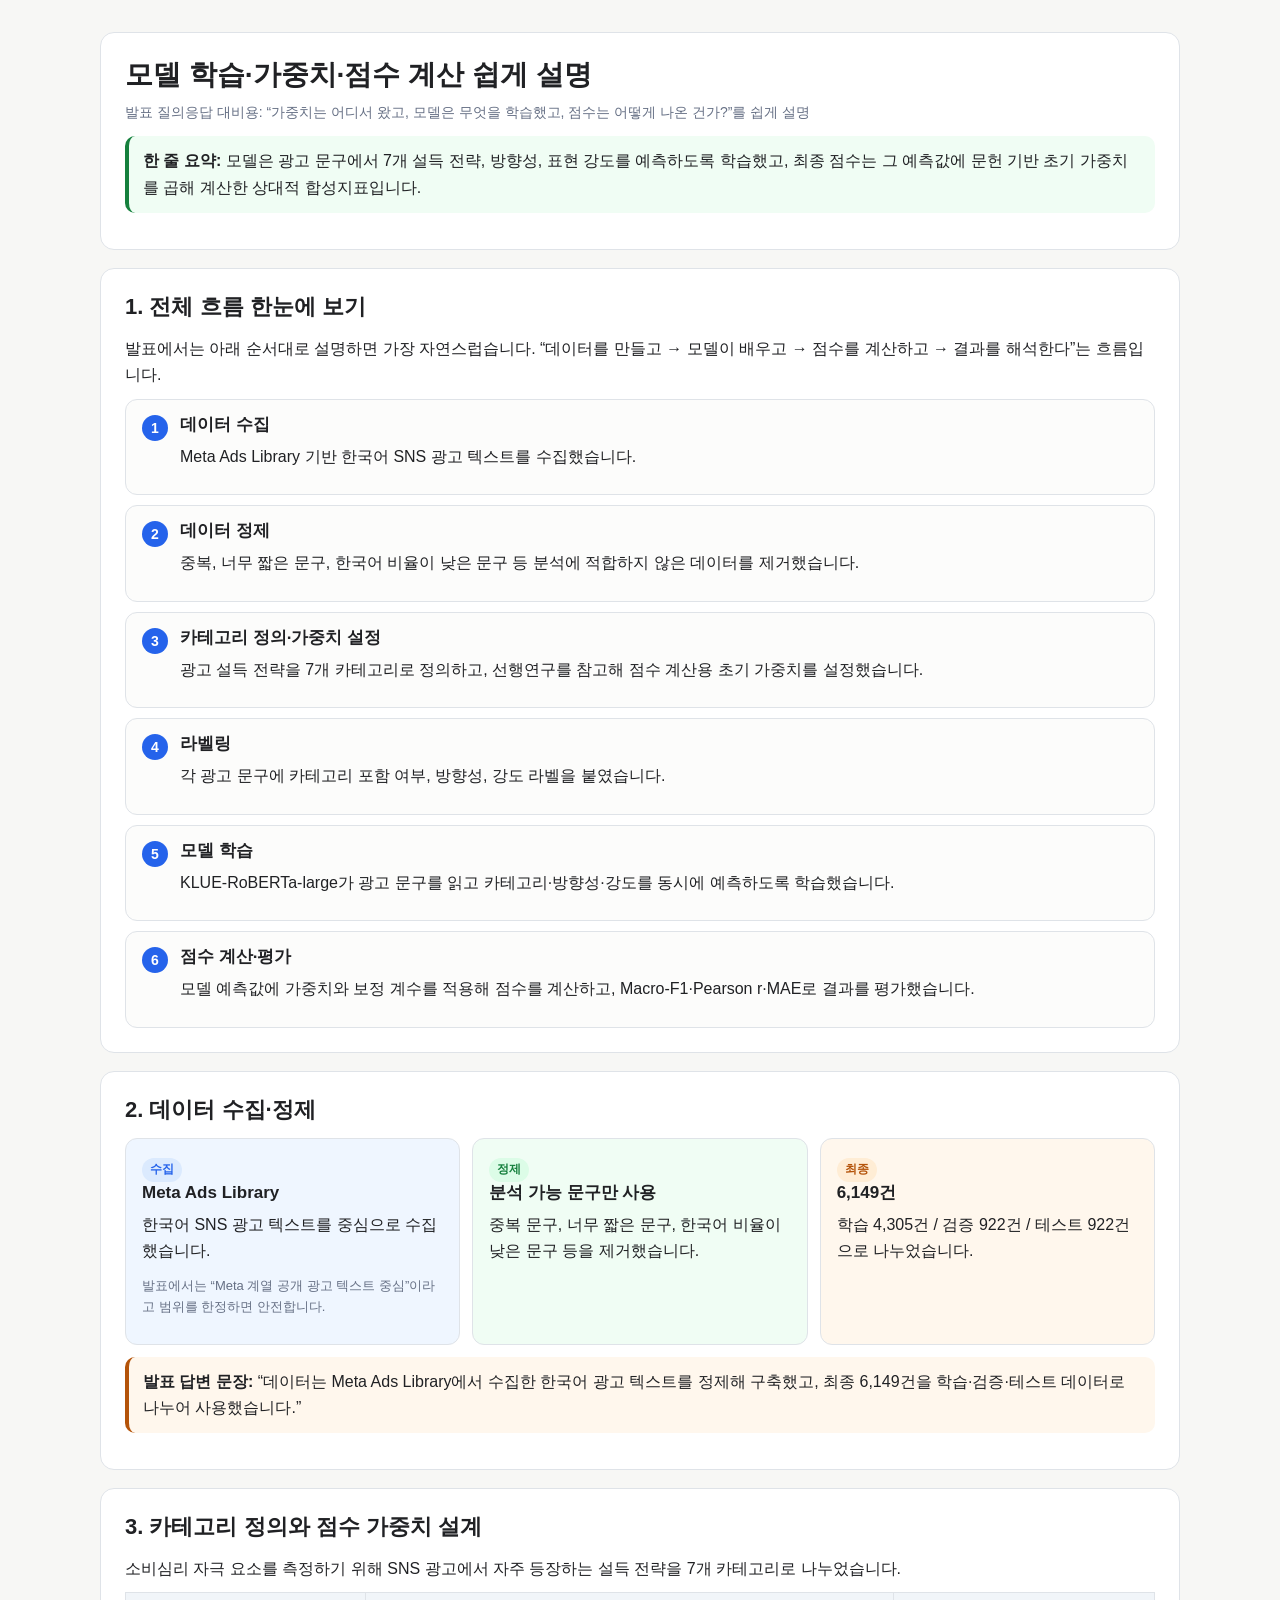
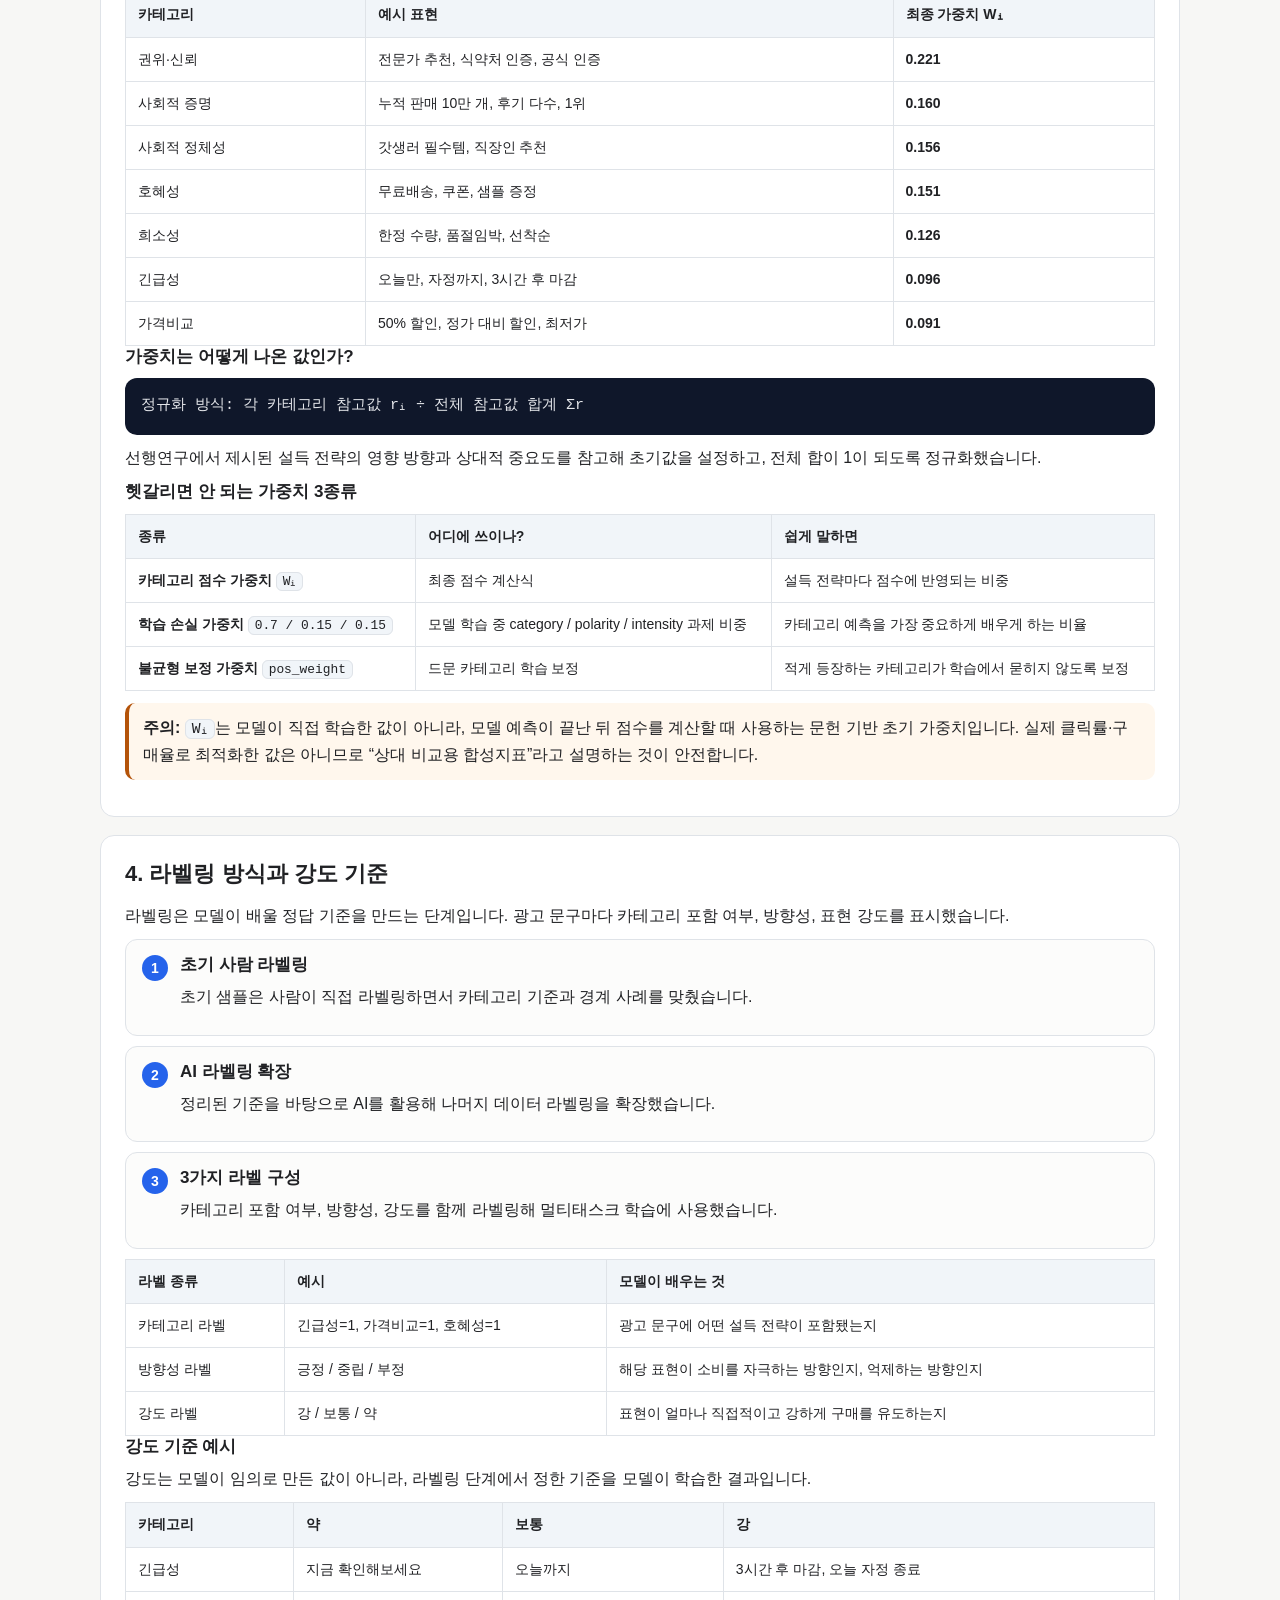
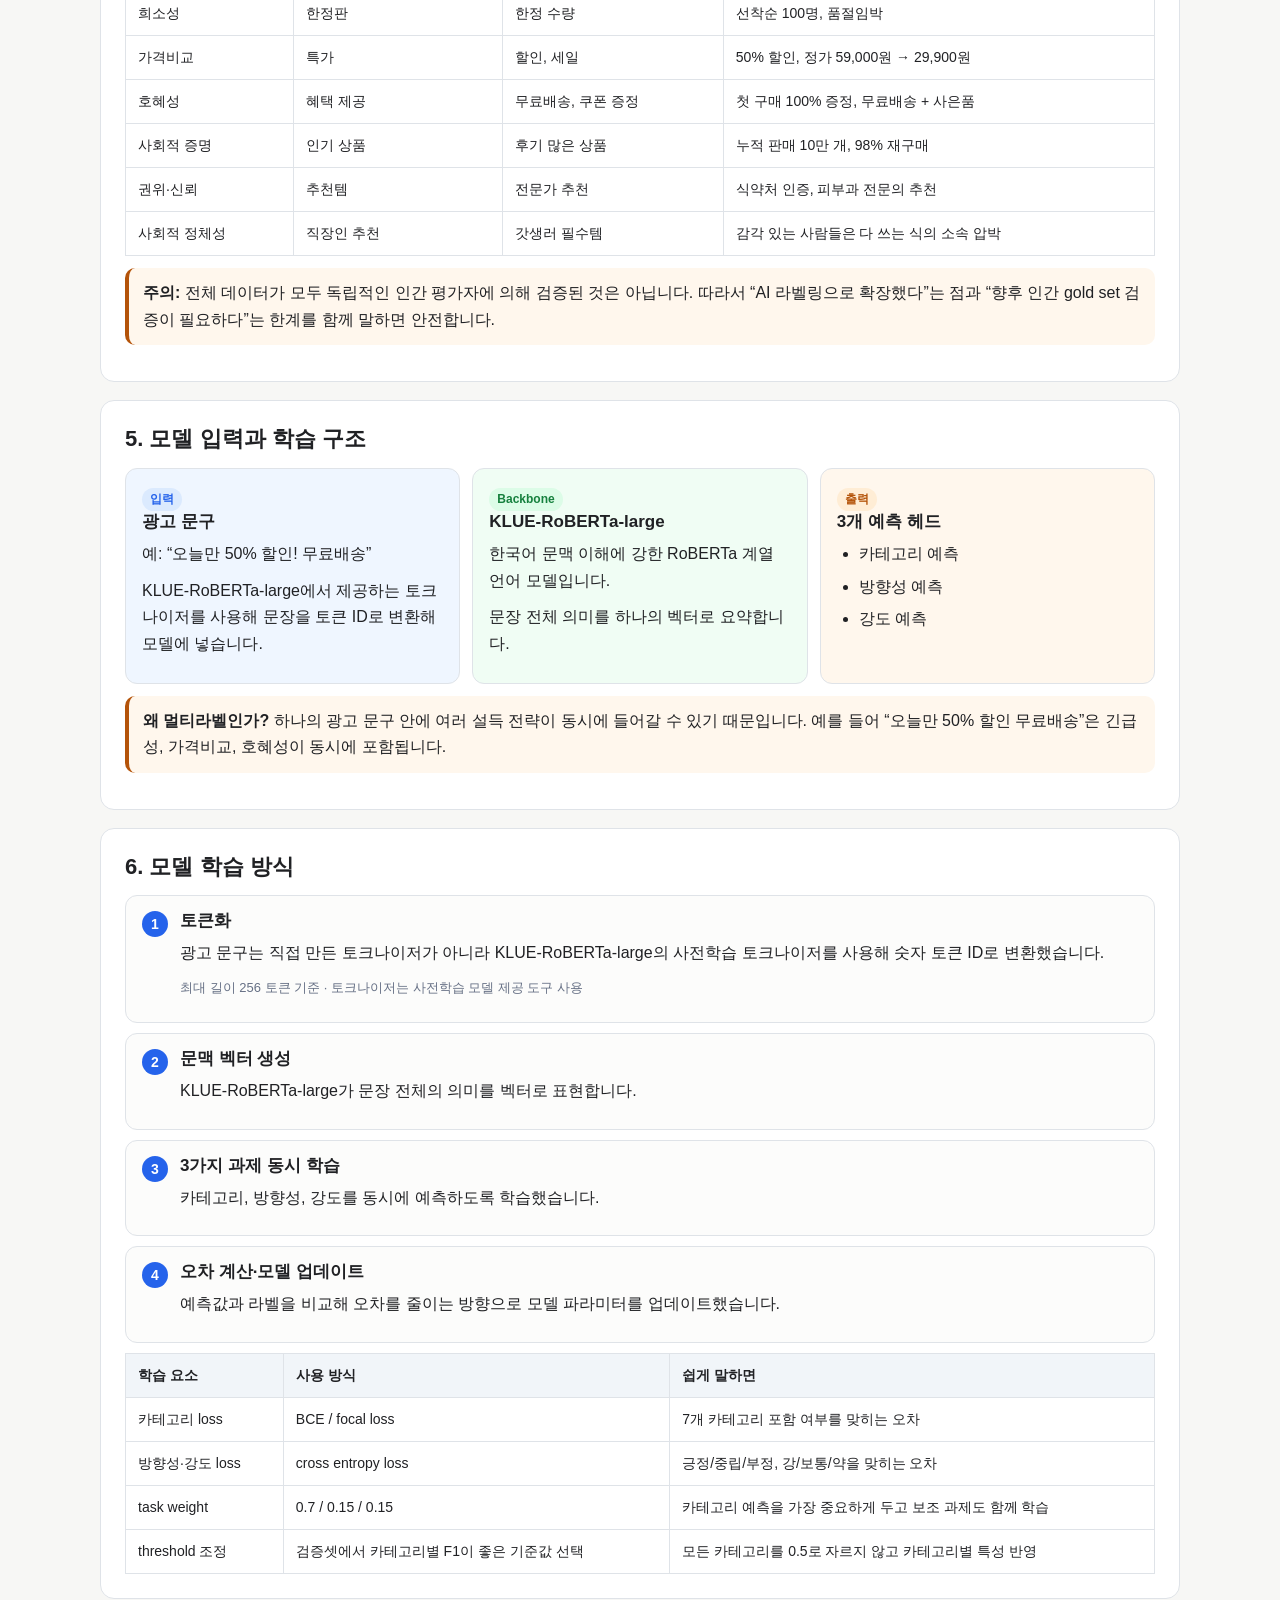
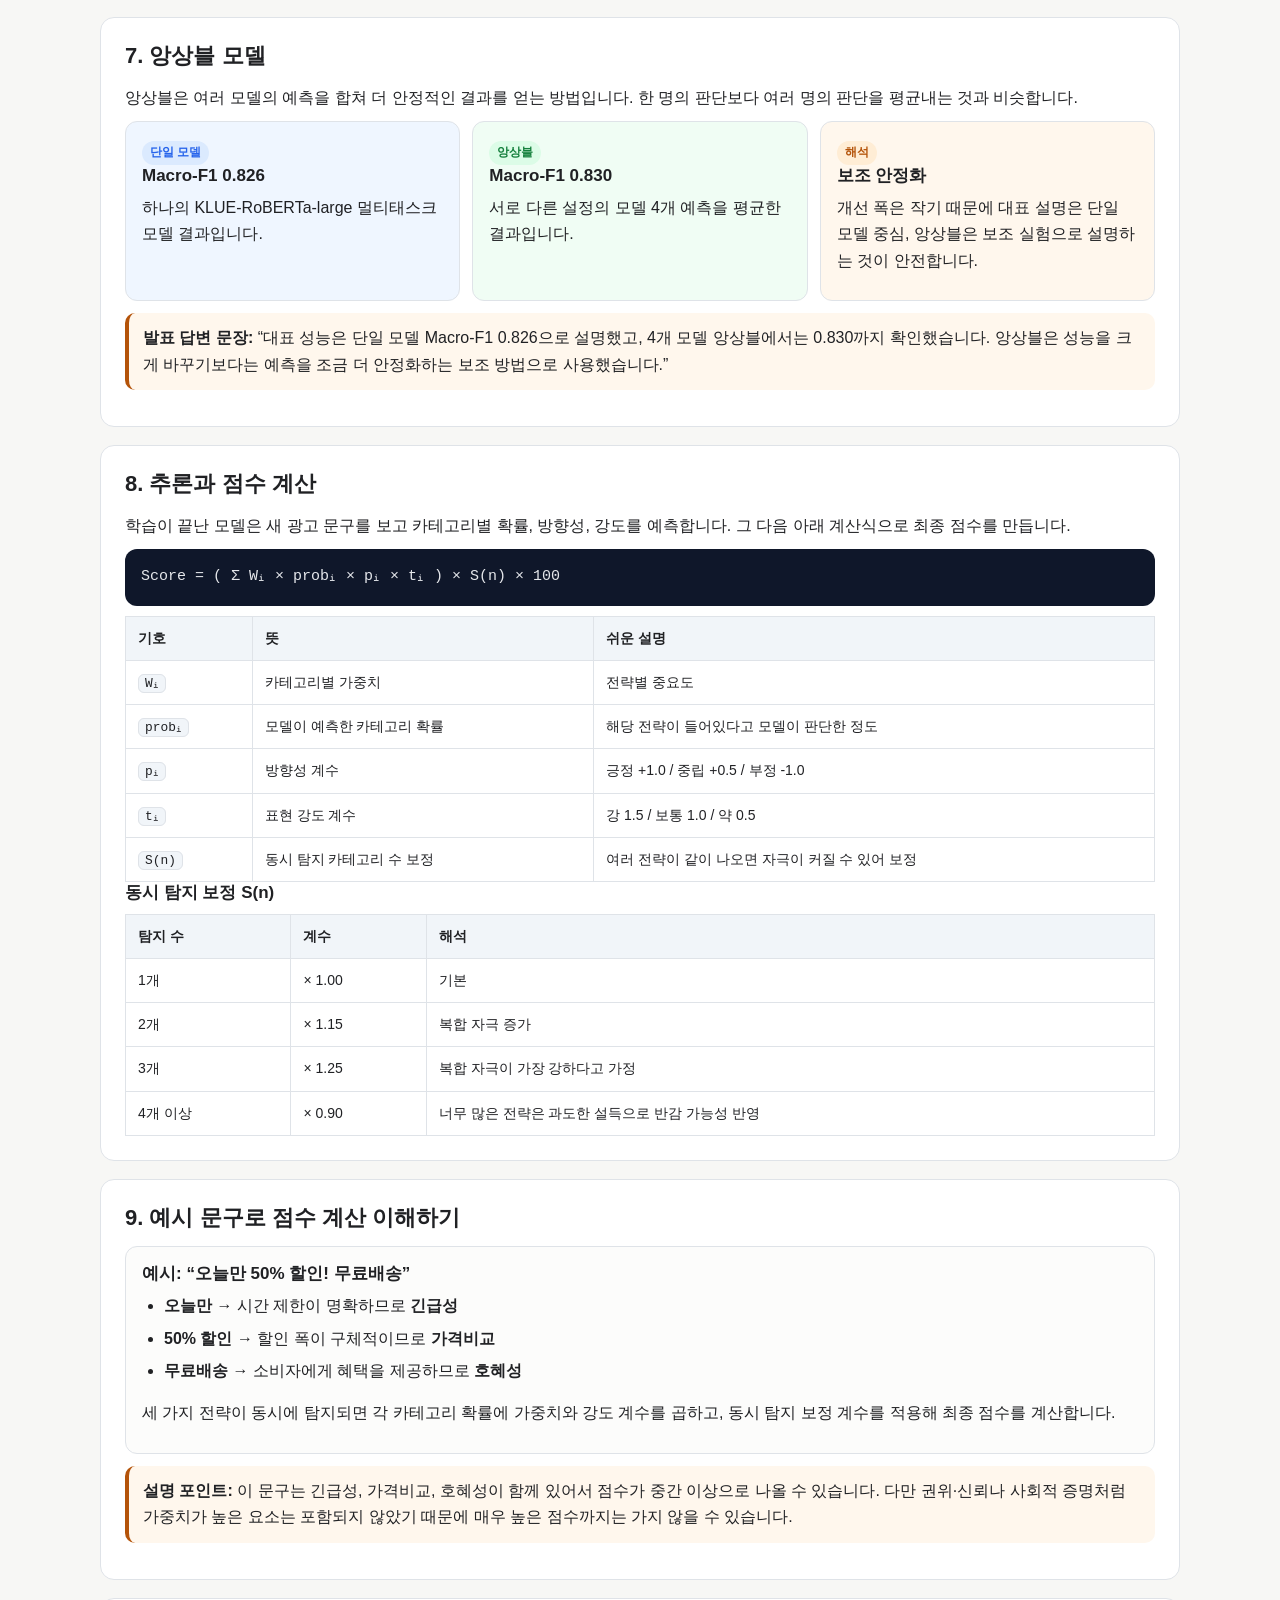
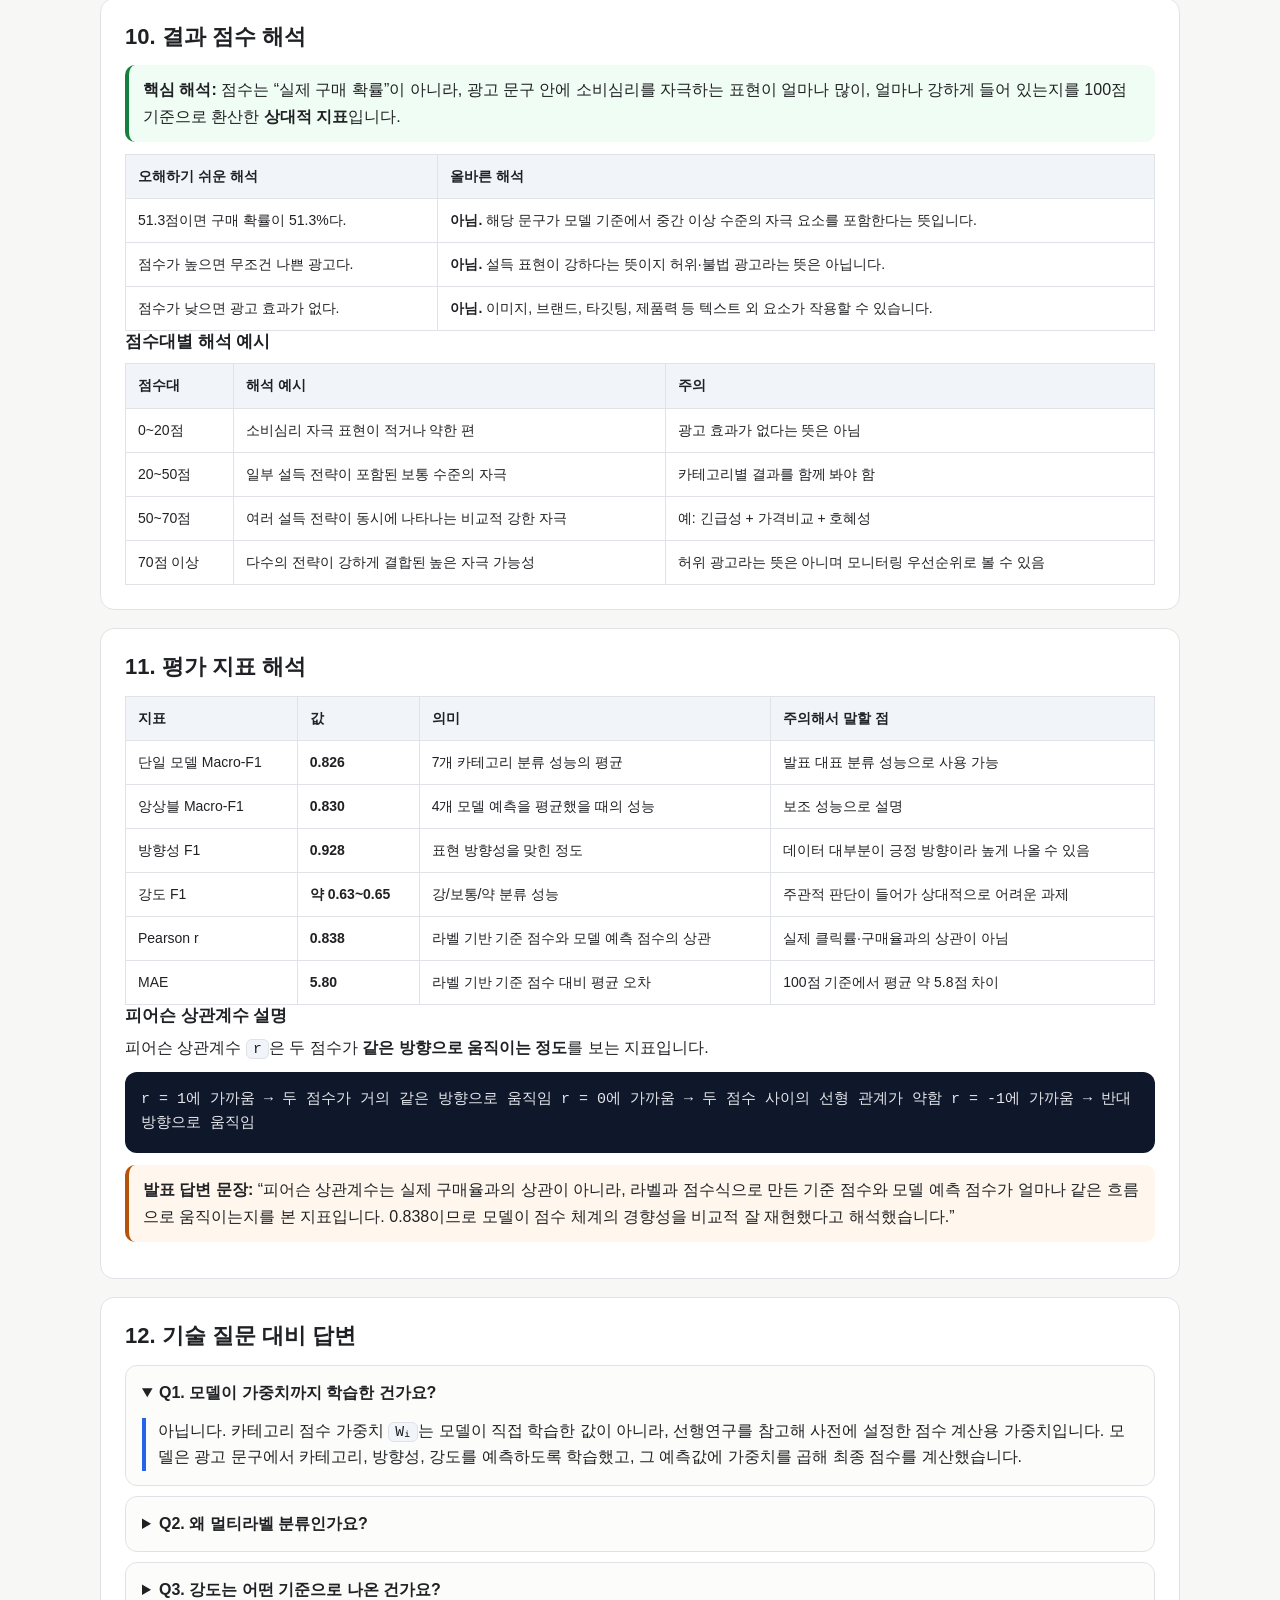
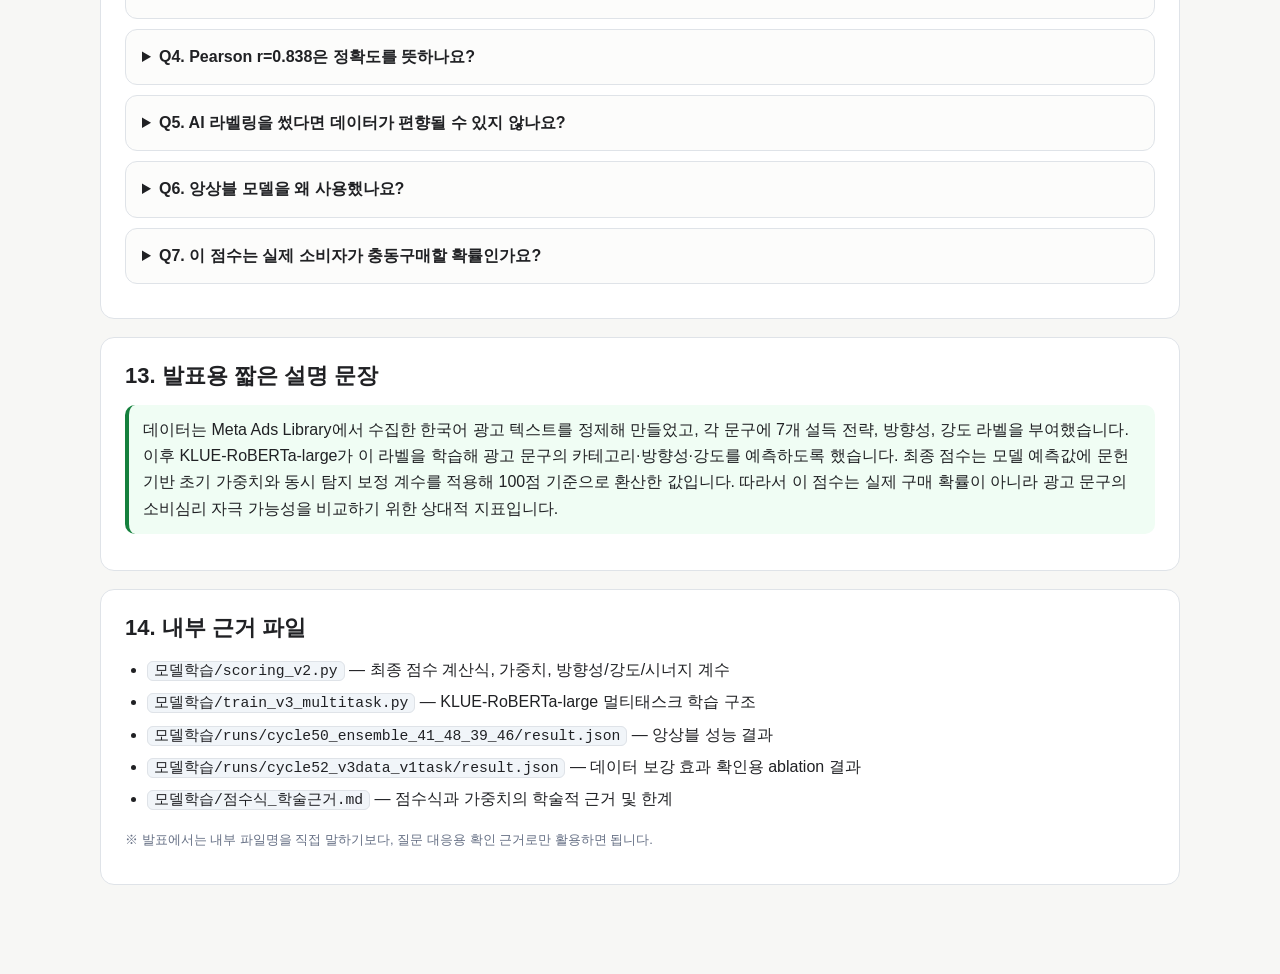
==== model_training_technical_explanation.html @ a9056294 "Clarify tokenizer usage in technical explanation" ====
<!doctype html>
<html lang="ko">
<head>
  <meta charset="utf-8">
  <meta name="viewport" content="width=device-width, initial-scale=1">
  <title>모델 학습·가중치·점수 계산 쉽게 설명</title>
  <style>
    :root {
      --bg: #f7f7f5;
      --paper: #fff;
      --text: #202124;
      --muted: #667085;
      --line: #dfe3e8;
      --blue: #2563eb;
      --green: #15803d;
      --orange: #b45309;
      --red: #b91c1c;
      --soft-blue: #eff6ff;
      --soft-green: #f0fdf4;
      --soft-orange: #fff7ed;
    }

    * { box-sizing: border-box; }
    body {
      margin: 0;
      background: var(--bg);
      color: var(--text);
      font-family: -apple-system, BlinkMacSystemFont, "Segoe UI", "Noto Sans KR", sans-serif;
      line-height: 1.65;
    }
    main {
      max-width: 1120px;
      margin: 0 auto;
      padding: 32px 20px 72px;
    }
    header, section {
      background: var(--paper);
      border: 1px solid var(--line);
      border-radius: 14px;
      padding: 24px;
      margin-bottom: 18px;
    }
    h1, h2, h3 { margin: 0; line-height: 1.3; }
    h1 { font-size: 28px; margin-bottom: 8px; }
    h2 { font-size: 22px; margin-bottom: 14px; }
    h3 { font-size: 17px; margin-bottom: 8px; }
    p { margin: 0 0 10px; }
    ul { margin-top: 8px; padding-left: 22px; }
    li { margin: 6px 0; }
    code {
      background: #f1f5f9;
      border: 1px solid var(--line);
      border-radius: 6px;
      padding: 1px 6px;
      font-family: ui-monospace, SFMono-Regular, Menlo, Consolas, monospace;
      font-size: 0.92em;
    }
    .meta { color: var(--muted); font-size: 14px; }
    .grid {
      display: grid;
      grid-template-columns: repeat(auto-fit, minmax(240px, 1fr));
      gap: 12px;
    }
    .card {
      border: 1px solid var(--line);
      border-radius: 12px;
      background: #fcfcfb;
      padding: 16px;
    }
    .card.blue { background: var(--soft-blue); }
    .card.green { background: var(--soft-green); }
    .card.orange { background: var(--soft-orange); }
    .tag {
      display: inline-block;
      padding: 2px 8px;
      margin-right: 6px;
      border-radius: 999px;
      font-size: 12px;
      font-weight: 700;
      color: var(--blue);
      background: #dbeafe;
    }
    .tag.green { color: var(--green); background: #dcfce7; }
    .tag.orange { color: var(--orange); background: #ffedd5; }
    .tag.red { color: var(--red); background: #fee2e2; }
    table {
      width: 100%;
      border-collapse: collapse;
      margin-top: 10px;
      font-size: 14px;
    }
    th, td {
      border: 1px solid var(--line);
      padding: 10px 12px;
      vertical-align: top;
      text-align: left;
    }
    th {
      background: #f1f5f9;
      font-weight: 700;
      white-space: nowrap;
    }
    .flow {
      display: grid;
      gap: 10px;
      counter-reset: step;
    }
    .step {
      position: relative;
      border: 1px solid var(--line);
      border-radius: 12px;
      padding: 14px 16px 14px 54px;
      background: #fcfcfb;
    }
    .step::before {
      counter-increment: step;
      content: counter(step);
      position: absolute;
      left: 16px;
      top: 15px;
      width: 26px;
      height: 26px;
      border-radius: 50%;
      background: var(--blue);
      color: white;
      font-weight: 700;
      text-align: center;
      line-height: 26px;
      font-size: 14px;
    }
    .formula {
      background: #0f172a;
      color: #e5e7eb;
      border-radius: 12px;
      padding: 16px;
      overflow-x: auto;
      font-family: ui-monospace, SFMono-Regular, Menlo, Consolas, monospace;
      font-size: 15px;
      margin: 10px 0;
    }
    details {
      border: 1px solid var(--line);
      border-radius: 12px;
      padding: 14px 16px;
      margin: 10px 0;
      background: #fcfcfb;
    }
    summary { cursor: pointer; font-weight: 700; }
    .answer {
      border-left: 4px solid var(--blue);
      margin-top: 12px;
      padding-left: 12px;
    }
    .note {
      border-left: 4px solid var(--orange);
      background: #fff7ed;
      border-radius: 10px;
      padding: 12px 14px;
      margin: 12px 0;
    }
    .good {
      border-left: 4px solid var(--green);
      background: #f0fdf4;
      border-radius: 10px;
      padding: 12px 14px;
      margin: 12px 0;
    }
    .small { color: var(--muted); font-size: 13px; }
    @media print {
      body { background: white; }
      main { max-width: none; padding: 0; }
      header, section, details, .card, .step { break-inside: avoid; }
    }
  </style>
</head>
<body>
<main>
  <header>
    <h1>모델 학습·가중치·점수 계산 쉽게 설명</h1>
    <p class="meta">발표 질의응답 대비용: “가중치는 어디서 왔고, 모델은 무엇을 학습했고, 점수는 어떻게 나온 건가?”를 쉽게 설명</p>
    <div class="good">
      <strong>한 줄 요약:</strong>
      모델은 광고 문구에서 7개 설득 전략, 방향성, 표현 강도를 예측하도록 학습했고,
      최종 점수는 그 예측값에 문헌 기반 초기 가중치를 곱해 계산한 상대적 합성지표입니다.
    </div>
  </header>

  <section>
    <h2>1. 전체 흐름 한눈에 보기</h2>
    <p>발표에서는 아래 순서대로 설명하면 가장 자연스럽습니다. “데이터를 만들고 → 모델이 배우고 → 점수를 계산하고 → 결과를 해석한다”는 흐름입니다.</p>
    <div class="flow">
      <div class="step">
        <h3>데이터 수집</h3>
        <p>Meta Ads Library 기반 한국어 SNS 광고 텍스트를 수집했습니다.</p>
      </div>
      <div class="step">
        <h3>데이터 정제</h3>
        <p>중복, 너무 짧은 문구, 한국어 비율이 낮은 문구 등 분석에 적합하지 않은 데이터를 제거했습니다.</p>
      </div>
      <div class="step">
        <h3>카테고리 정의·가중치 설정</h3>
        <p>광고 설득 전략을 7개 카테고리로 정의하고, 선행연구를 참고해 점수 계산용 초기 가중치를 설정했습니다.</p>
      </div>
      <div class="step">
        <h3>라벨링</h3>
        <p>각 광고 문구에 카테고리 포함 여부, 방향성, 강도 라벨을 붙였습니다.</p>
      </div>
      <div class="step">
        <h3>모델 학습</h3>
        <p>KLUE-RoBERTa-large가 광고 문구를 읽고 카테고리·방향성·강도를 동시에 예측하도록 학습했습니다.</p>
      </div>
      <div class="step">
        <h3>점수 계산·평가</h3>
        <p>모델 예측값에 가중치와 보정 계수를 적용해 점수를 계산하고, Macro-F1·Pearson r·MAE로 결과를 평가했습니다.</p>
      </div>
    </div>
  </section>

  <section>
    <h2>2. 데이터 수집·정제</h2>
    <div class="grid">
      <div class="card blue">
        <span class="tag">수집</span>
        <h3>Meta Ads Library</h3>
        <p>한국어 SNS 광고 텍스트를 중심으로 수집했습니다.</p>
        <p class="small">발표에서는 “Meta 계열 공개 광고 텍스트 중심”이라고 범위를 한정하면 안전합니다.</p>
      </div>
      <div class="card green">
        <span class="tag green">정제</span>
        <h3>분석 가능 문구만 사용</h3>
        <p>중복 문구, 너무 짧은 문구, 한국어 비율이 낮은 문구 등을 제거했습니다.</p>
      </div>
      <div class="card orange">
        <span class="tag orange">최종</span>
        <h3>6,149건</h3>
        <p>학습 4,305건 / 검증 922건 / 테스트 922건으로 나누었습니다.</p>
      </div>
    </div>
    <div class="note">
      <strong>발표 답변 문장:</strong>
      “데이터는 Meta Ads Library에서 수집한 한국어 광고 텍스트를 정제해 구축했고,
      최종 6,149건을 학습·검증·테스트 데이터로 나누어 사용했습니다.”
    </div>
  </section>

  <section>
    <h2>3. 카테고리 정의와 점수 가중치 설계</h2>
    <p>소비심리 자극 요소를 측정하기 위해 SNS 광고에서 자주 등장하는 설득 전략을 7개 카테고리로 나누었습니다.</p>
    <table>
      <thead>
      <tr>
        <th>카테고리</th>
        <th>예시 표현</th>
        <th>최종 가중치 Wᵢ</th>
      </tr>
      </thead>
      <tbody>
      <tr><td>권위·신뢰</td><td>전문가 추천, 식약처 인증, 공식 인증</td><td><strong>0.221</strong></td></tr>
      <tr><td>사회적 증명</td><td>누적 판매 10만 개, 후기 다수, 1위</td><td><strong>0.160</strong></td></tr>
      <tr><td>사회적 정체성</td><td>갓생러 필수템, 직장인 추천</td><td><strong>0.156</strong></td></tr>
      <tr><td>호혜성</td><td>무료배송, 쿠폰, 샘플 증정</td><td><strong>0.151</strong></td></tr>
      <tr><td>희소성</td><td>한정 수량, 품절임박, 선착순</td><td><strong>0.126</strong></td></tr>
      <tr><td>긴급성</td><td>오늘만, 자정까지, 3시간 후 마감</td><td><strong>0.096</strong></td></tr>
      <tr><td>가격비교</td><td>50% 할인, 정가 대비 할인, 최저가</td><td><strong>0.091</strong></td></tr>
      </tbody>
    </table>

    <h3>가중치는 어떻게 나온 값인가?</h3>
    <div class="formula">
      정규화 방식: 각 카테고리 참고값 rᵢ ÷ 전체 참고값 합계 Σr
    </div>
    <p>선행연구에서 제시된 설득 전략의 영향 방향과 상대적 중요도를 참고해 초기값을 설정하고, 전체 합이 1이 되도록 정규화했습니다.</p>

    <h3>헷갈리면 안 되는 가중치 3종류</h3>
    <table>
      <thead>
      <tr>
        <th>종류</th>
        <th>어디에 쓰이나?</th>
        <th>쉽게 말하면</th>
      </tr>
      </thead>
      <tbody>
      <tr>
        <td><strong>카테고리 점수 가중치</strong> <code>Wᵢ</code></td>
        <td>최종 점수 계산식</td>
        <td>설득 전략마다 점수에 반영되는 비중</td>
      </tr>
      <tr>
        <td><strong>학습 손실 가중치</strong> <code>0.7 / 0.15 / 0.15</code></td>
        <td>모델 학습 중 category / polarity / intensity 과제 비중</td>
        <td>카테고리 예측을 가장 중요하게 배우게 하는 비율</td>
      </tr>
      <tr>
        <td><strong>불균형 보정 가중치</strong> <code>pos_weight</code></td>
        <td>드문 카테고리 학습 보정</td>
        <td>적게 등장하는 카테고리가 학습에서 묻히지 않도록 보정</td>
      </tr>
      </tbody>
    </table>
    <div class="note">
      <strong>주의:</strong>
      <code>Wᵢ</code>는 모델이 직접 학습한 값이 아니라, 모델 예측이 끝난 뒤 점수를 계산할 때 사용하는 문헌 기반 초기 가중치입니다.
      실제 클릭률·구매율로 최적화한 값은 아니므로 “상대 비교용 합성지표”라고 설명하는 것이 안전합니다.
    </div>
  </section>

  <section>
    <h2>4. 라벨링 방식과 강도 기준</h2>
    <p>라벨링은 모델이 배울 정답 기준을 만드는 단계입니다. 광고 문구마다 카테고리 포함 여부, 방향성, 표현 강도를 표시했습니다.</p>
    <div class="flow">
      <div class="step">
        <h3>초기 사람 라벨링</h3>
        <p>초기 샘플은 사람이 직접 라벨링하면서 카테고리 기준과 경계 사례를 맞췄습니다.</p>
      </div>
      <div class="step">
        <h3>AI 라벨링 확장</h3>
        <p>정리된 기준을 바탕으로 AI를 활용해 나머지 데이터 라벨링을 확장했습니다.</p>
      </div>
      <div class="step">
        <h3>3가지 라벨 구성</h3>
        <p>카테고리 포함 여부, 방향성, 강도를 함께 라벨링해 멀티태스크 학습에 사용했습니다.</p>
      </div>
    </div>
    <table>
      <thead>
      <tr>
        <th>라벨 종류</th>
        <th>예시</th>
        <th>모델이 배우는 것</th>
      </tr>
      </thead>
      <tbody>
      <tr>
        <td>카테고리 라벨</td>
        <td>긴급성=1, 가격비교=1, 호혜성=1</td>
        <td>광고 문구에 어떤 설득 전략이 포함됐는지</td>
      </tr>
      <tr>
        <td>방향성 라벨</td>
        <td>긍정 / 중립 / 부정</td>
        <td>해당 표현이 소비를 자극하는 방향인지, 억제하는 방향인지</td>
      </tr>
      <tr>
        <td>강도 라벨</td>
        <td>강 / 보통 / 약</td>
        <td>표현이 얼마나 직접적이고 강하게 구매를 유도하는지</td>
      </tr>
      </tbody>
    </table>

    <h3>강도 기준 예시</h3>
    <p>강도는 모델이 임의로 만든 값이 아니라, 라벨링 단계에서 정한 기준을 모델이 학습한 결과입니다.</p>
    <table>
      <thead>
      <tr>
        <th>카테고리</th>
        <th>약</th>
        <th>보통</th>
        <th>강</th>
      </tr>
      </thead>
      <tbody>
      <tr><td>긴급성</td><td>지금 확인해보세요</td><td>오늘까지</td><td>3시간 후 마감, 오늘 자정 종료</td></tr>
      <tr><td>희소성</td><td>한정판</td><td>한정 수량</td><td>선착순 100명, 품절임박</td></tr>
      <tr><td>가격비교</td><td>특가</td><td>할인, 세일</td><td>50% 할인, 정가 59,000원 → 29,900원</td></tr>
      <tr><td>호혜성</td><td>혜택 제공</td><td>무료배송, 쿠폰 증정</td><td>첫 구매 100% 증정, 무료배송 + 사은품</td></tr>
      <tr><td>사회적 증명</td><td>인기 상품</td><td>후기 많은 상품</td><td>누적 판매 10만 개, 98% 재구매</td></tr>
      <tr><td>권위·신뢰</td><td>추천템</td><td>전문가 추천</td><td>식약처 인증, 피부과 전문의 추천</td></tr>
      <tr><td>사회적 정체성</td><td>직장인 추천</td><td>갓생러 필수템</td><td>감각 있는 사람들은 다 쓰는 식의 소속 압박</td></tr>
      </tbody>
    </table>
    <div class="note">
      <strong>주의:</strong>
      전체 데이터가 모두 독립적인 인간 평가자에 의해 검증된 것은 아닙니다.
      따라서 “AI 라벨링으로 확장했다”는 점과 “향후 인간 gold set 검증이 필요하다”는 한계를 함께 말하면 안전합니다.
    </div>
  </section>

  <section>
    <h2>5. 모델 입력과 학습 구조</h2>
    <div class="grid">
      <div class="card blue">
        <span class="tag">입력</span>
        <h3>광고 문구</h3>
        <p>예: “오늘만 50% 할인! 무료배송”</p>
        <p>KLUE-RoBERTa-large에서 제공하는 토크나이저를 사용해 문장을 토큰 ID로 변환해 모델에 넣습니다.</p>
      </div>
      <div class="card green">
        <span class="tag green">Backbone</span>
        <h3>KLUE-RoBERTa-large</h3>
        <p>한국어 문맥 이해에 강한 RoBERTa 계열 언어 모델입니다.</p>
        <p>문장 전체 의미를 하나의 벡터로 요약합니다.</p>
      </div>
      <div class="card orange">
        <span class="tag orange">출력</span>
        <h3>3개 예측 헤드</h3>
        <ul>
          <li>카테고리 예측</li>
          <li>방향성 예측</li>
          <li>강도 예측</li>
        </ul>
      </div>
    </div>
    <div class="note">
      <strong>왜 멀티라벨인가?</strong>
      하나의 광고 문구 안에 여러 설득 전략이 동시에 들어갈 수 있기 때문입니다.
      예를 들어 “오늘만 50% 할인 무료배송”은 긴급성, 가격비교, 호혜성이 동시에 포함됩니다.
    </div>
  </section>

  <section>
    <h2>6. 모델 학습 방식</h2>
    <div class="flow">
      <div class="step">
        <h3>토큰화</h3>
        <p>광고 문구는 직접 만든 토크나이저가 아니라 KLUE-RoBERTa-large의 사전학습 토크나이저를 사용해 숫자 토큰 ID로 변환했습니다.</p>
        <p class="small">최대 길이 256 토큰 기준 · 토크나이저는 사전학습 모델 제공 도구 사용</p>
      </div>
      <div class="step">
        <h3>문맥 벡터 생성</h3>
        <p>KLUE-RoBERTa-large가 문장 전체의 의미를 벡터로 표현합니다.</p>
      </div>
      <div class="step">
        <h3>3가지 과제 동시 학습</h3>
        <p>카테고리, 방향성, 강도를 동시에 예측하도록 학습했습니다.</p>
      </div>
      <div class="step">
        <h3>오차 계산·모델 업데이트</h3>
        <p>예측값과 라벨을 비교해 오차를 줄이는 방향으로 모델 파라미터를 업데이트했습니다.</p>
      </div>
    </div>
    <table>
      <thead>
      <tr>
        <th>학습 요소</th>
        <th>사용 방식</th>
        <th>쉽게 말하면</th>
      </tr>
      </thead>
      <tbody>
      <tr>
        <td>카테고리 loss</td>
        <td>BCE / focal loss</td>
        <td>7개 카테고리 포함 여부를 맞히는 오차</td>
      </tr>
      <tr>
        <td>방향성·강도 loss</td>
        <td>cross entropy loss</td>
        <td>긍정/중립/부정, 강/보통/약을 맞히는 오차</td>
      </tr>
      <tr>
        <td>task weight</td>
        <td>0.7 / 0.15 / 0.15</td>
        <td>카테고리 예측을 가장 중요하게 두고 보조 과제도 함께 학습</td>
      </tr>
      <tr>
        <td>threshold 조정</td>
        <td>검증셋에서 카테고리별 F1이 좋은 기준값 선택</td>
        <td>모든 카테고리를 0.5로 자르지 않고 카테고리별 특성 반영</td>
      </tr>
      </tbody>
    </table>
  </section>

  <section>
    <h2>7. 앙상블 모델</h2>
    <p>앙상블은 여러 모델의 예측을 합쳐 더 안정적인 결과를 얻는 방법입니다. 한 명의 판단보다 여러 명의 판단을 평균내는 것과 비슷합니다.</p>
    <div class="grid">
      <div class="card blue">
        <span class="tag">단일 모델</span>
        <h3>Macro-F1 0.826</h3>
        <p>하나의 KLUE-RoBERTa-large 멀티태스크 모델 결과입니다.</p>
      </div>
      <div class="card green">
        <span class="tag green">앙상블</span>
        <h3>Macro-F1 0.830</h3>
        <p>서로 다른 설정의 모델 4개 예측을 평균한 결과입니다.</p>
      </div>
      <div class="card orange">
        <span class="tag orange">해석</span>
        <h3>보조 안정화</h3>
        <p>개선 폭은 작기 때문에 대표 설명은 단일 모델 중심, 앙상블은 보조 실험으로 설명하는 것이 안전합니다.</p>
      </div>
    </div>
    <div class="note">
      <strong>발표 답변 문장:</strong>
      “대표 성능은 단일 모델 Macro-F1 0.826으로 설명했고, 4개 모델 앙상블에서는 0.830까지 확인했습니다.
      앙상블은 성능을 크게 바꾸기보다는 예측을 조금 더 안정화하는 보조 방법으로 사용했습니다.”
    </div>
  </section>

  <section>
    <h2>8. 추론과 점수 계산</h2>
    <p>학습이 끝난 모델은 새 광고 문구를 보고 카테고리별 확률, 방향성, 강도를 예측합니다. 그 다음 아래 계산식으로 최종 점수를 만듭니다.</p>
    <div class="formula">
      Score = ( Σ Wᵢ × probᵢ × pᵢ × tᵢ ) × S(n) × 100
    </div>
    <table>
      <thead>
      <tr>
        <th>기호</th>
        <th>뜻</th>
        <th>쉬운 설명</th>
      </tr>
      </thead>
      <tbody>
      <tr><td><code>Wᵢ</code></td><td>카테고리별 가중치</td><td>전략별 중요도</td></tr>
      <tr><td><code>probᵢ</code></td><td>모델이 예측한 카테고리 확률</td><td>해당 전략이 들어있다고 모델이 판단한 정도</td></tr>
      <tr><td><code>pᵢ</code></td><td>방향성 계수</td><td>긍정 +1.0 / 중립 +0.5 / 부정 -1.0</td></tr>
      <tr><td><code>tᵢ</code></td><td>표현 강도 계수</td><td>강 1.5 / 보통 1.0 / 약 0.5</td></tr>
      <tr><td><code>S(n)</code></td><td>동시 탐지 카테고리 수 보정</td><td>여러 전략이 같이 나오면 자극이 커질 수 있어 보정</td></tr>
      </tbody>
    </table>
    <h3>동시 탐지 보정 S(n)</h3>
    <table>
      <tr><th>탐지 수</th><th>계수</th><th>해석</th></tr>
      <tr><td>1개</td><td>× 1.00</td><td>기본</td></tr>
      <tr><td>2개</td><td>× 1.15</td><td>복합 자극 증가</td></tr>
      <tr><td>3개</td><td>× 1.25</td><td>복합 자극이 가장 강하다고 가정</td></tr>
      <tr><td>4개 이상</td><td>× 0.90</td><td>너무 많은 전략은 과도한 설득으로 반감 가능성 반영</td></tr>
    </table>
  </section>

  <section>
    <h2>9. 예시 문구로 점수 계산 이해하기</h2>
    <div class="card">
      <h3>예시: “오늘만 50% 할인! 무료배송”</h3>
      <ul>
        <li><strong>오늘만</strong> → 시간 제한이 명확하므로 <strong>긴급성</strong></li>
        <li><strong>50% 할인</strong> → 할인 폭이 구체적이므로 <strong>가격비교</strong></li>
        <li><strong>무료배송</strong> → 소비자에게 혜택을 제공하므로 <strong>호혜성</strong></li>
      </ul>
      <p>세 가지 전략이 동시에 탐지되면 각 카테고리 확률에 가중치와 강도 계수를 곱하고, 동시 탐지 보정 계수를 적용해 최종 점수를 계산합니다.</p>
    </div>
    <div class="note">
      <strong>설명 포인트:</strong>
      이 문구는 긴급성, 가격비교, 호혜성이 함께 있어서 점수가 중간 이상으로 나올 수 있습니다.
      다만 권위·신뢰나 사회적 증명처럼 가중치가 높은 요소는 포함되지 않았기 때문에 매우 높은 점수까지는 가지 않을 수 있습니다.
    </div>
  </section>

  <section>
    <h2>10. 결과 점수 해석</h2>
    <div class="good">
      <strong>핵심 해석:</strong>
      점수는 “실제 구매 확률”이 아니라, 광고 문구 안에 소비심리를 자극하는 표현이 얼마나 많이, 얼마나 강하게 들어 있는지를
      100점 기준으로 환산한 <strong>상대적 지표</strong>입니다.
    </div>
    <table>
      <thead>
      <tr>
        <th>오해하기 쉬운 해석</th>
        <th>올바른 해석</th>
      </tr>
      </thead>
      <tbody>
      <tr><td>51.3점이면 구매 확률이 51.3%다.</td><td><strong>아님.</strong> 해당 문구가 모델 기준에서 중간 이상 수준의 자극 요소를 포함한다는 뜻입니다.</td></tr>
      <tr><td>점수가 높으면 무조건 나쁜 광고다.</td><td><strong>아님.</strong> 설득 표현이 강하다는 뜻이지 허위·불법 광고라는 뜻은 아닙니다.</td></tr>
      <tr><td>점수가 낮으면 광고 효과가 없다.</td><td><strong>아님.</strong> 이미지, 브랜드, 타깃팅, 제품력 등 텍스트 외 요소가 작용할 수 있습니다.</td></tr>
      </tbody>
    </table>
    <h3>점수대별 해석 예시</h3>
    <table>
      <thead>
      <tr><th>점수대</th><th>해석 예시</th><th>주의</th></tr>
      </thead>
      <tbody>
      <tr><td>0~20점</td><td>소비심리 자극 표현이 적거나 약한 편</td><td>광고 효과가 없다는 뜻은 아님</td></tr>
      <tr><td>20~50점</td><td>일부 설득 전략이 포함된 보통 수준의 자극</td><td>카테고리별 결과를 함께 봐야 함</td></tr>
      <tr><td>50~70점</td><td>여러 설득 전략이 동시에 나타나는 비교적 강한 자극</td><td>예: 긴급성 + 가격비교 + 호혜성</td></tr>
      <tr><td>70점 이상</td><td>다수의 전략이 강하게 결합된 높은 자극 가능성</td><td>허위 광고라는 뜻은 아니며 모니터링 우선순위로 볼 수 있음</td></tr>
      </tbody>
    </table>
  </section>

  <section>
    <h2>11. 평가 지표 해석</h2>
    <table>
      <thead>
      <tr>
        <th>지표</th>
        <th>값</th>
        <th>의미</th>
        <th>주의해서 말할 점</th>
      </tr>
      </thead>
      <tbody>
      <tr><td>단일 모델 Macro-F1</td><td><strong>0.826</strong></td><td>7개 카테고리 분류 성능의 평균</td><td>발표 대표 분류 성능으로 사용 가능</td></tr>
      <tr><td>앙상블 Macro-F1</td><td><strong>0.830</strong></td><td>4개 모델 예측을 평균했을 때의 성능</td><td>보조 성능으로 설명</td></tr>
      <tr><td>방향성 F1</td><td><strong>0.928</strong></td><td>표현 방향성을 맞힌 정도</td><td>데이터 대부분이 긍정 방향이라 높게 나올 수 있음</td></tr>
      <tr><td>강도 F1</td><td><strong>약 0.63~0.65</strong></td><td>강/보통/약 분류 성능</td><td>주관적 판단이 들어가 상대적으로 어려운 과제</td></tr>
      <tr><td>Pearson r</td><td><strong>0.838</strong></td><td>라벨 기반 기준 점수와 모델 예측 점수의 상관</td><td>실제 클릭률·구매율과의 상관이 아님</td></tr>
      <tr><td>MAE</td><td><strong>5.80</strong></td><td>라벨 기반 기준 점수 대비 평균 오차</td><td>100점 기준에서 평균 약 5.8점 차이</td></tr>
      </tbody>
    </table>
    <h3>피어슨 상관계수 설명</h3>
    <p>피어슨 상관계수 <code>r</code>은 두 점수가 <strong>같은 방향으로 움직이는 정도</strong>를 보는 지표입니다.</p>
    <div class="formula">
      r = 1에 가까움  → 두 점수가 거의 같은 방향으로 움직임
      r = 0에 가까움  → 두 점수 사이의 선형 관계가 약함
      r = -1에 가까움 → 반대 방향으로 움직임
    </div>
    <div class="note">
      <strong>발표 답변 문장:</strong>
      “피어슨 상관계수는 실제 구매율과의 상관이 아니라, 라벨과 점수식으로 만든 기준 점수와 모델 예측 점수가
      얼마나 같은 흐름으로 움직이는지를 본 지표입니다. 0.838이므로 모델이 점수 체계의 경향성을 비교적 잘 재현했다고 해석했습니다.”
    </div>
  </section>

  <section>
    <h2>12. 기술 질문 대비 답변</h2>
    <details open>
      <summary>Q1. 모델이 가중치까지 학습한 건가요?</summary>
      <div class="answer">
        아닙니다. 카테고리 점수 가중치 <code>Wᵢ</code>는 모델이 직접 학습한 값이 아니라,
        선행연구를 참고해 사전에 설정한 점수 계산용 가중치입니다.
        모델은 광고 문구에서 카테고리, 방향성, 강도를 예측하도록 학습했고,
        그 예측값에 가중치를 곱해 최종 점수를 계산했습니다.
      </div>
    </details>
    <details>
      <summary>Q2. 왜 멀티라벨 분류인가요?</summary>
      <div class="answer">
        하나의 광고 문구 안에 여러 설득 전략이 동시에 들어갈 수 있기 때문입니다.
        예를 들어 “오늘만 50% 할인 무료배송”은 긴급성, 가격비교, 호혜성이 동시에 포함됩니다.
      </div>
    </details>
    <details>
      <summary>Q3. 강도는 어떤 기준으로 나온 건가요?</summary>
      <div class="answer">
        강도는 라벨링 단계에서 사람이 정한 약·보통·강 기준을 모델이 학습한 결과입니다.
        표현이 더 구체적이고 직접적으로 구매를 유도할수록 강하게 분류됩니다.
      </div>
    </details>
    <details>
      <summary>Q4. Pearson r=0.838은 정확도를 뜻하나요?</summary>
      <div class="answer">
        정확도와는 다릅니다. Pearson r은 기준 점수와 예측 점수가 같은 방향으로 움직이는 정도를 보는 상관 지표입니다.
        실제 소비자 클릭률이나 구매율과의 상관은 아닙니다.
      </div>
    </details>
    <details>
      <summary>Q5. AI 라벨링을 썼다면 데이터가 편향될 수 있지 않나요?</summary>
      <div class="answer">
        그 가능성이 있습니다. 그래서 초기에는 사람이 직접 라벨링하면서 기준을 정리했고, 그 기준으로 AI 라벨링을 확장했습니다.
        다만 모든 데이터가 독립적인 인간 평가자에 의해 검증된 것은 아니므로, 향후 인간 gold set 검증이 필요합니다.
      </div>
    </details>
    <details>
      <summary>Q6. 앙상블 모델을 왜 사용했나요?</summary>
      <div class="answer">
        여러 모델의 예측을 평균하면 한 모델의 우연한 오차를 줄일 수 있기 때문입니다.
        단일 모델은 Macro-F1 0.826, 4개 모델 앙상블은 0.830으로 소폭 개선되었습니다.
        다만 개선 폭이 크지는 않기 때문에 대표 설명은 단일 모델 중심으로 하고, 앙상블은 안정성을 높인 보조 실험으로 설명하는 것이 적절합니다.
      </div>
    </details>
    <details>
      <summary>Q7. 이 점수는 실제 소비자가 충동구매할 확률인가요?</summary>
      <div class="answer">
        아닙니다. 이 점수는 실제 구매 확률이 아니라 광고 텍스트 안의 설득 전략 자극 정도를 상대적으로 보여주는 합성지표입니다.
        실제 클릭률, 구매 전환율, 소비자 실험 데이터를 넣어 검증하면 이후 더 실증적인 점수로 발전시킬 수 있습니다.
      </div>
    </details>
  </section>

  <section>
    <h2>13. 발표용 짧은 설명 문장</h2>
    <div class="good">
      데이터는 Meta Ads Library에서 수집한 한국어 광고 텍스트를 정제해 만들었고,
      각 문구에 7개 설득 전략, 방향성, 강도 라벨을 부여했습니다.
      이후 KLUE-RoBERTa-large가 이 라벨을 학습해 광고 문구의 카테고리·방향성·강도를 예측하도록 했습니다.
      최종 점수는 모델 예측값에 문헌 기반 초기 가중치와 동시 탐지 보정 계수를 적용해 100점 기준으로 환산한 값입니다.
      따라서 이 점수는 실제 구매 확률이 아니라 광고 문구의 소비심리 자극 가능성을 비교하기 위한 상대적 지표입니다.
    </div>
  </section>

  <section>
    <h2>14. 내부 근거 파일</h2>
    <ul>
      <li><code>모델학습/scoring_v2.py</code> — 최종 점수 계산식, 가중치, 방향성/강도/시너지 계수</li>
      <li><code>모델학습/train_v3_multitask.py</code> — KLUE-RoBERTa-large 멀티태스크 학습 구조</li>
      <li><code>모델학습/runs/cycle50_ensemble_41_48_39_46/result.json</code> — 앙상블 성능 결과</li>
      <li><code>모델학습/runs/cycle52_v3data_v1task/result.json</code> — 데이터 보강 효과 확인용 ablation 결과</li>
      <li><code>모델학습/점수식_학술근거.md</code> — 점수식과 가중치의 학술적 근거 및 한계</li>
    </ul>
    <p class="small">※ 발표에서는 내부 파일명을 직접 말하기보다, 질문 대응용 확인 근거로만 활용하면 됩니다.</p>
  </section>
</main>
</body>
</html>
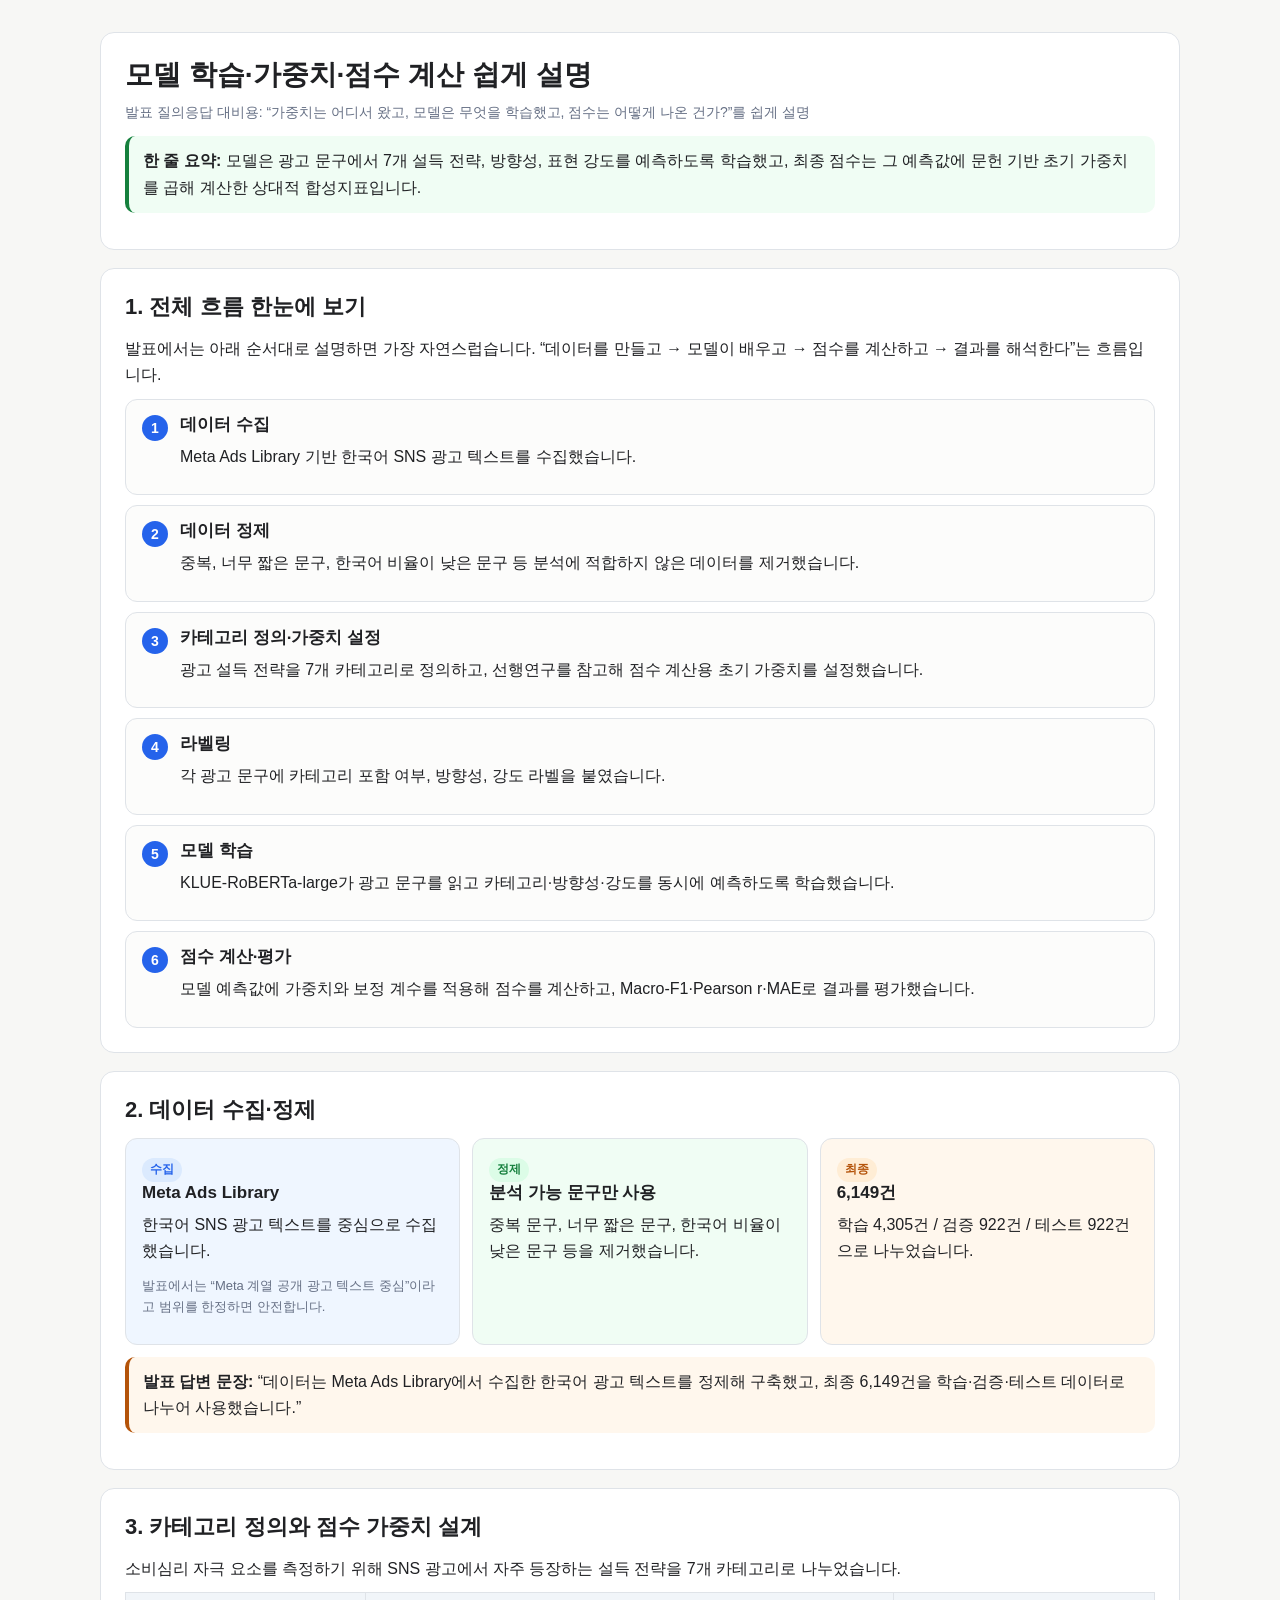
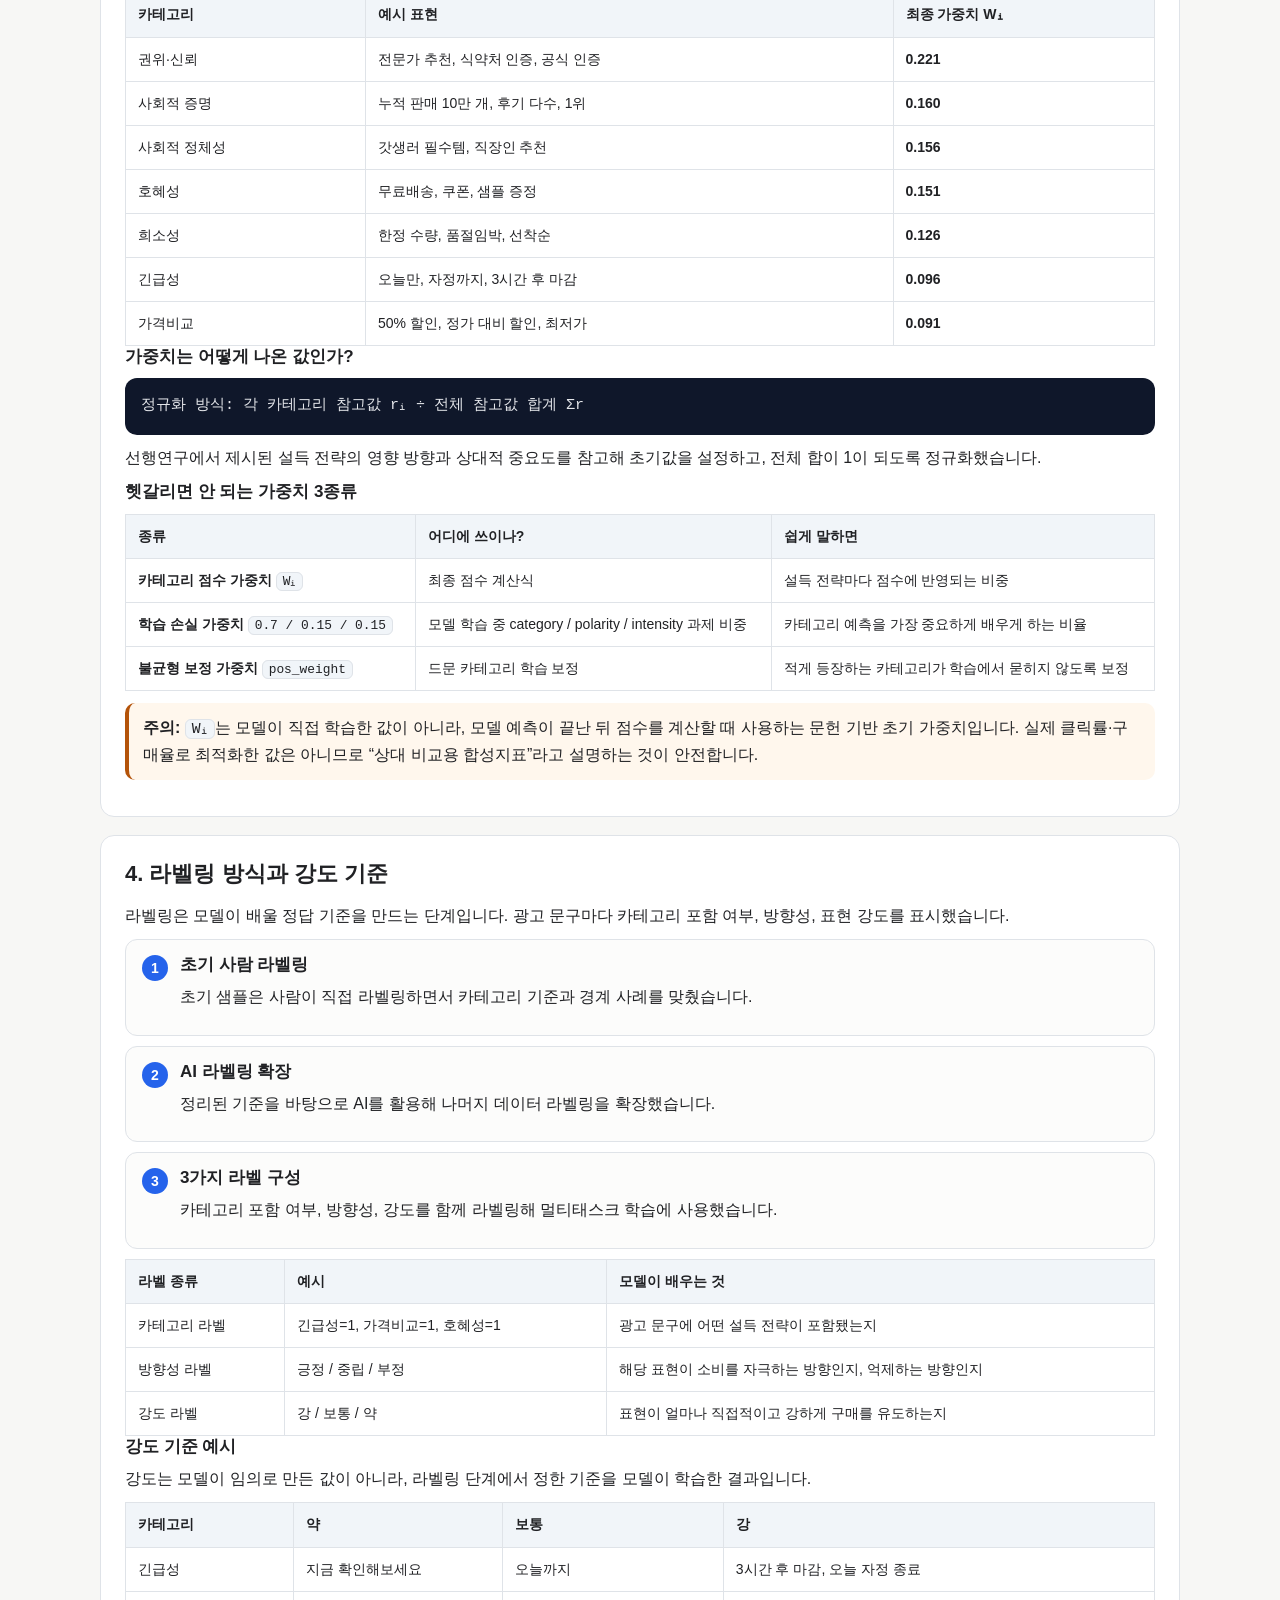
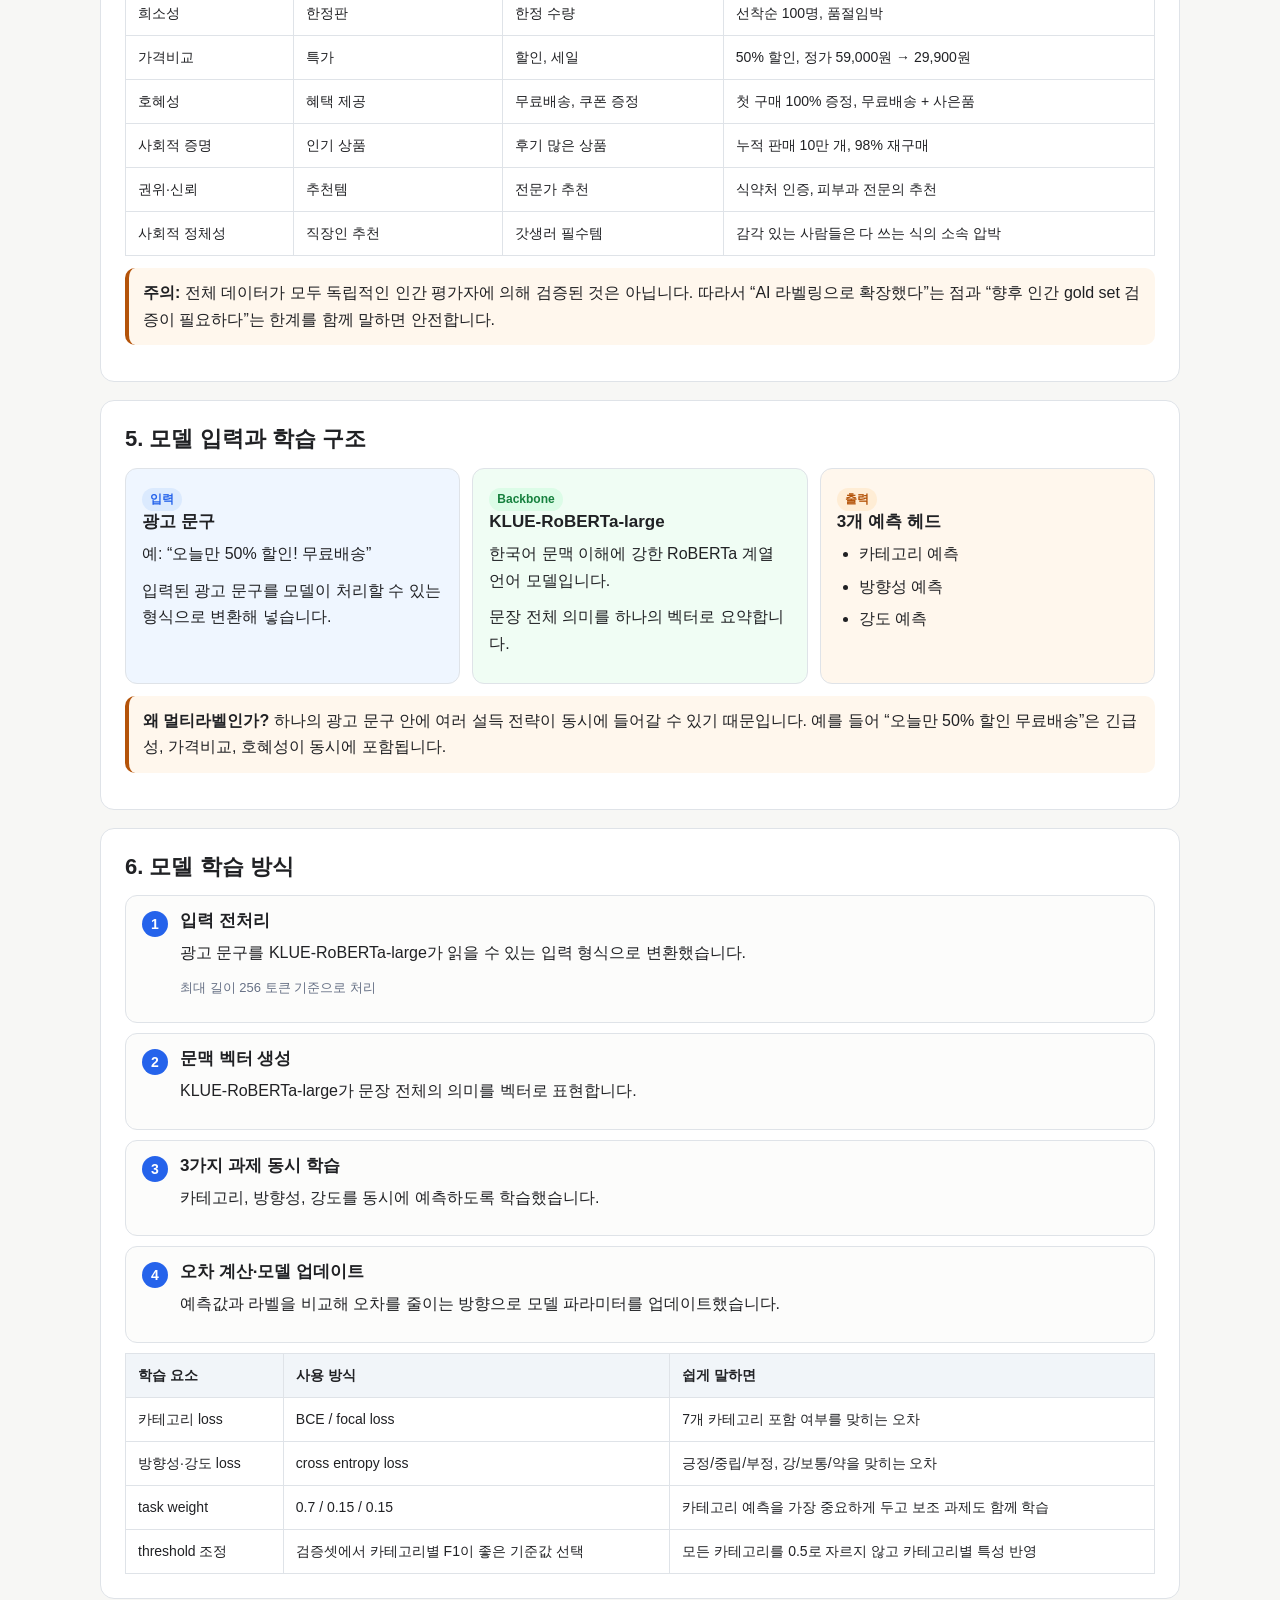
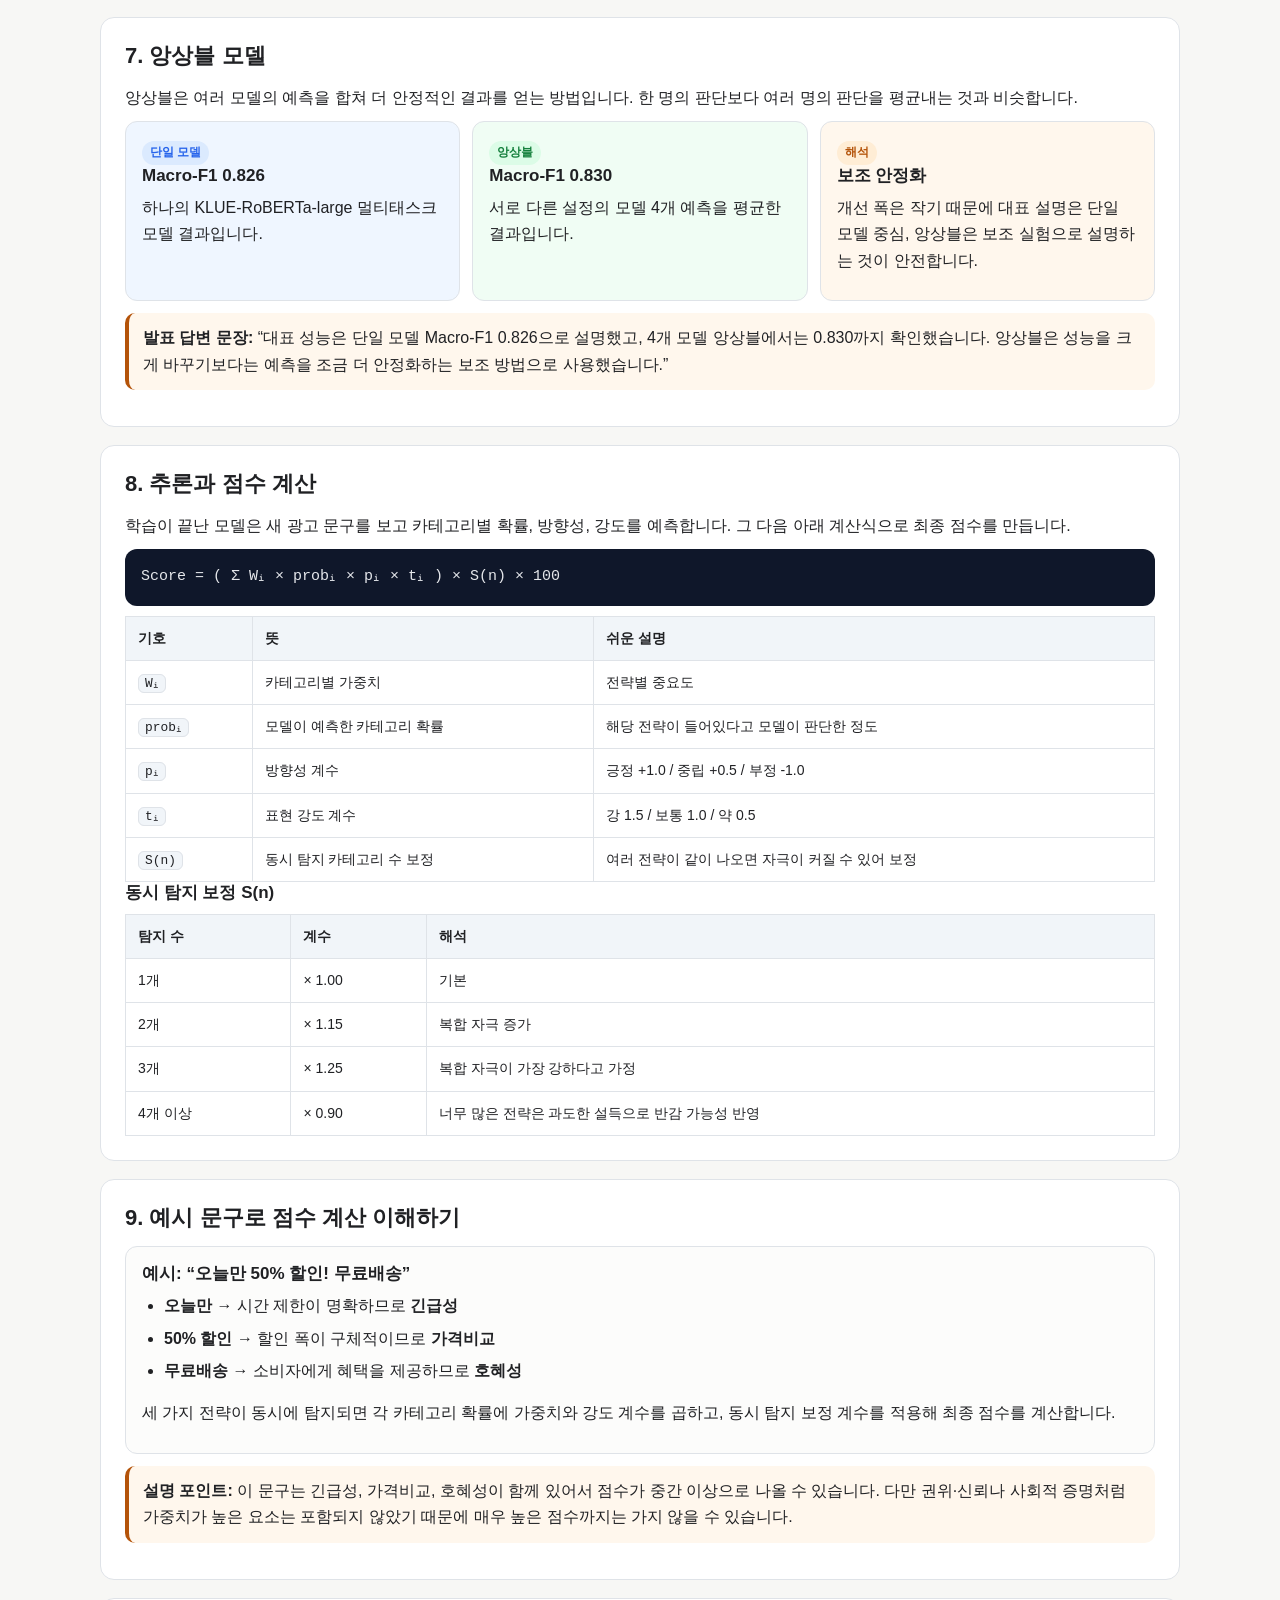
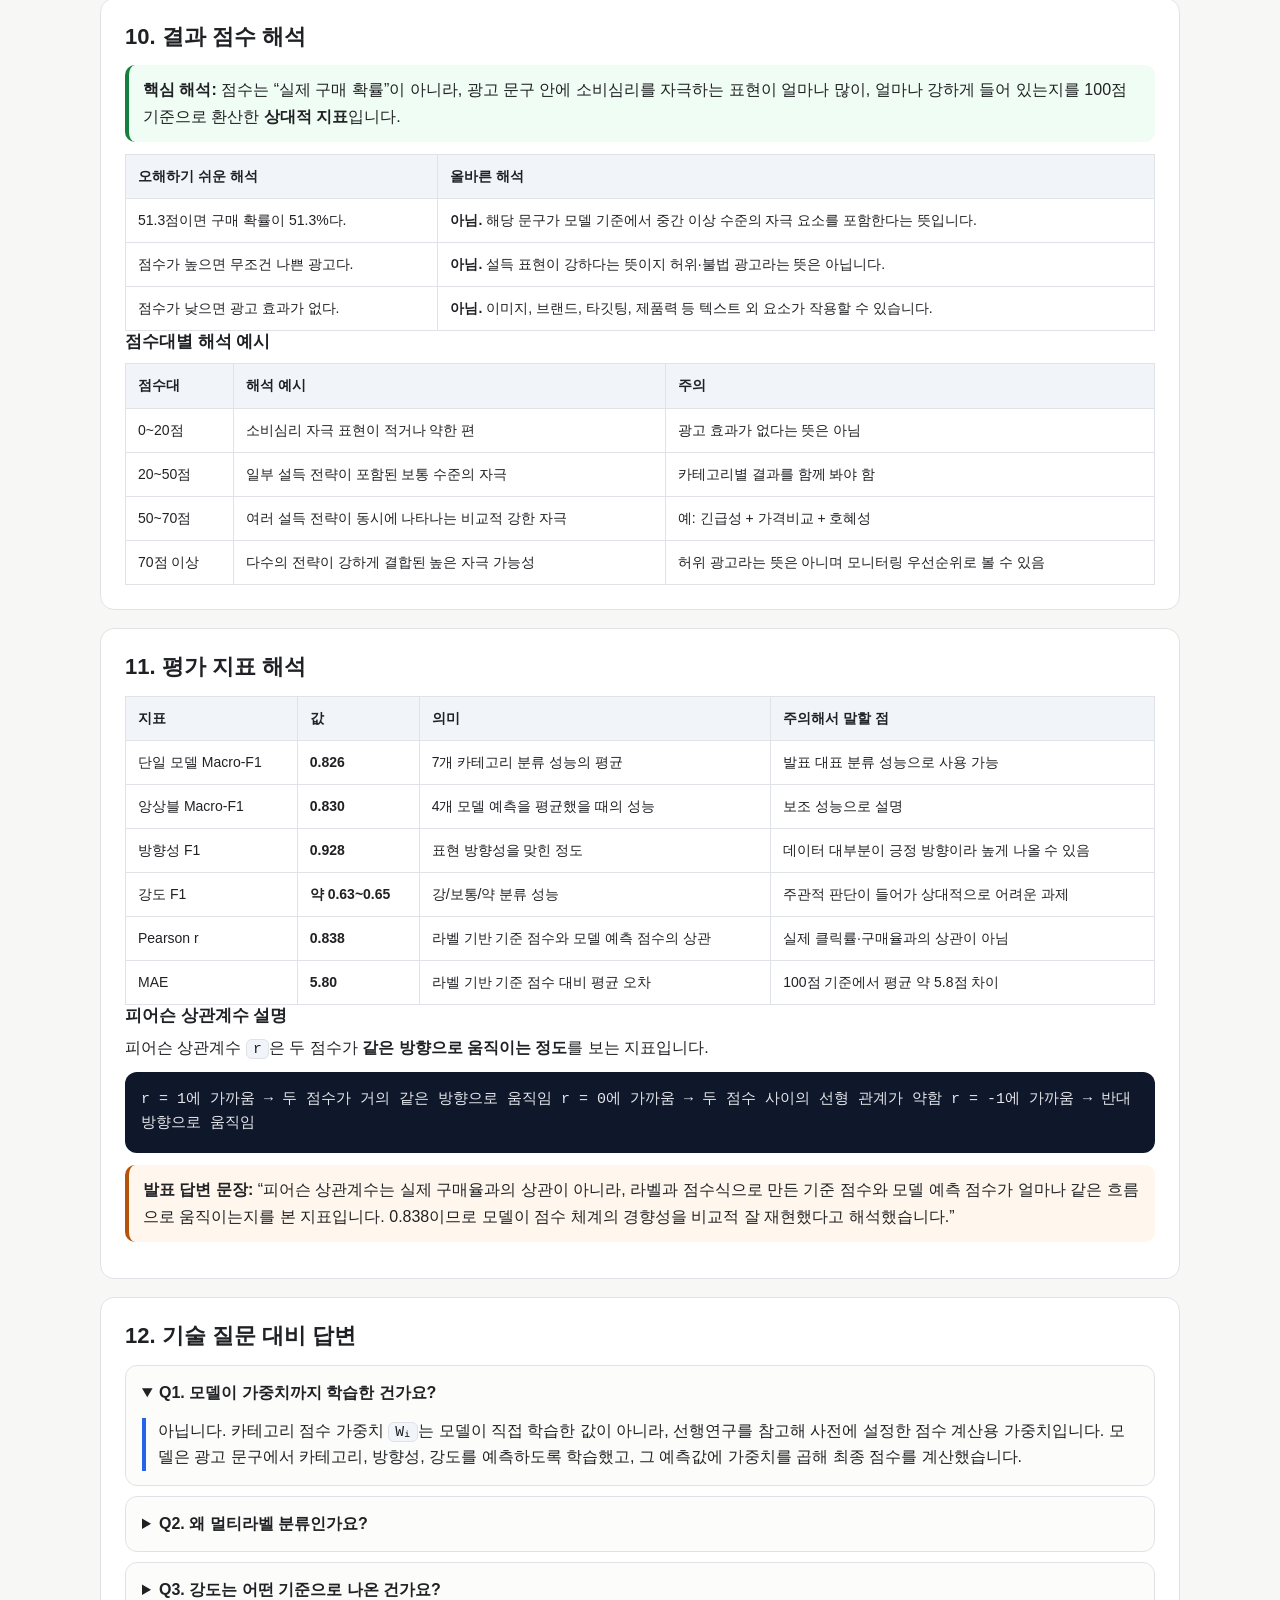
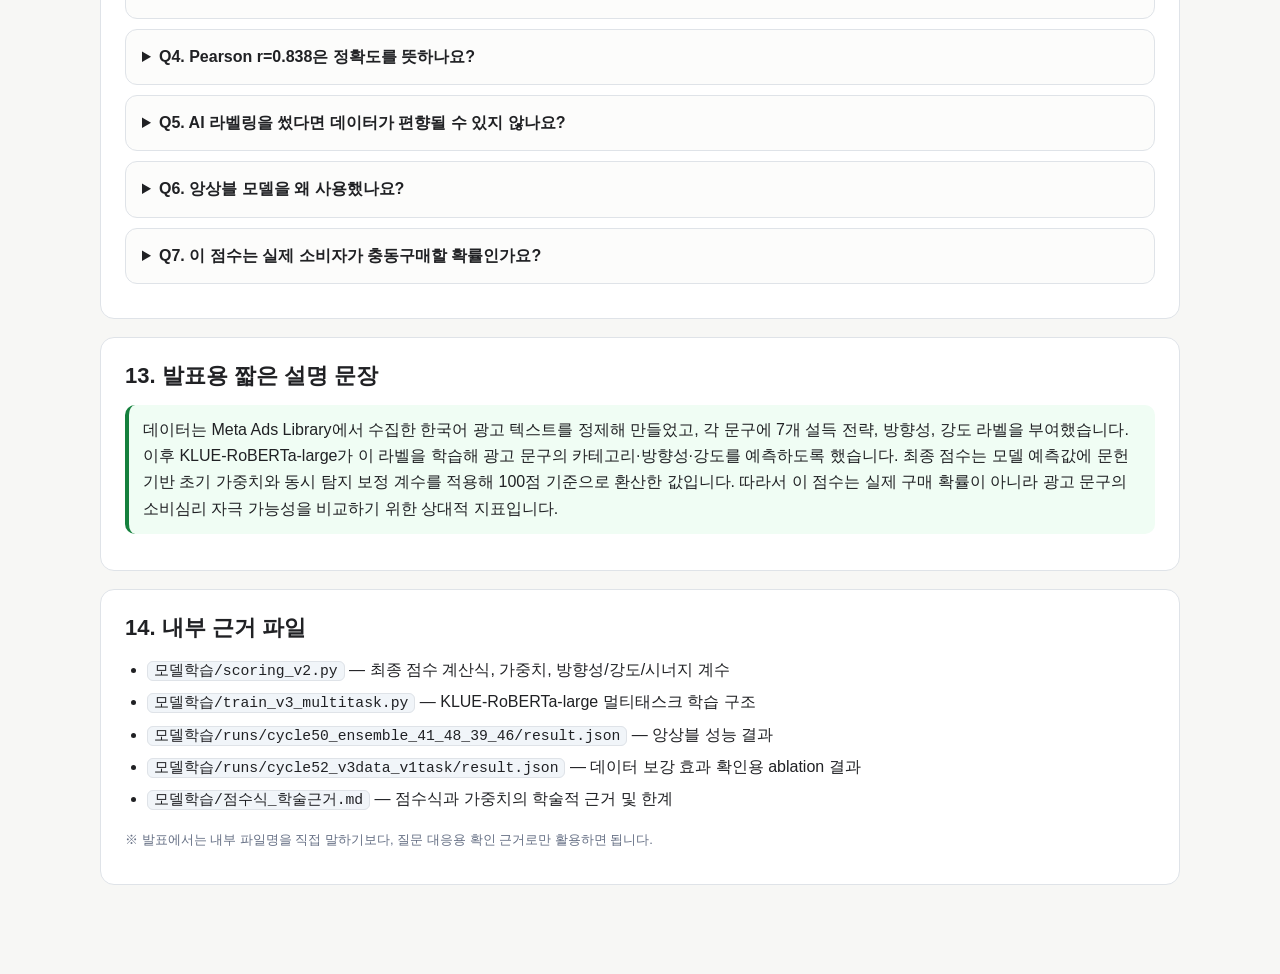
==== commit 17c7aa4b: "Simplify input preprocessing wording" ====
--- a/model_training_technical_explanation.html
+++ b/model_training_technical_explanation.html
@@ -384,7 +384,7 @@
         <span class="tag">입력</span>
         <h3>광고 문구</h3>
         <p>예: “오늘만 50% 할인! 무료배송”</p>
-        <p>KLUE-RoBERTa-large에서 제공하는 토크나이저를 사용해 문장을 토큰 ID로 변환해 모델에 넣습니다.</p>
+        <p>입력된 광고 문구를 모델이 처리할 수 있는 형식으로 변환해 넣습니다.</p>
       </div>
       <div class="card green">
         <span class="tag green">Backbone</span>
@@ -413,9 +413,9 @@
     <h2>6. 모델 학습 방식</h2>
     <div class="flow">
       <div class="step">
-        <h3>토큰화</h3>
-        <p>광고 문구는 직접 만든 토크나이저가 아니라 KLUE-RoBERTa-large의 사전학습 토크나이저를 사용해 숫자 토큰 ID로 변환했습니다.</p>
-        <p class="small">최대 길이 256 토큰 기준 · 토크나이저는 사전학습 모델 제공 도구 사용</p>
+        <h3>입력 전처리</h3>
+        <p>광고 문구를 KLUE-RoBERTa-large가 읽을 수 있는 입력 형식으로 변환했습니다.</p>
+        <p class="small">최대 길이 256 토큰 기준으로 처리</p>
       </div>
       <div class="step">
         <h3>문맥 벡터 생성</h3>
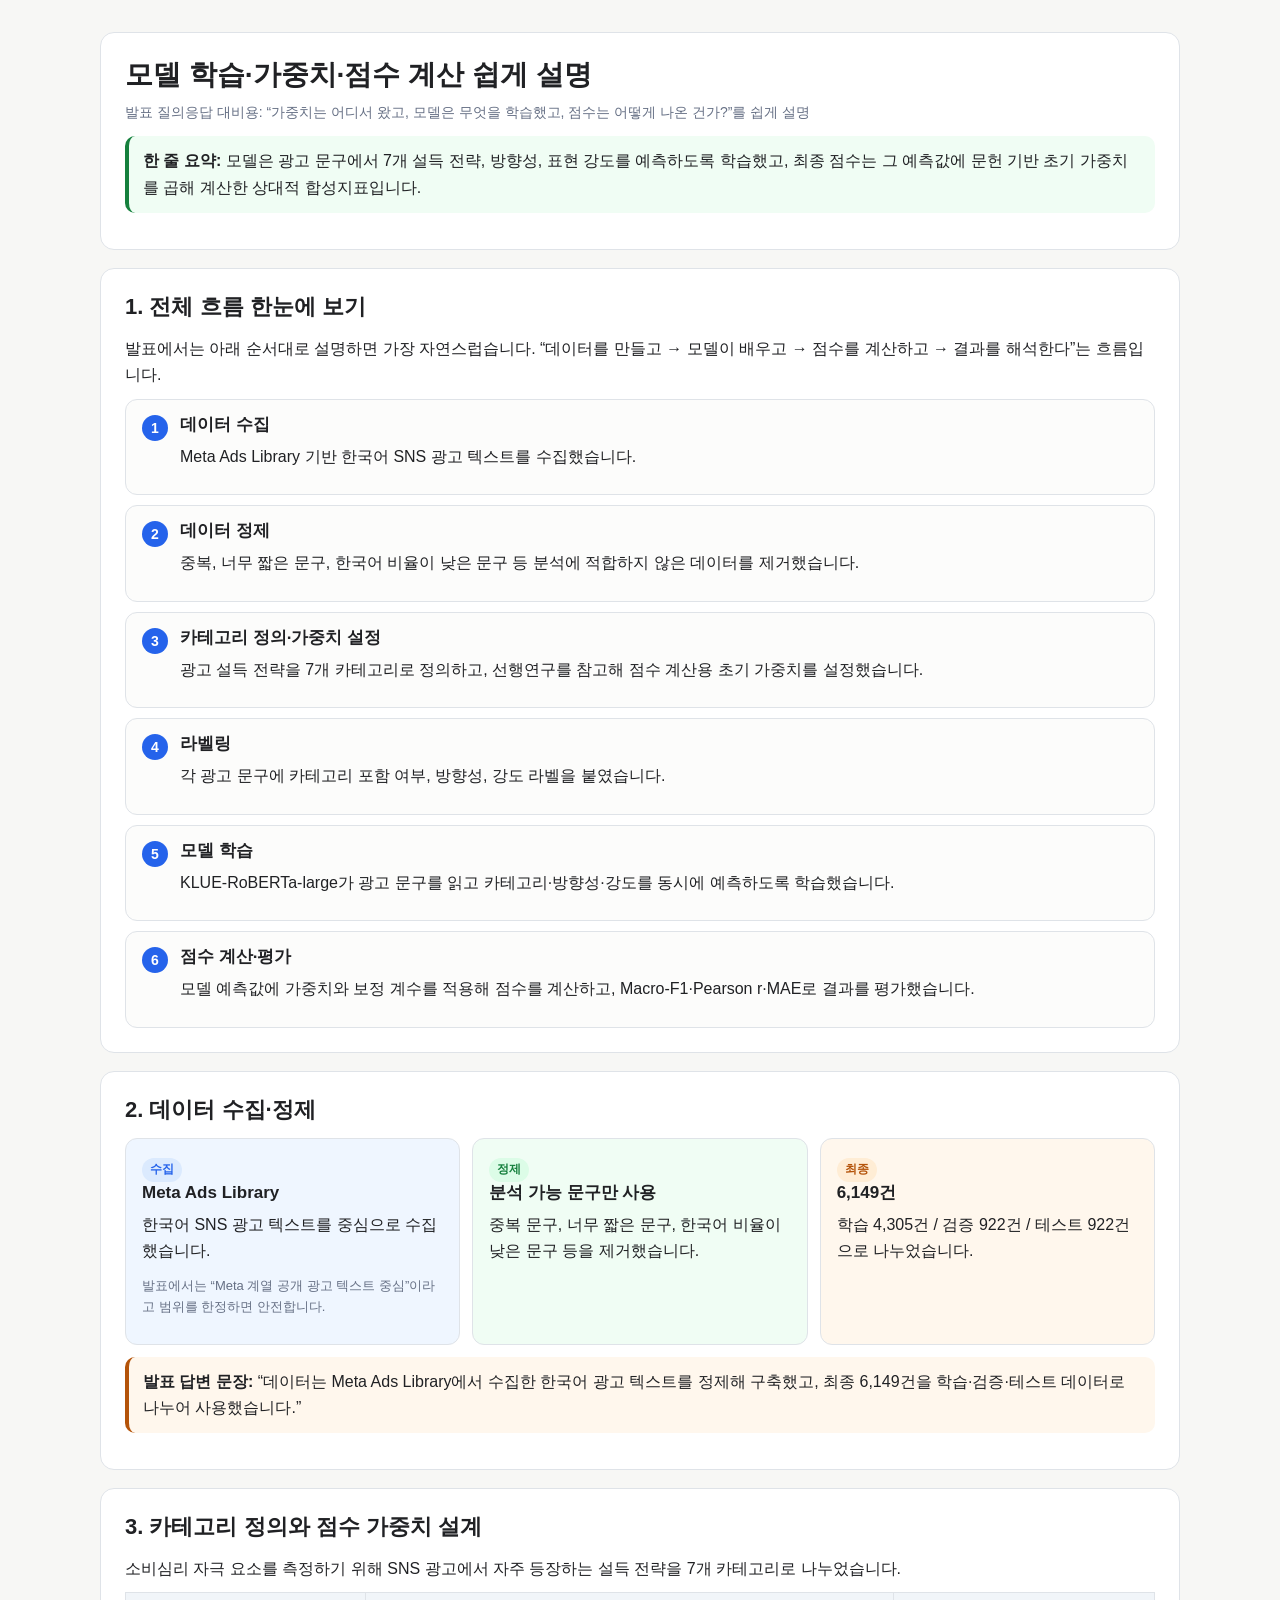
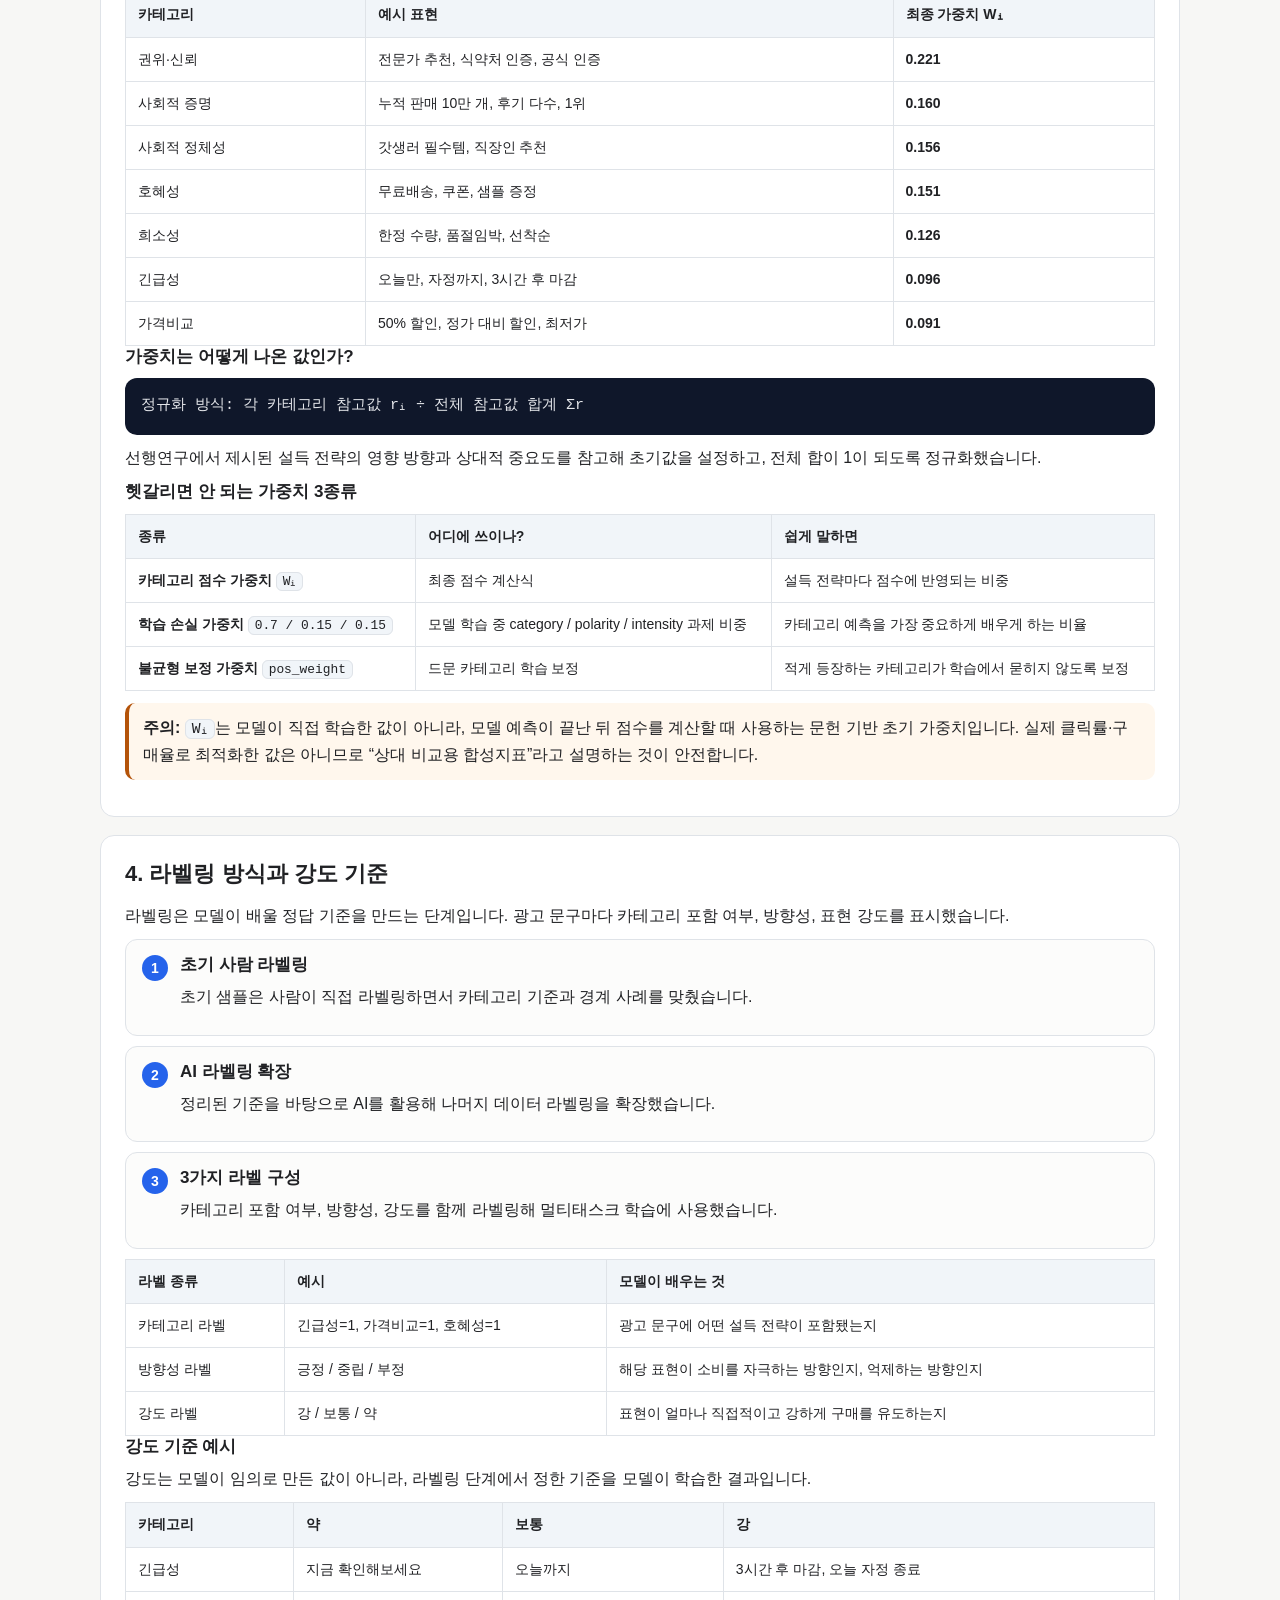
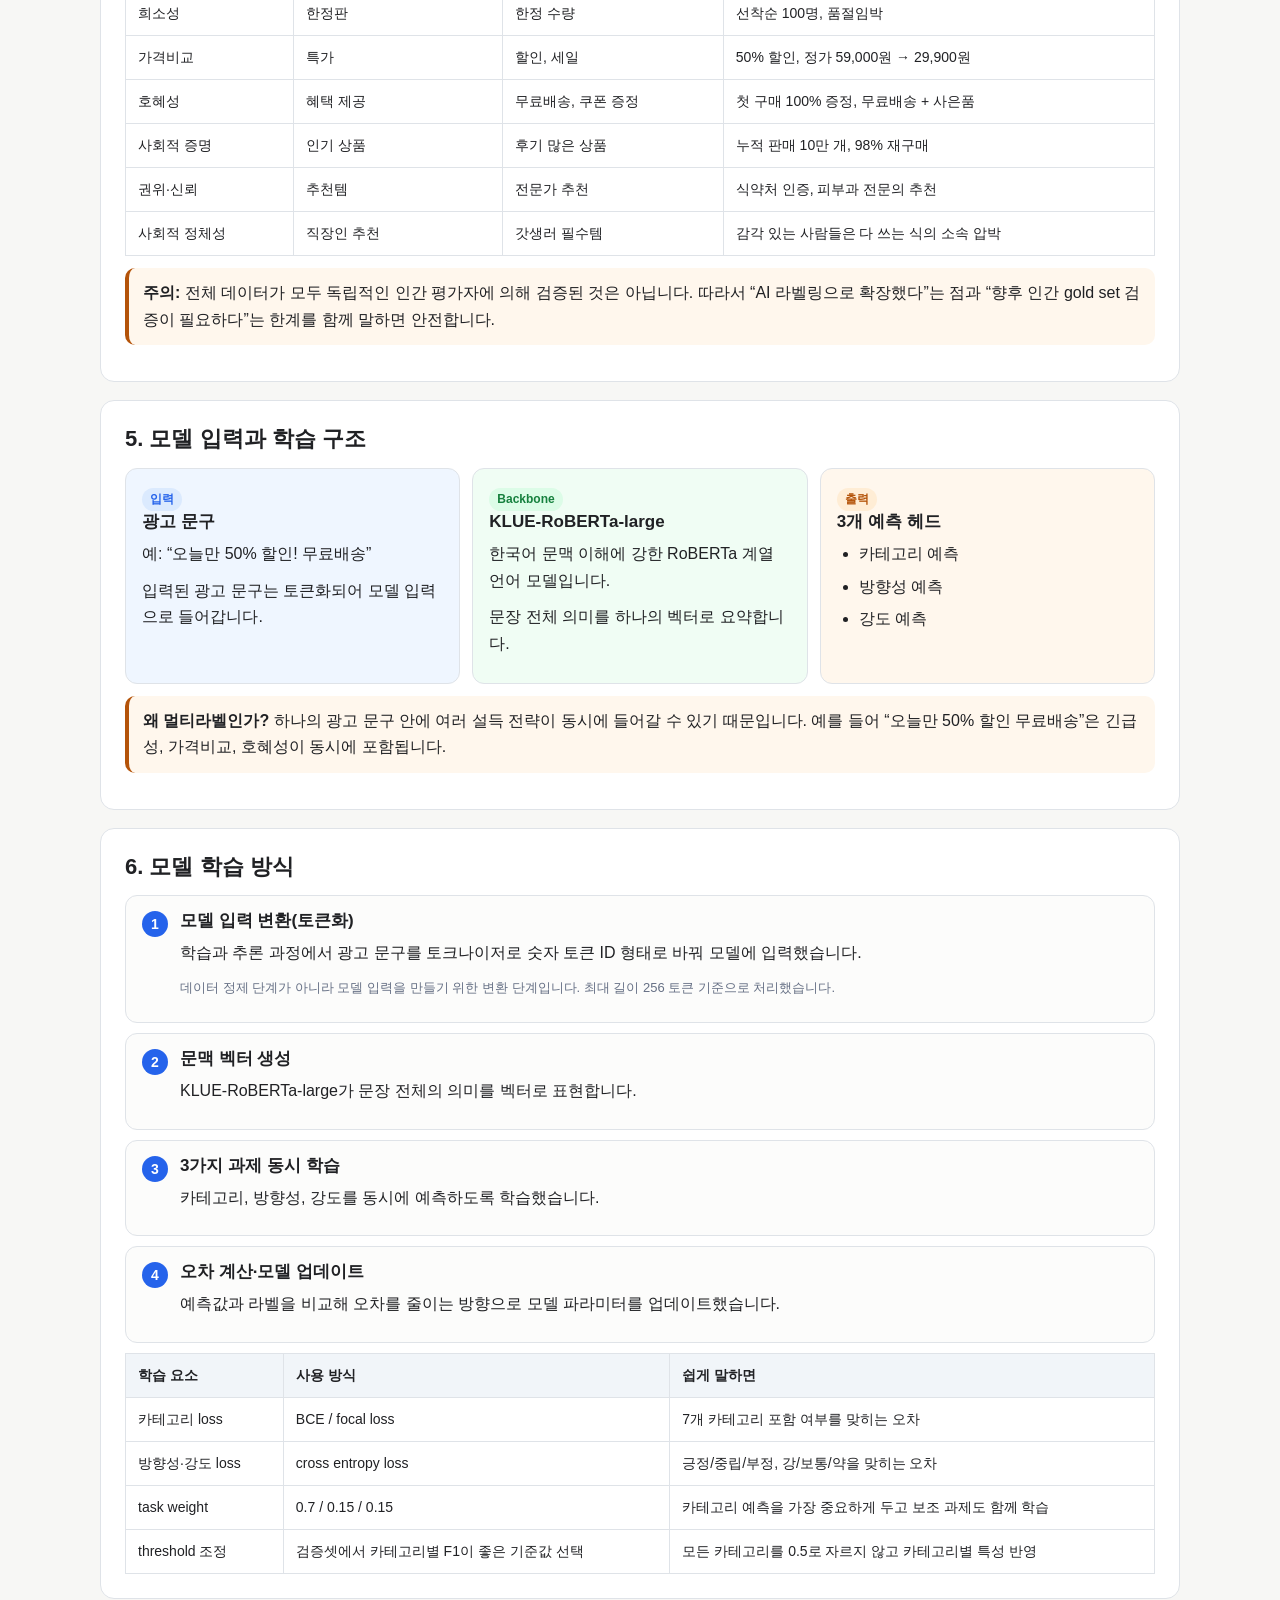
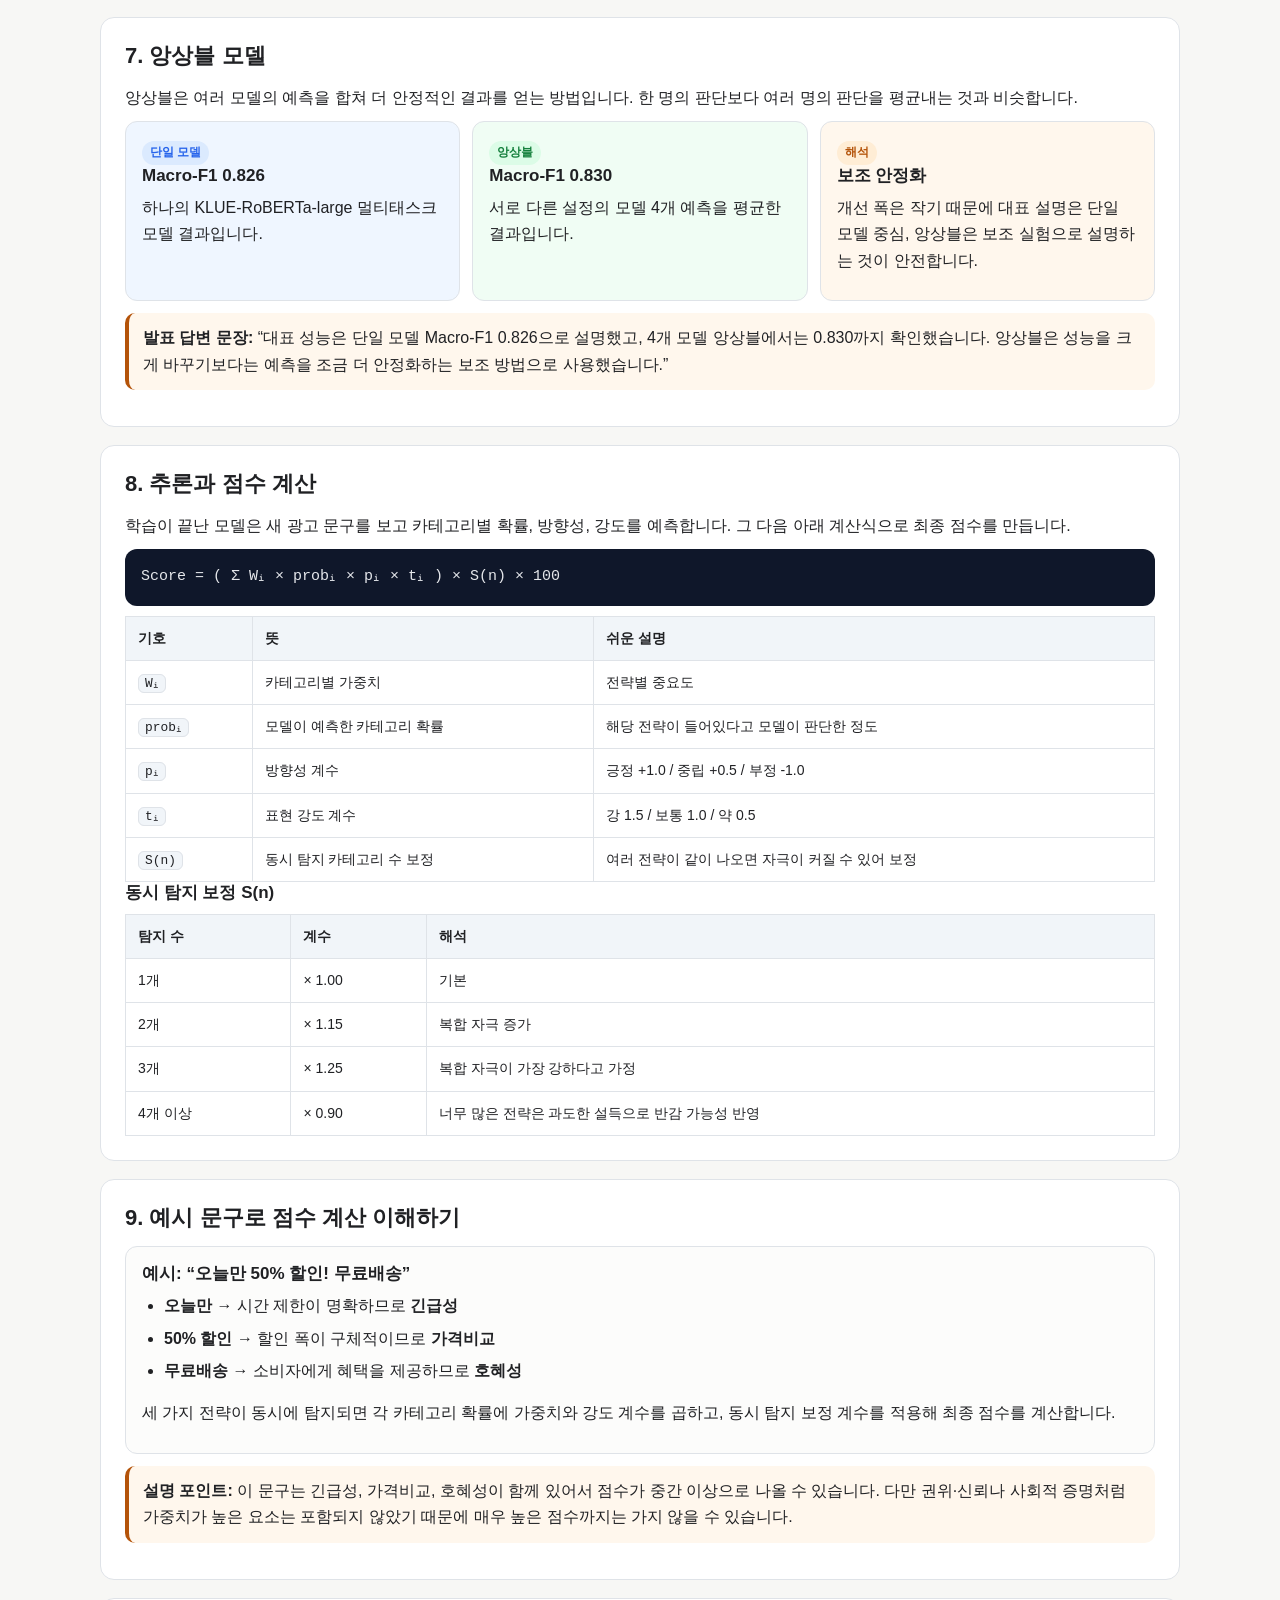
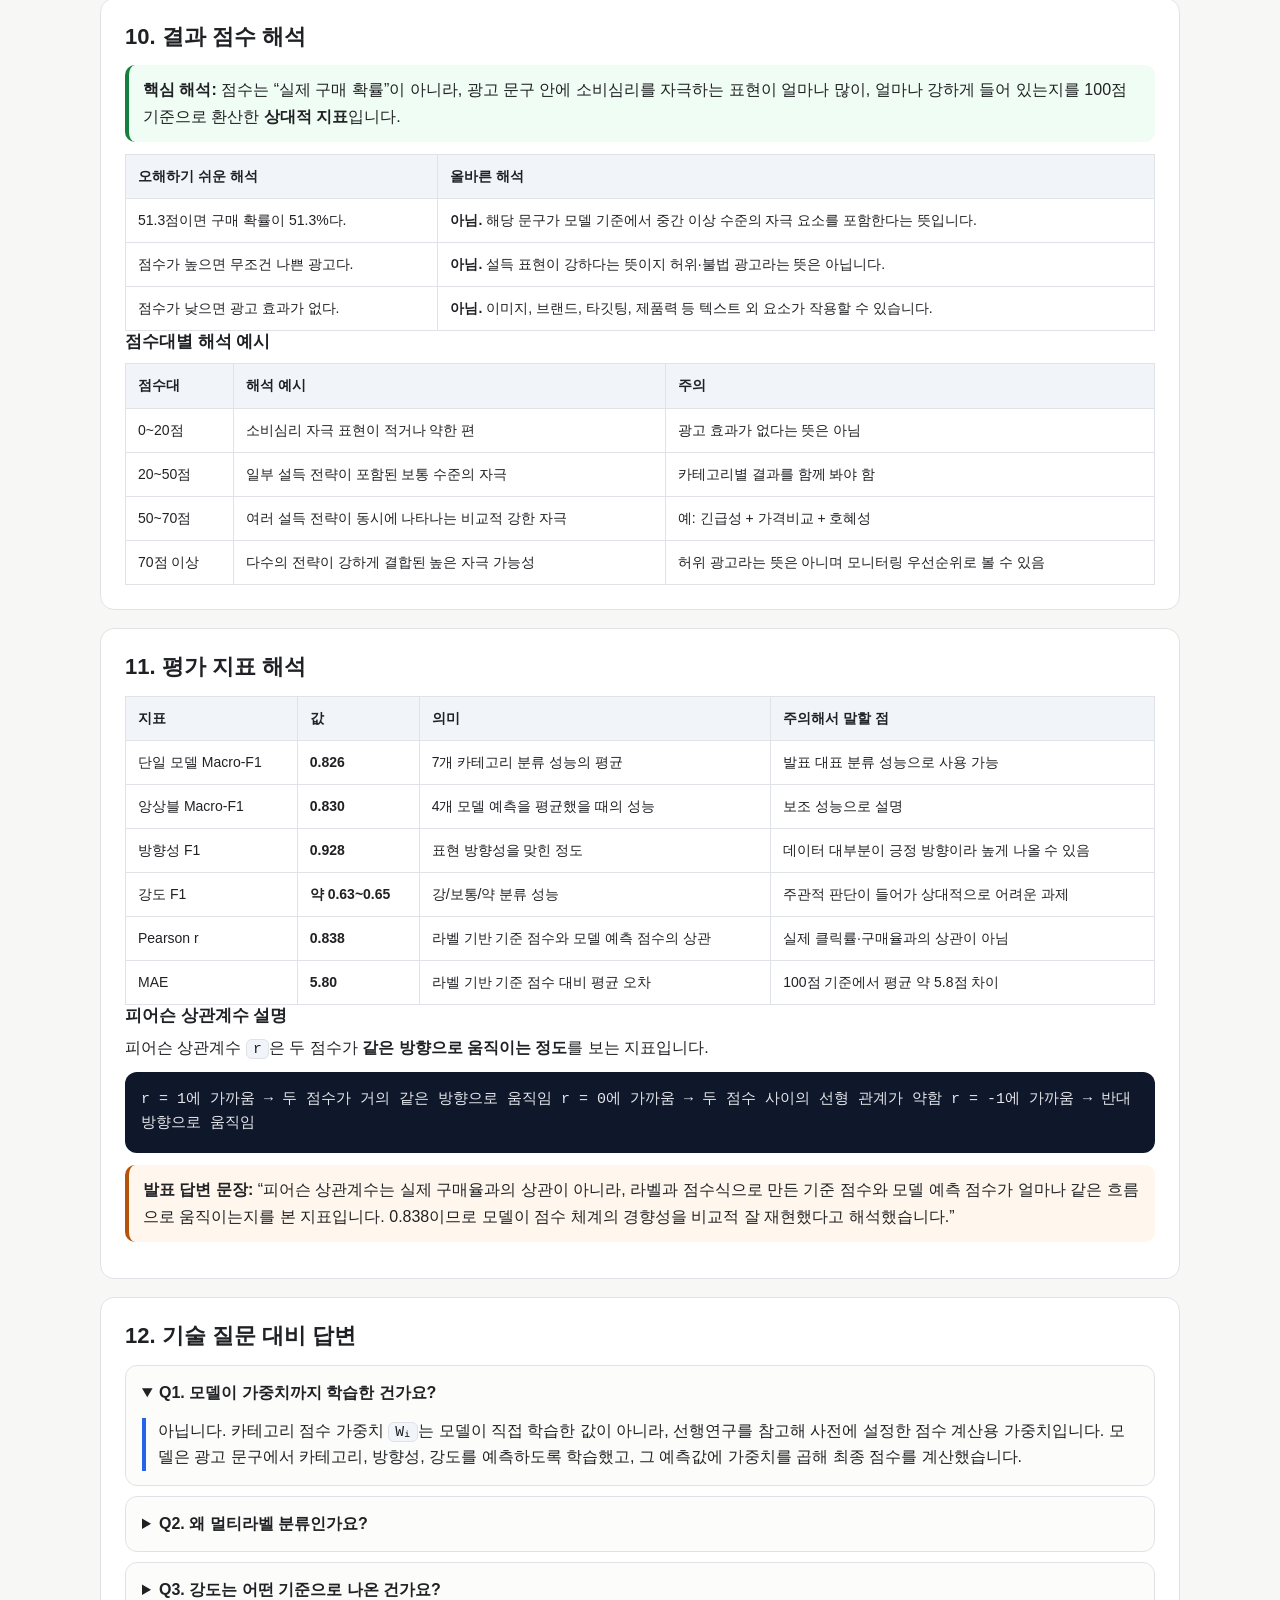
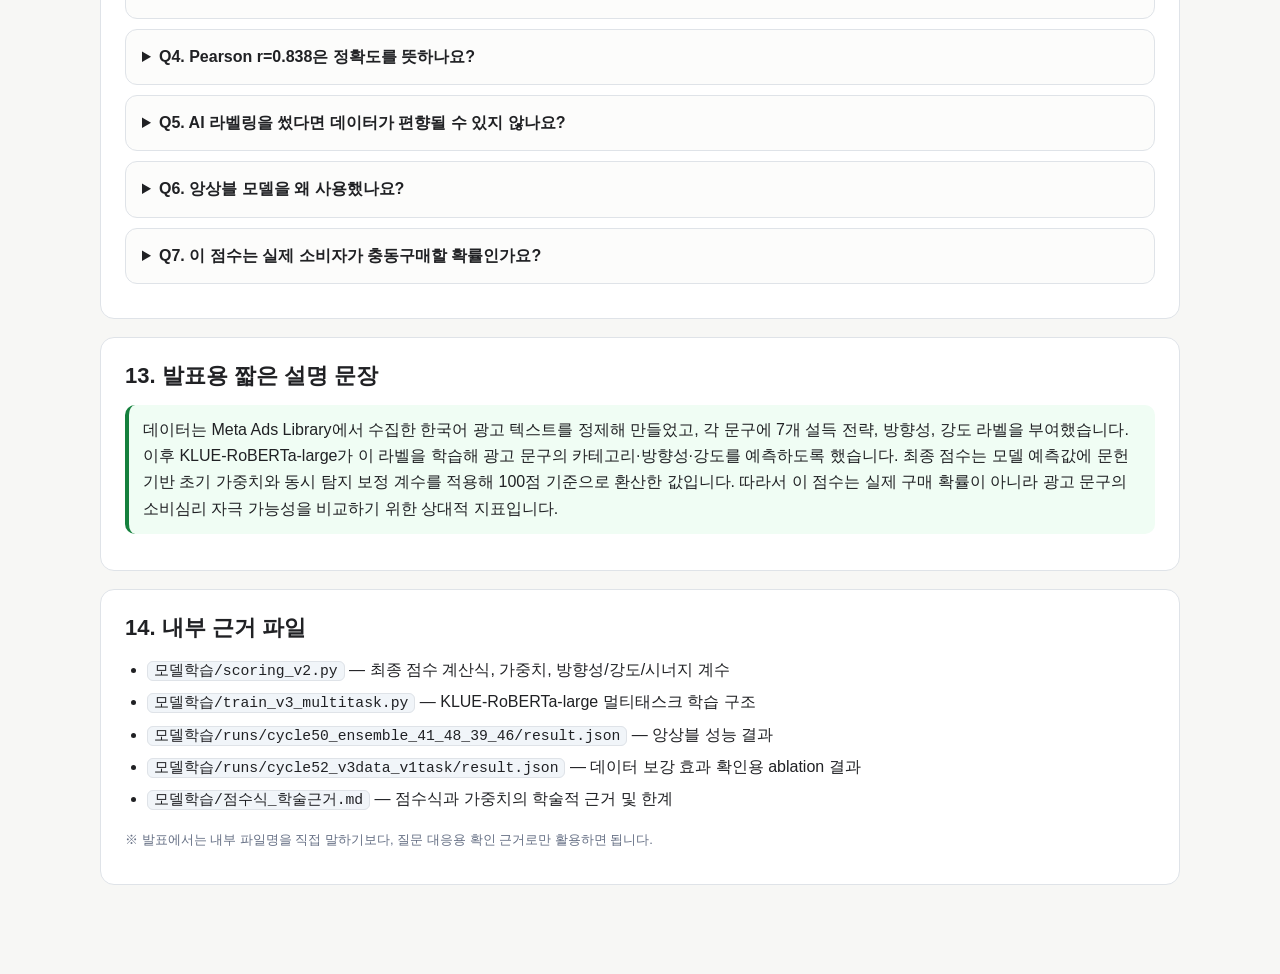
==== commit 2bedf64b: "Clarify tokenization as model input conversion" ====
--- a/model_training_technical_explanation.html
+++ b/model_training_technical_explanation.html
@@ -384,7 +384,7 @@
         <span class="tag">입력</span>
         <h3>광고 문구</h3>
         <p>예: “오늘만 50% 할인! 무료배송”</p>
-        <p>입력된 광고 문구를 모델이 처리할 수 있는 형식으로 변환해 넣습니다.</p>
+        <p>입력된 광고 문구는 토큰화되어 모델 입력으로 들어갑니다.</p>
       </div>
       <div class="card green">
         <span class="tag green">Backbone</span>
@@ -413,9 +413,9 @@
     <h2>6. 모델 학습 방식</h2>
     <div class="flow">
       <div class="step">
-        <h3>입력 전처리</h3>
-        <p>광고 문구를 KLUE-RoBERTa-large가 읽을 수 있는 입력 형식으로 변환했습니다.</p>
-        <p class="small">최대 길이 256 토큰 기준으로 처리</p>
+        <h3>모델 입력 변환(토큰화)</h3>
+        <p>학습과 추론 과정에서 광고 문구를 토크나이저로 숫자 토큰 ID 형태로 바꿔 모델에 입력했습니다.</p>
+        <p class="small">데이터 정제 단계가 아니라 모델 입력을 만들기 위한 변환 단계입니다. 최대 길이 256 토큰 기준으로 처리했습니다.</p>
       </div>
       <div class="step">
         <h3>문맥 벡터 생성</h3>
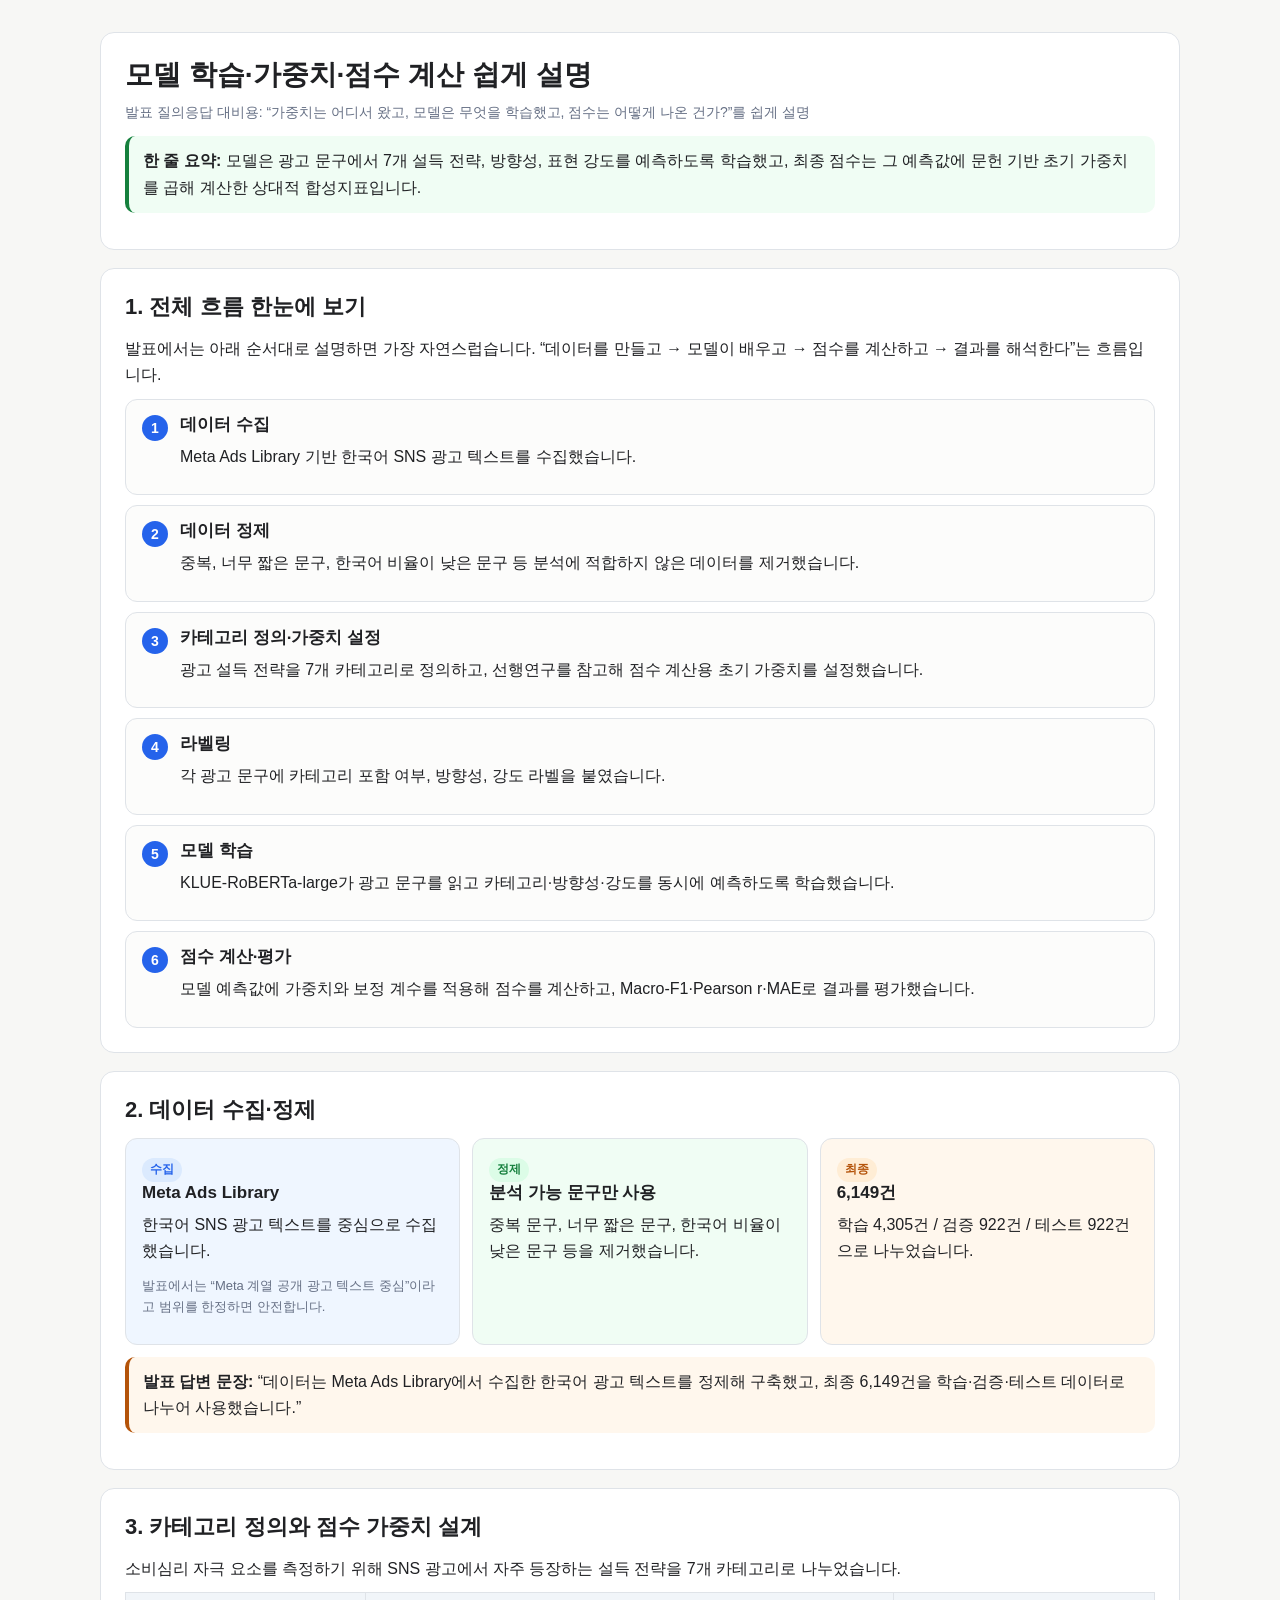
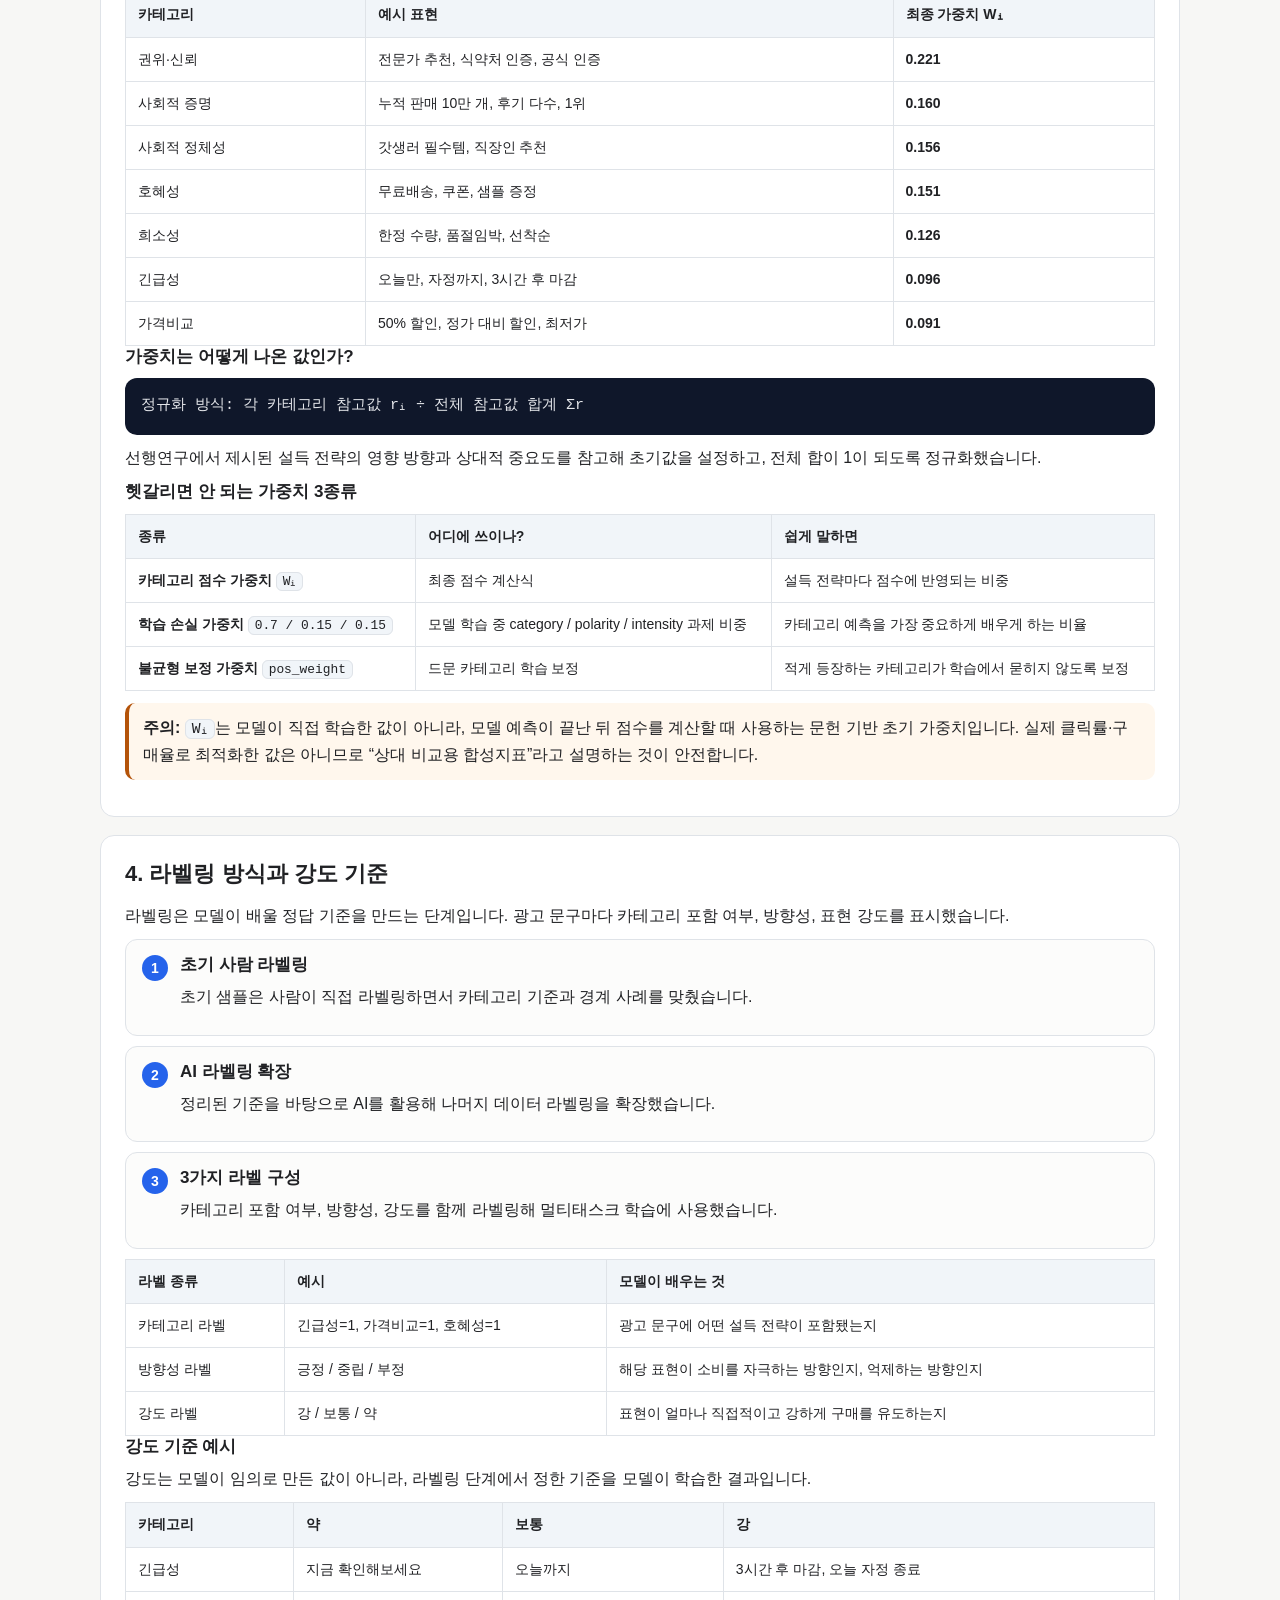
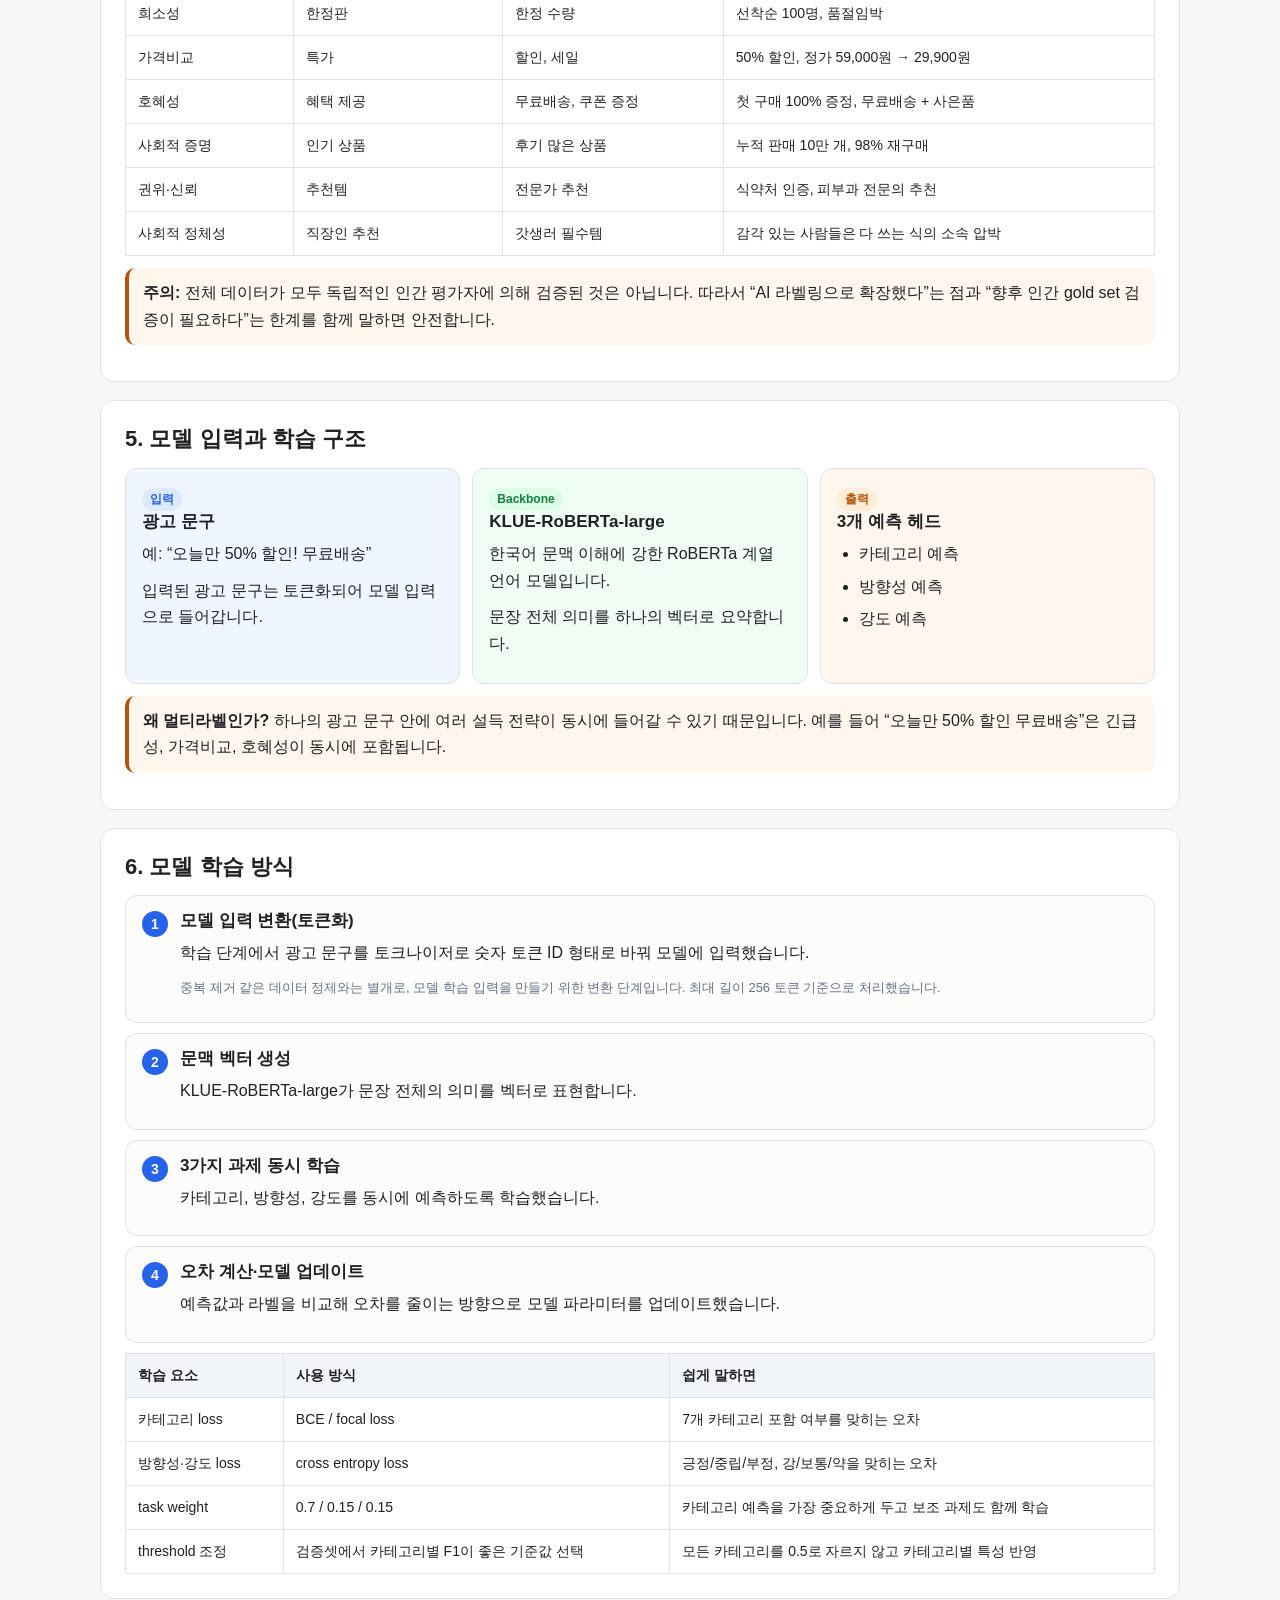
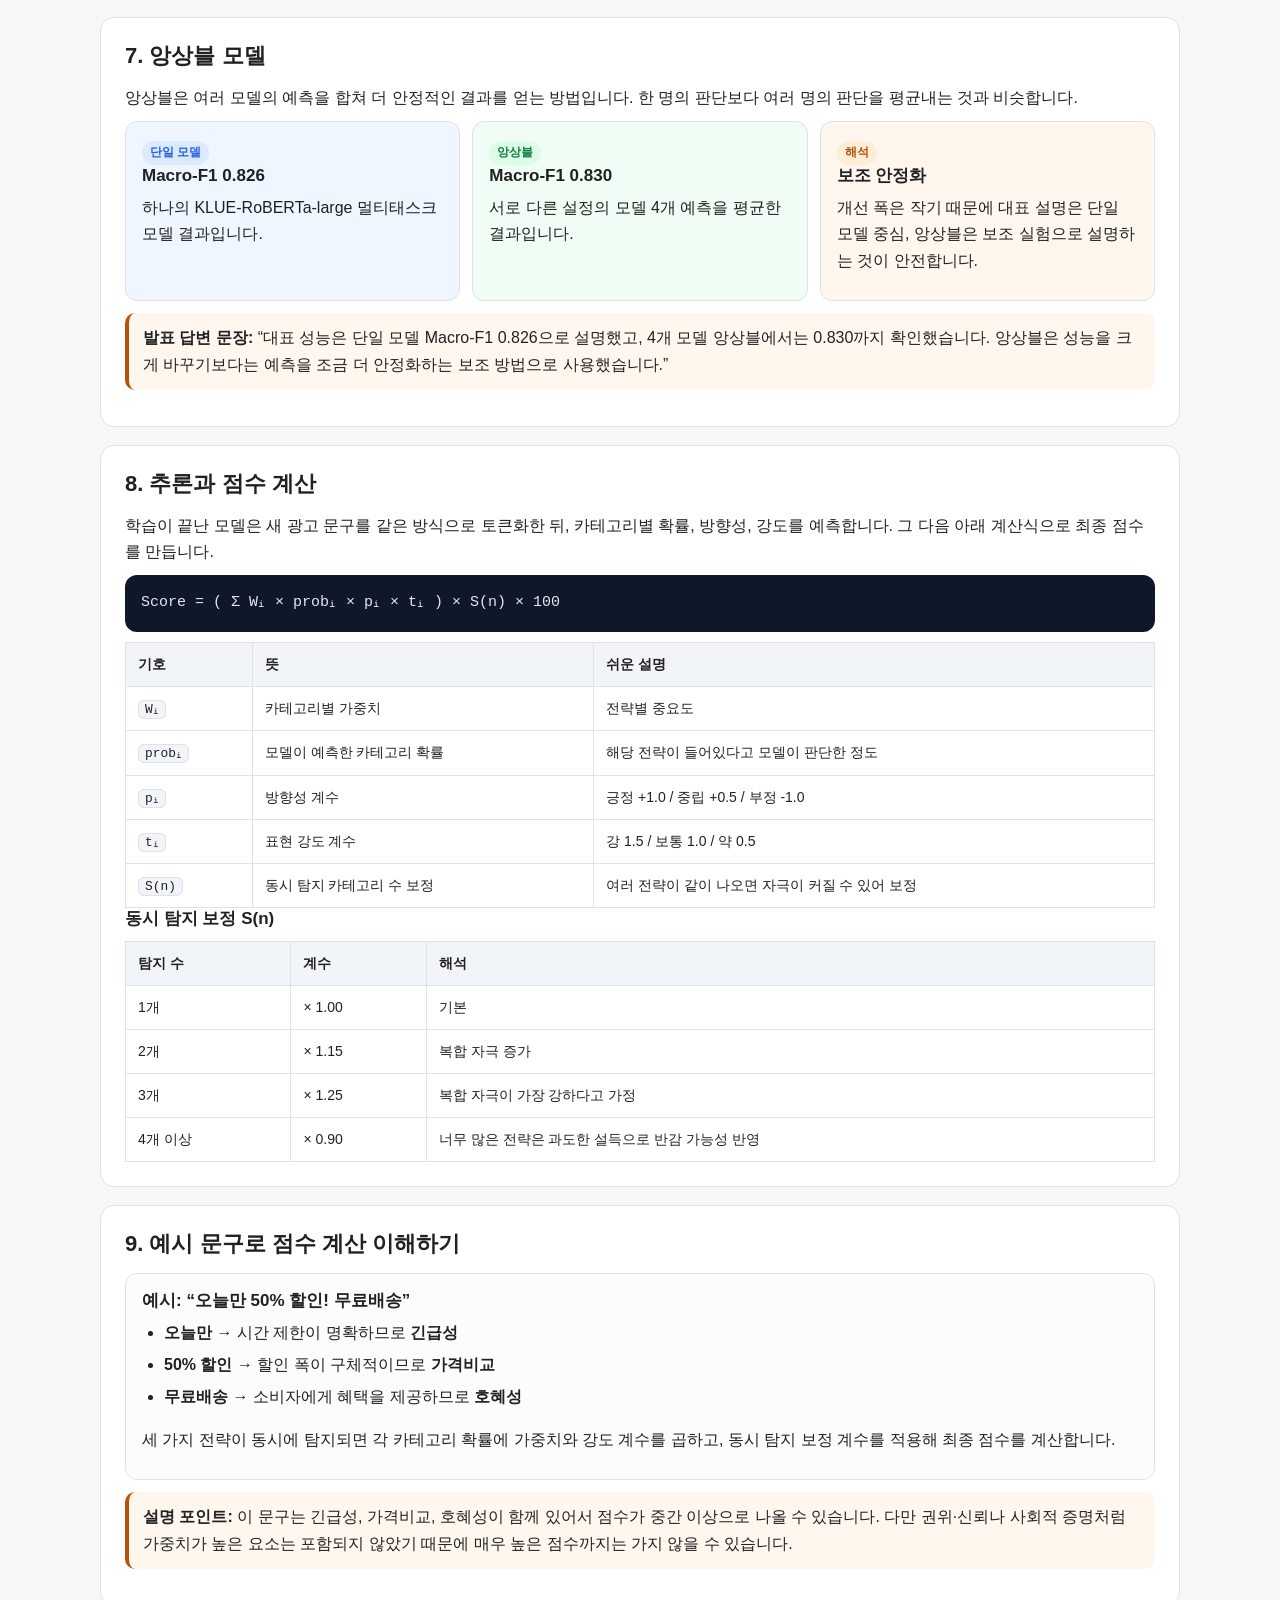
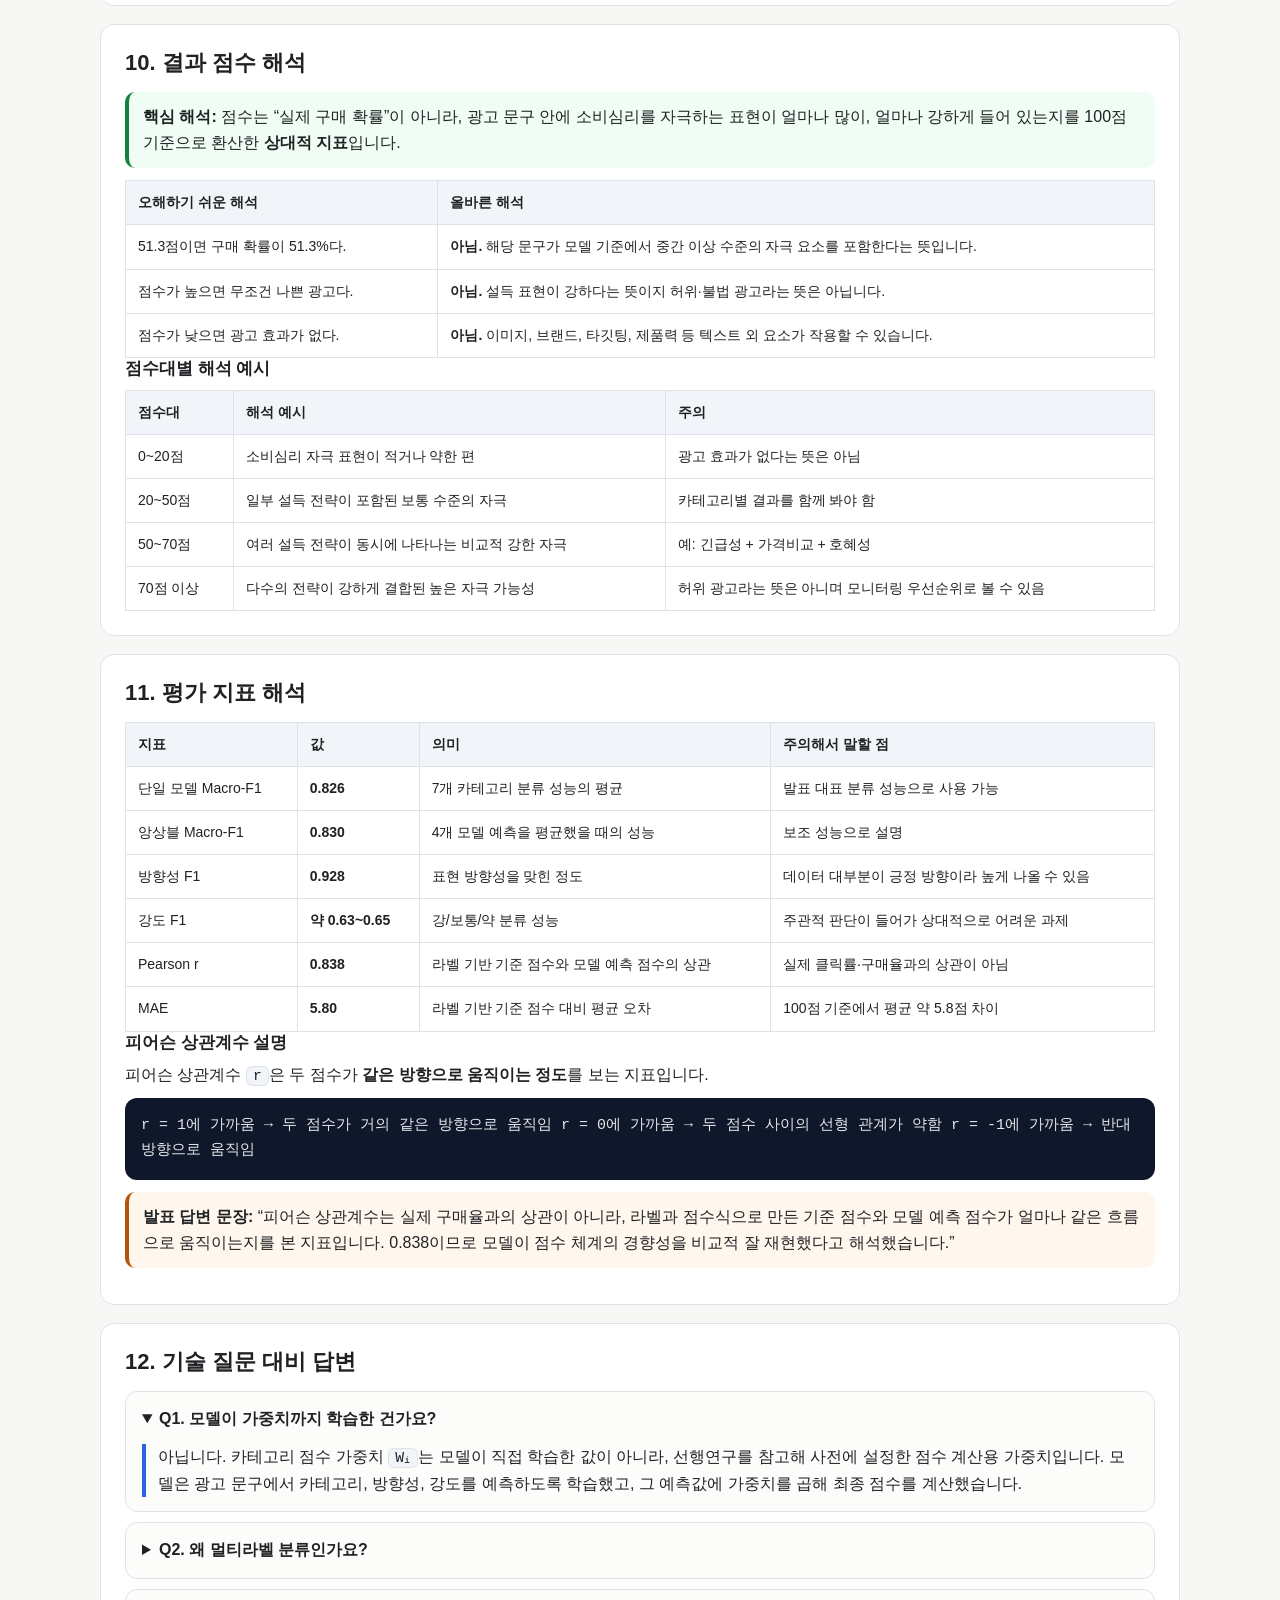
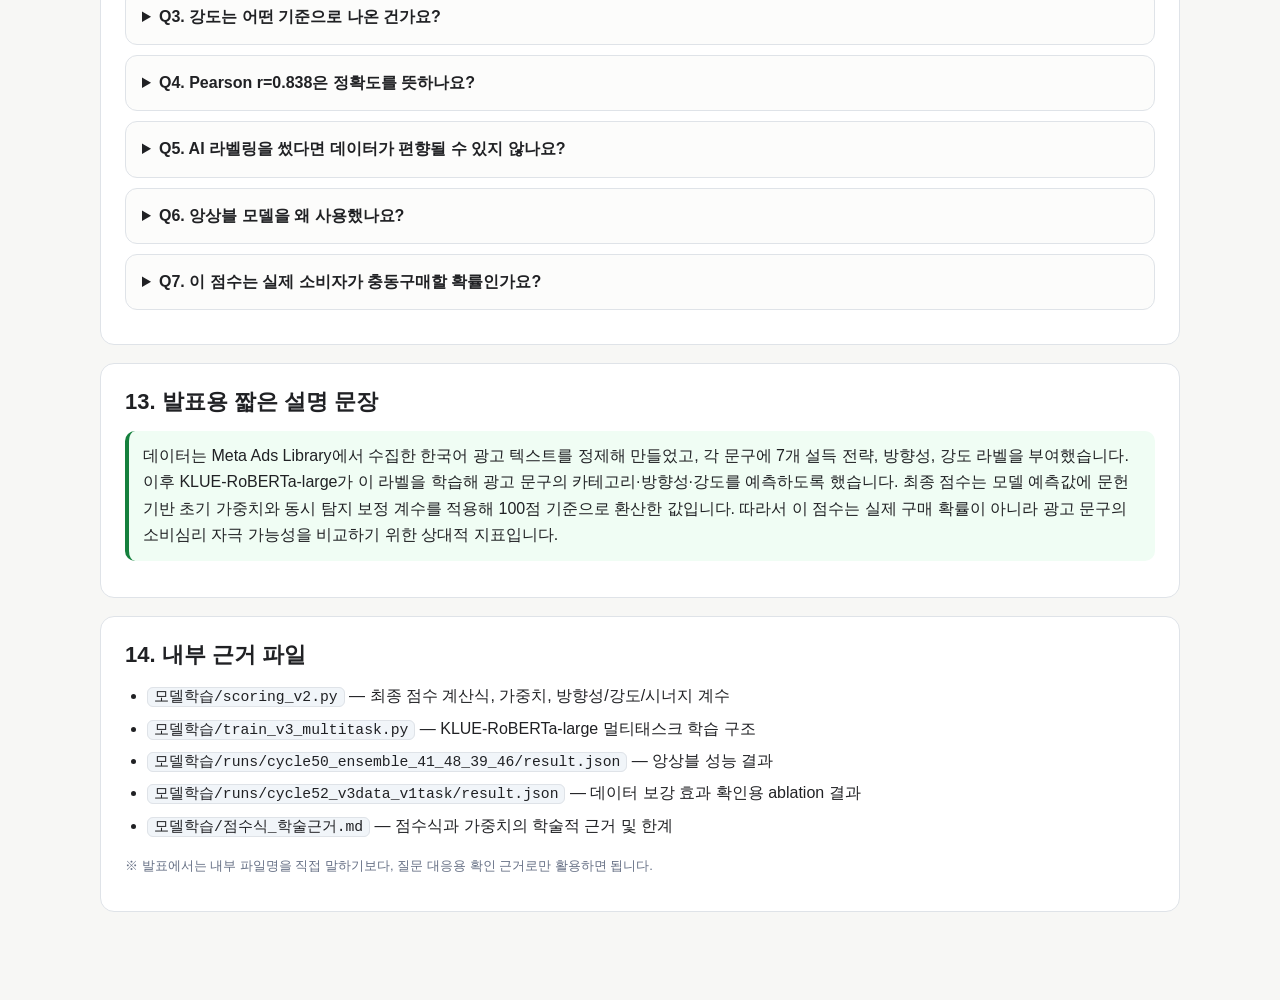
==== commit 444cd4e3: "Separate training and inference wording" ====
--- a/model_training_technical_explanation.html
+++ b/model_training_technical_explanation.html
@@ -414,8 +414,8 @@
     <div class="flow">
       <div class="step">
         <h3>모델 입력 변환(토큰화)</h3>
-        <p>학습과 추론 과정에서 광고 문구를 토크나이저로 숫자 토큰 ID 형태로 바꿔 모델에 입력했습니다.</p>
-        <p class="small">데이터 정제 단계가 아니라 모델 입력을 만들기 위한 변환 단계입니다. 최대 길이 256 토큰 기준으로 처리했습니다.</p>
+        <p>학습 단계에서 광고 문구를 토크나이저로 숫자 토큰 ID 형태로 바꿔 모델에 입력했습니다.</p>
+        <p class="small">중복 제거 같은 데이터 정제와는 별개로, 모델 학습 입력을 만들기 위한 변환 단계입니다. 최대 길이 256 토큰 기준으로 처리했습니다.</p>
       </div>
       <div class="step">
         <h3>문맥 벡터 생성</h3>
@@ -492,7 +492,7 @@
 
   <section>
     <h2>8. 추론과 점수 계산</h2>
-    <p>학습이 끝난 모델은 새 광고 문구를 보고 카테고리별 확률, 방향성, 강도를 예측합니다. 그 다음 아래 계산식으로 최종 점수를 만듭니다.</p>
+    <p>학습이 끝난 모델은 새 광고 문구를 같은 방식으로 토큰화한 뒤, 카테고리별 확률, 방향성, 강도를 예측합니다. 그 다음 아래 계산식으로 최종 점수를 만듭니다.</p>
     <div class="formula">
       Score = ( Σ Wᵢ × probᵢ × pᵢ × tᵢ ) × S(n) × 100
     </div>
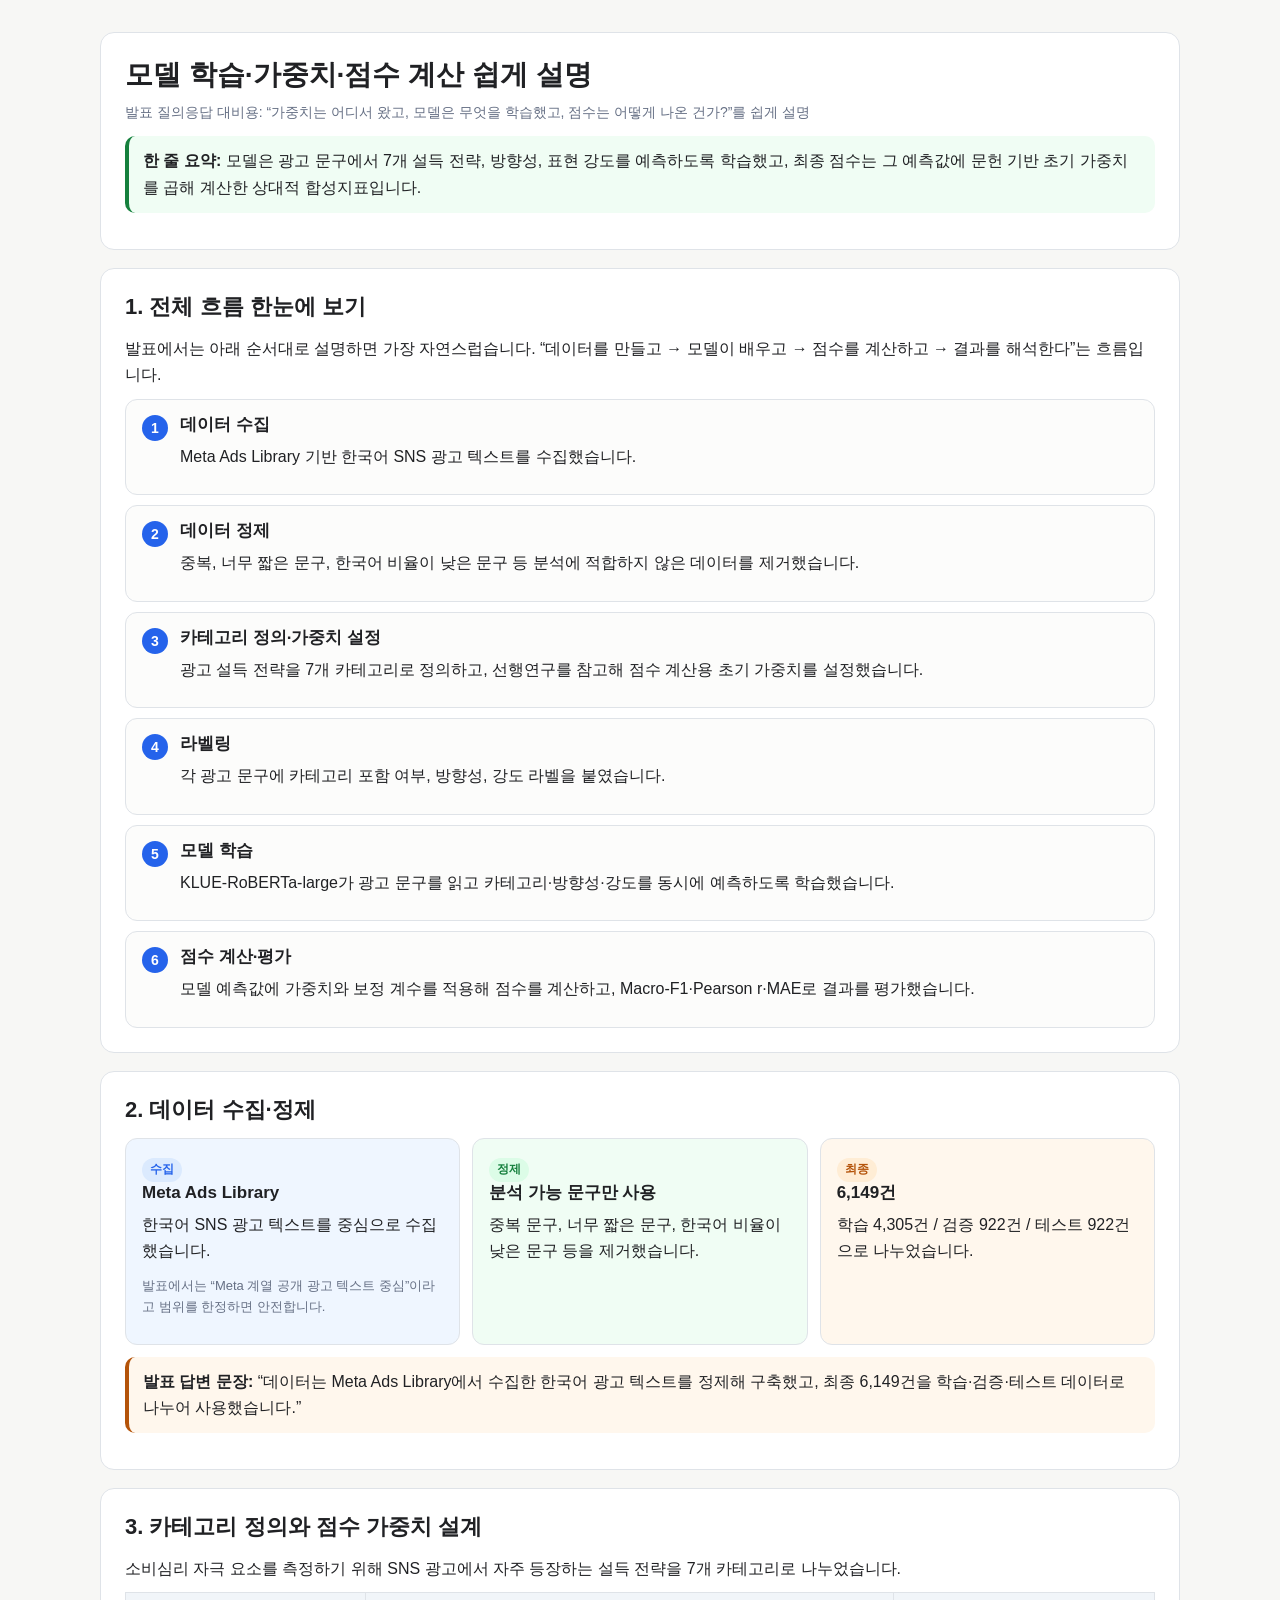
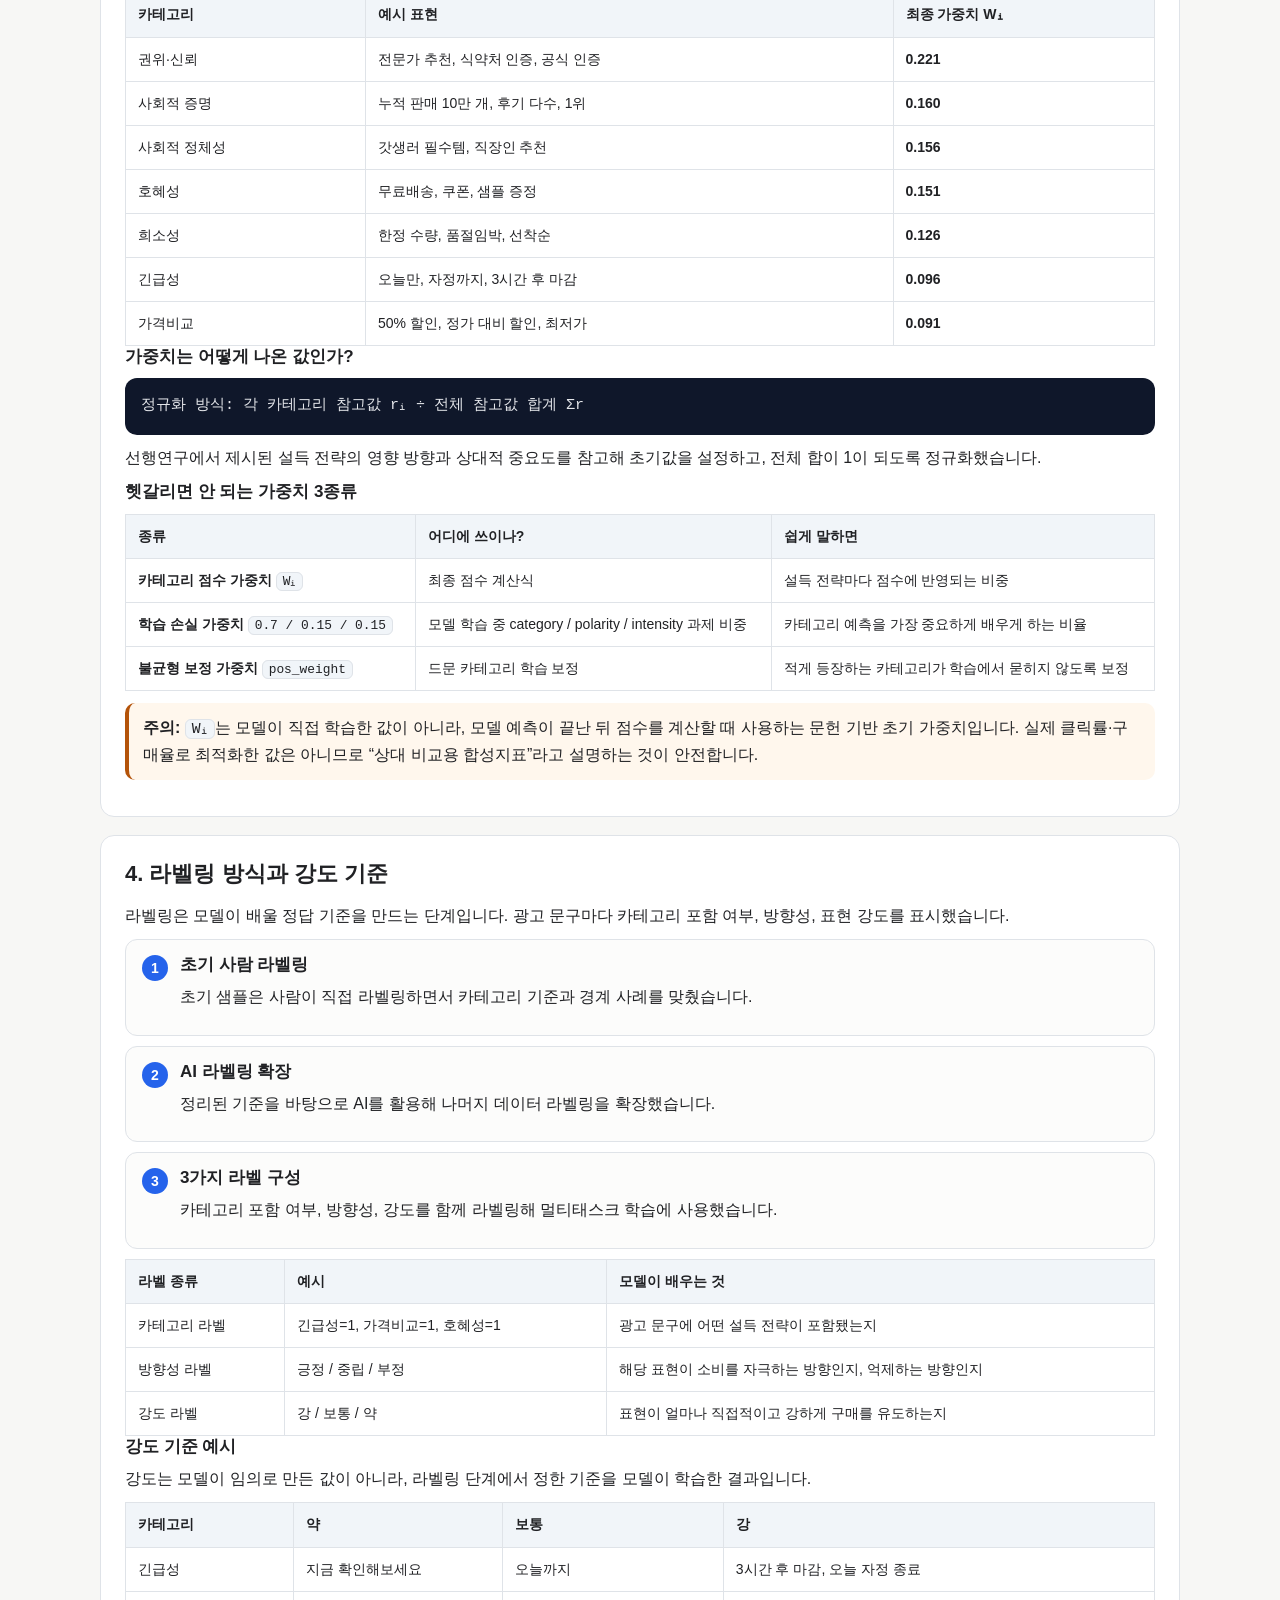
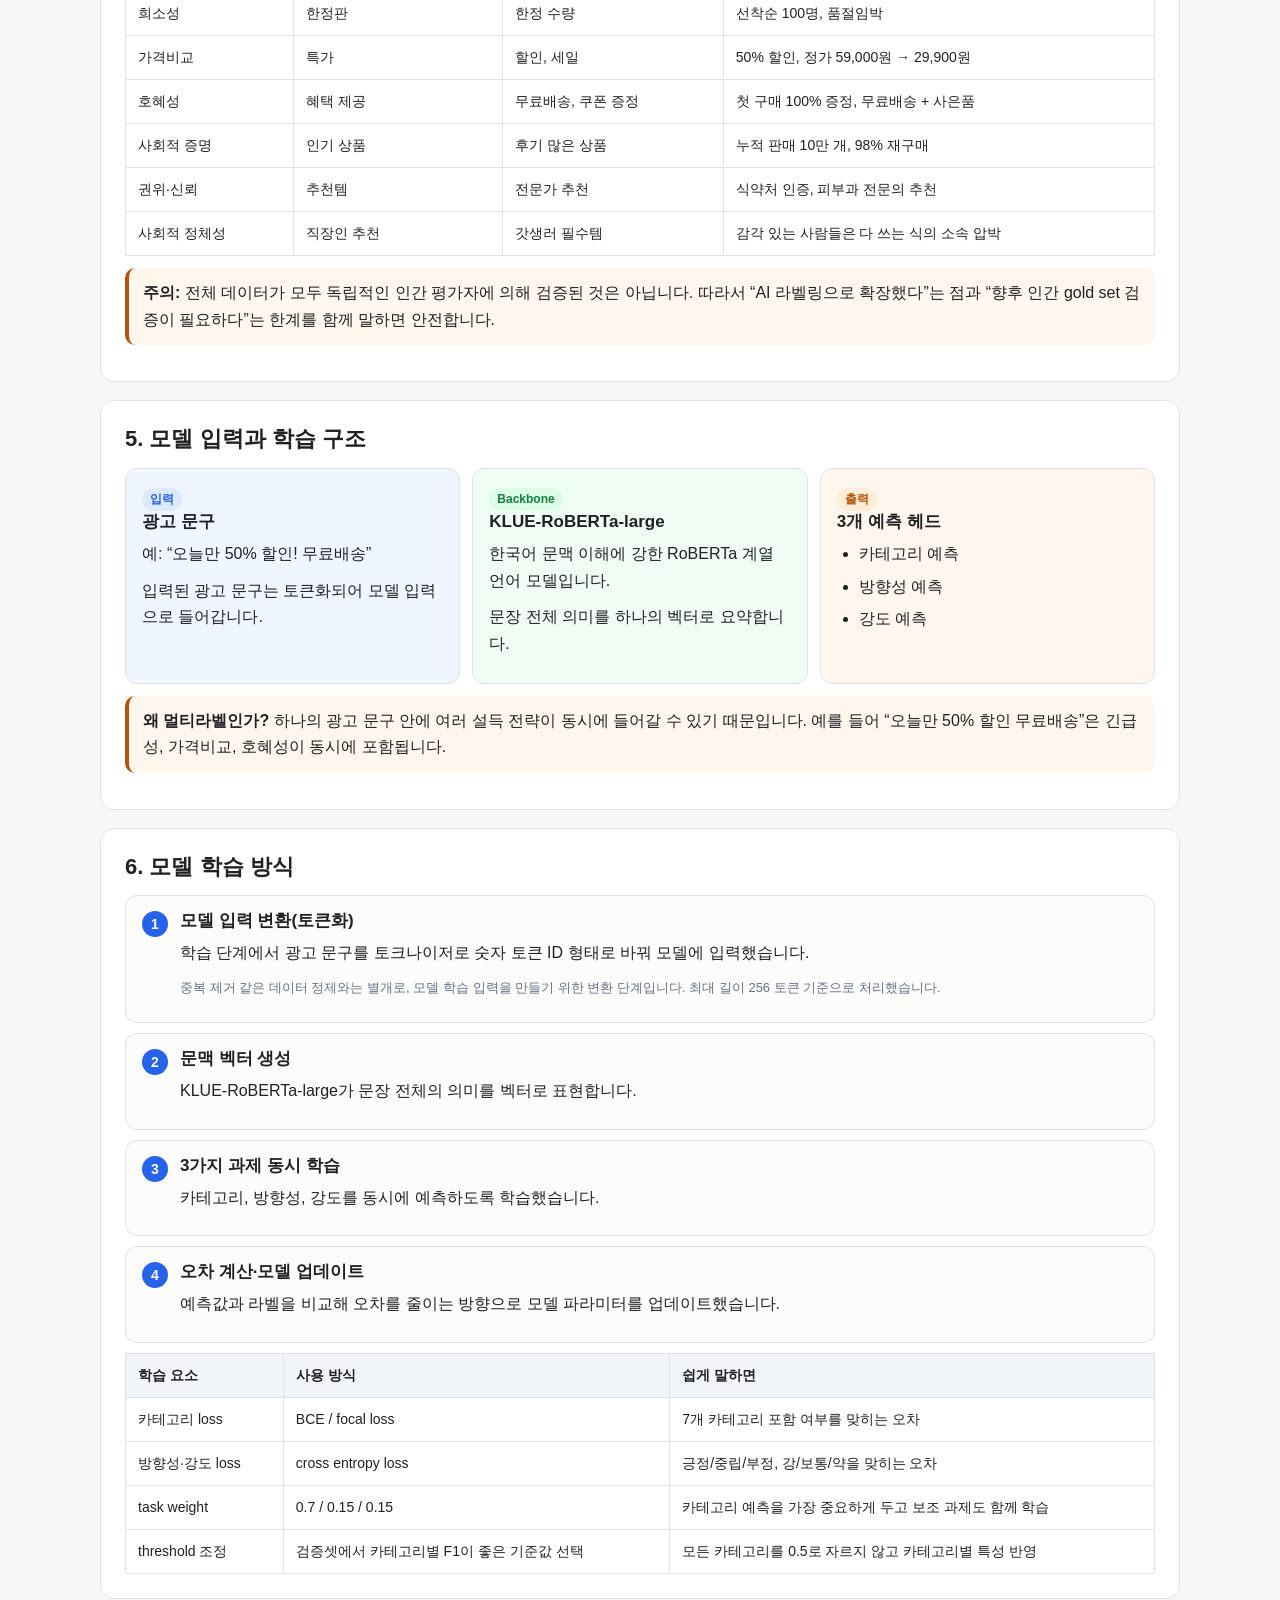
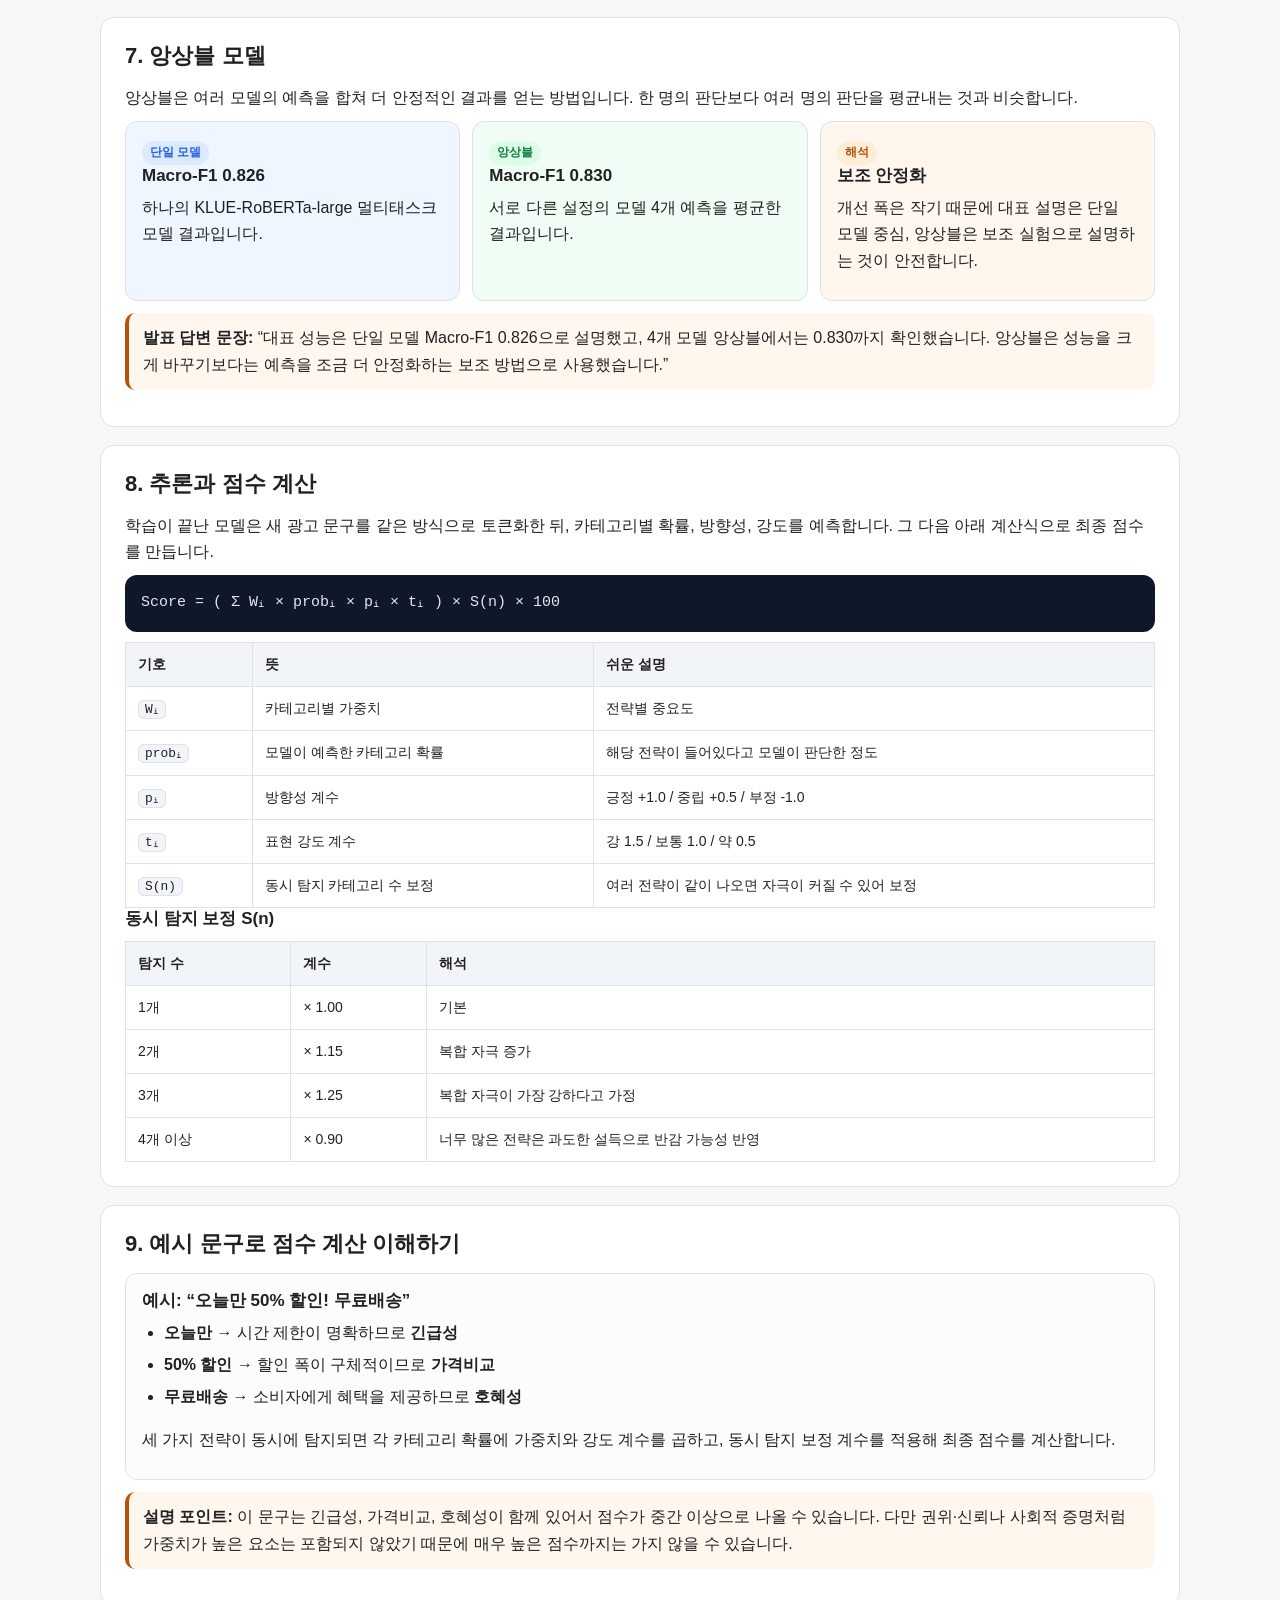
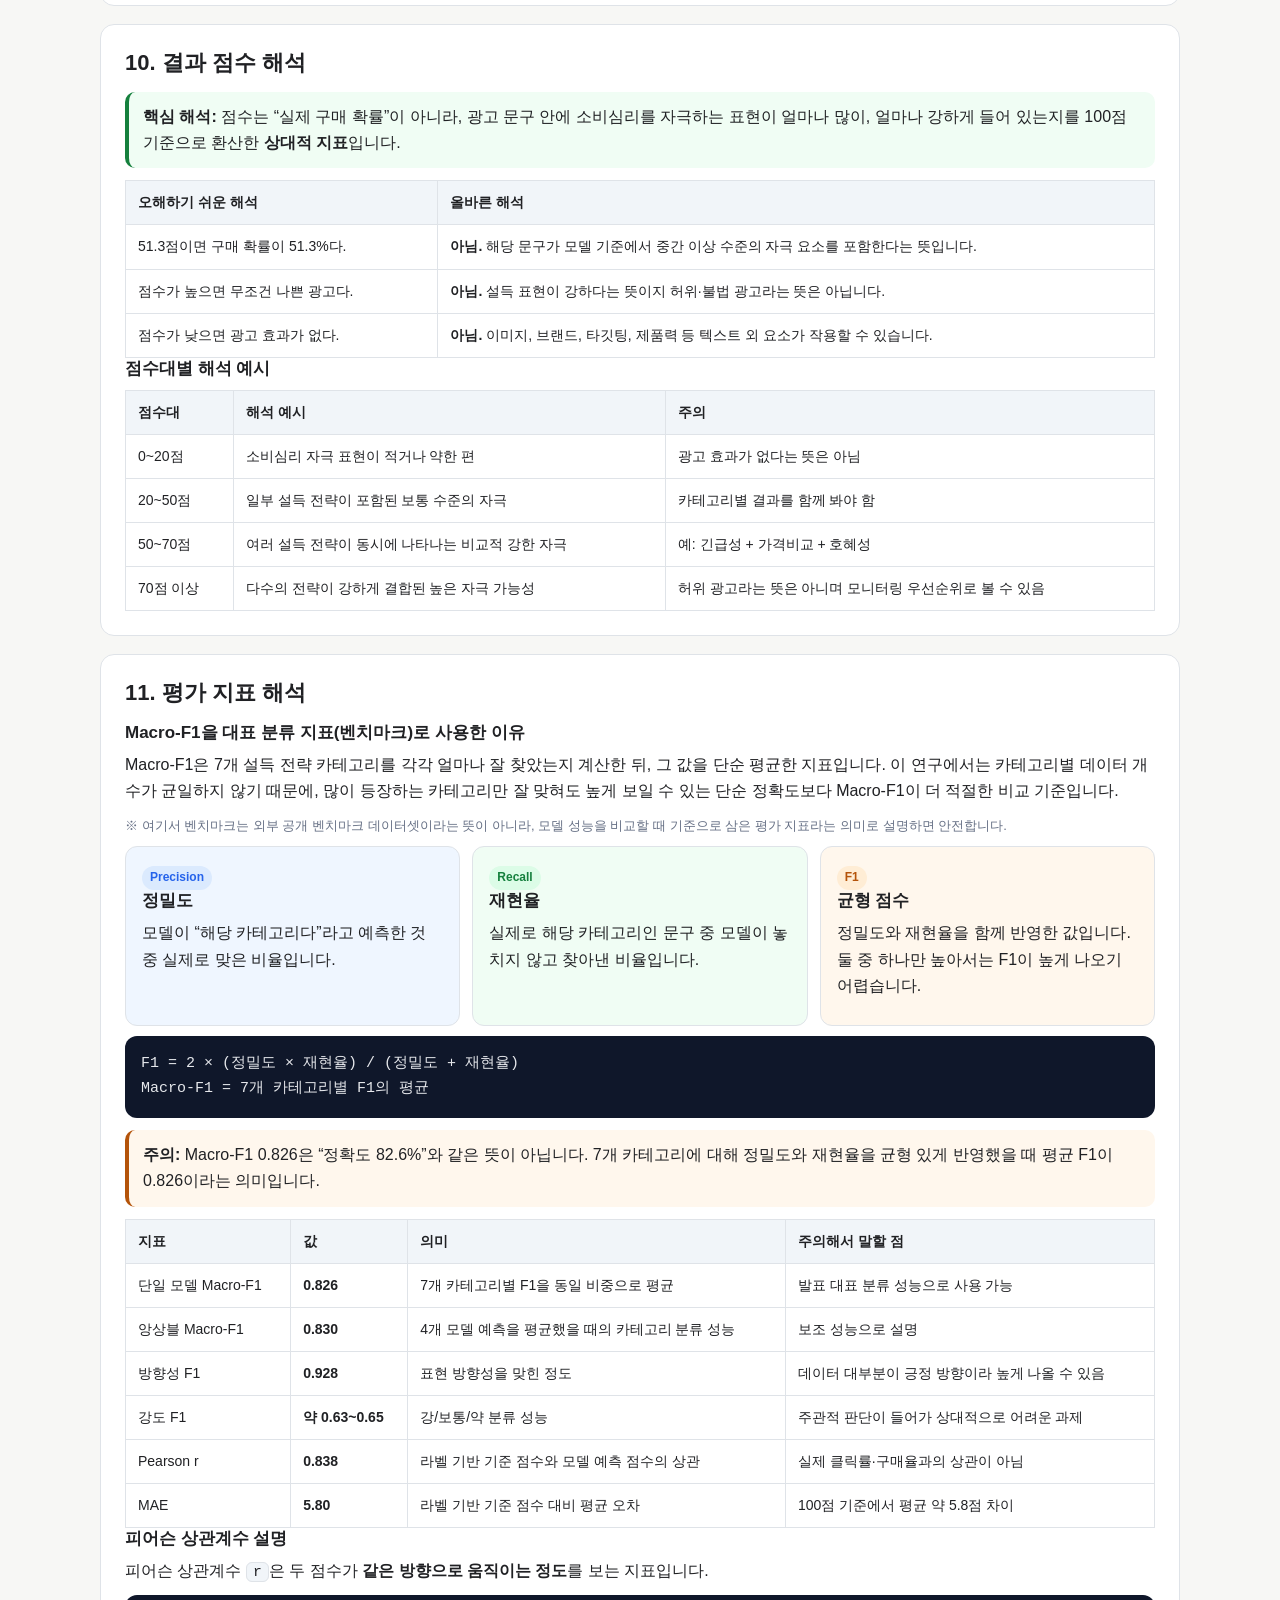
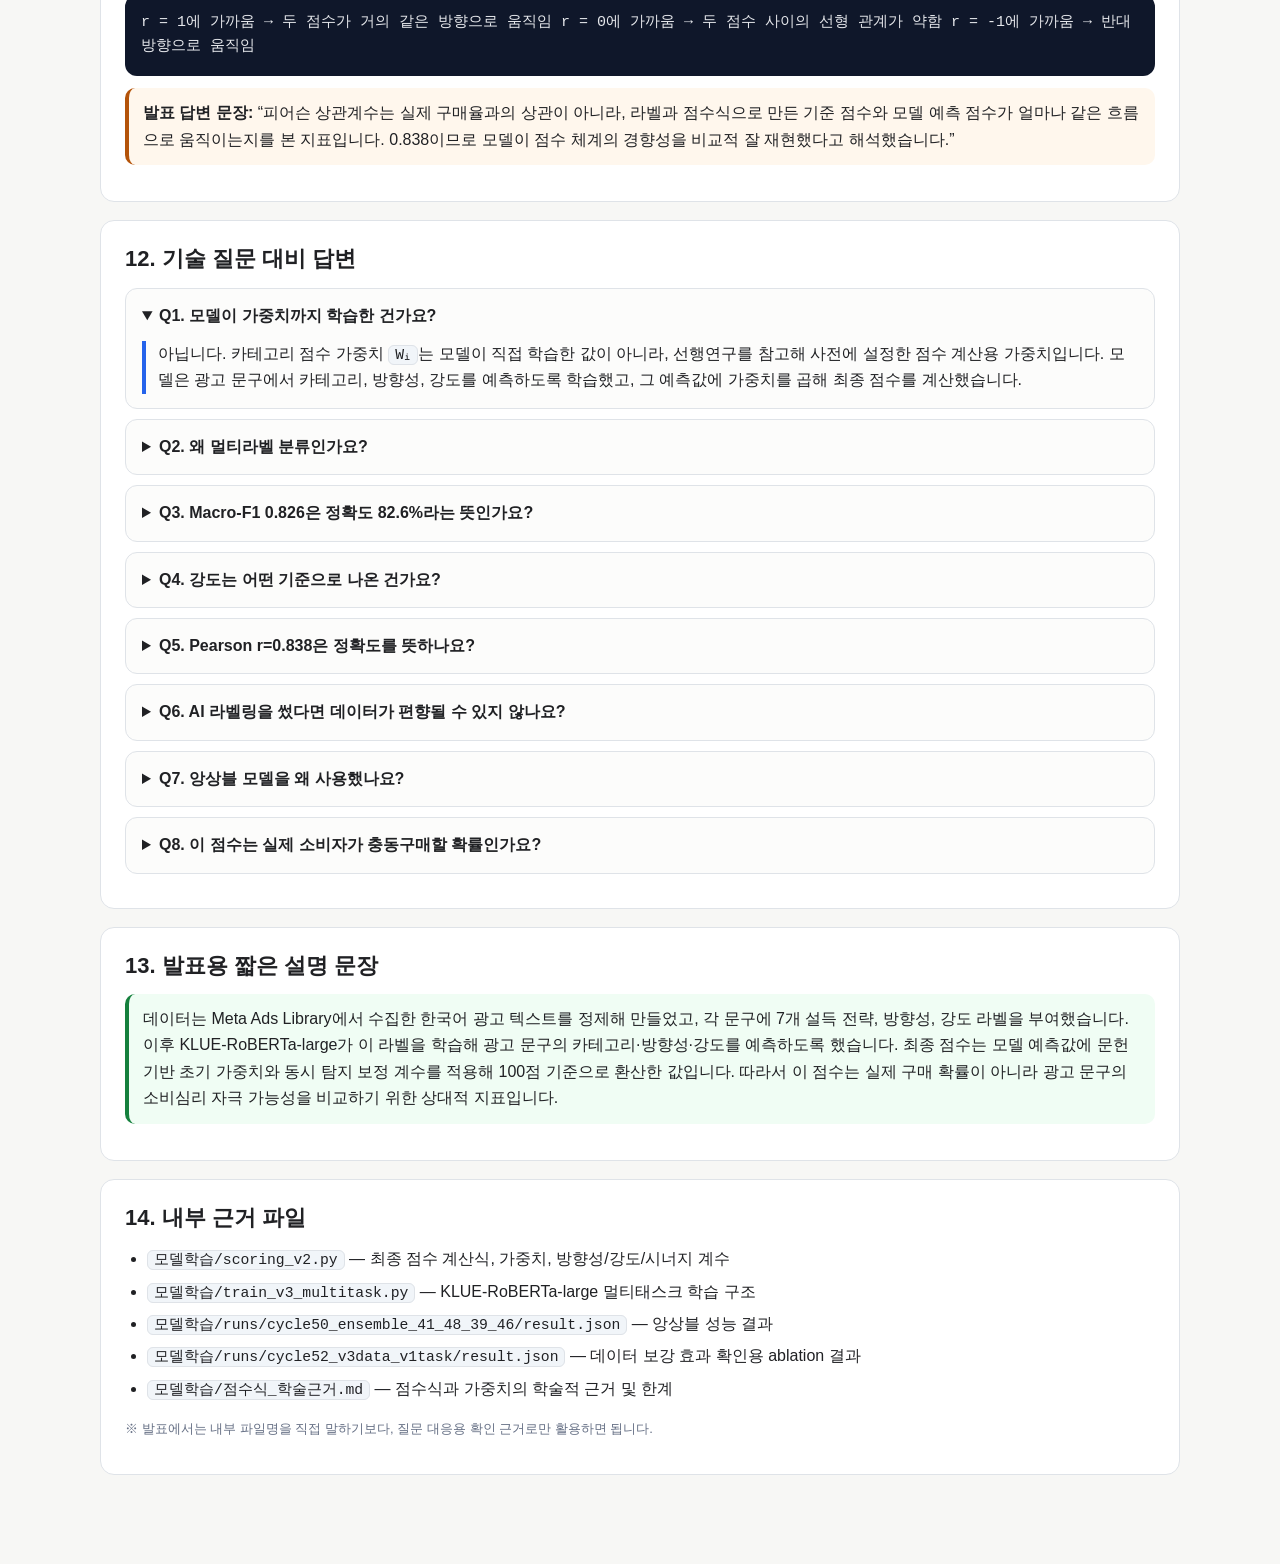
==== commit ec2ea61b: "Add Macro-F1 benchmark explanation" ====
--- a/model_training_technical_explanation.html
+++ b/model_training_technical_explanation.html
@@ -576,6 +576,42 @@
 
   <section>
     <h2>11. 평가 지표 해석</h2>
+    <h3>Macro-F1을 대표 분류 지표(벤치마크)로 사용한 이유</h3>
+    <p>
+      Macro-F1은 7개 설득 전략 카테고리를 각각 얼마나 잘 찾았는지 계산한 뒤, 그 값을 단순 평균한 지표입니다.
+      이 연구에서는 카테고리별 데이터 개수가 균일하지 않기 때문에, 많이 등장하는 카테고리만 잘 맞혀도 높게 보일 수 있는 단순 정확도보다
+      Macro-F1이 더 적절한 비교 기준입니다.
+    </p>
+    <p class="small">
+      ※ 여기서 벤치마크는 외부 공개 벤치마크 데이터셋이라는 뜻이 아니라, 모델 성능을 비교할 때 기준으로 삼은 평가 지표라는 의미로 설명하면 안전합니다.
+    </p>
+    <div class="grid">
+      <div class="card blue">
+        <span class="tag">Precision</span>
+        <h3>정밀도</h3>
+        <p>모델이 “해당 카테고리다”라고 예측한 것 중 실제로 맞은 비율입니다.</p>
+      </div>
+      <div class="card green">
+        <span class="tag green">Recall</span>
+        <h3>재현율</h3>
+        <p>실제로 해당 카테고리인 문구 중 모델이 놓치지 않고 찾아낸 비율입니다.</p>
+      </div>
+      <div class="card orange">
+        <span class="tag orange">F1</span>
+        <h3>균형 점수</h3>
+        <p>정밀도와 재현율을 함께 반영한 값입니다. 둘 중 하나만 높아서는 F1이 높게 나오기 어렵습니다.</p>
+      </div>
+    </div>
+    <div class="formula">
+      F1 = 2 × (정밀도 × 재현율) / (정밀도 + 재현율)
+      <br>
+      Macro-F1 = 7개 카테고리별 F1의 평균
+    </div>
+    <div class="note">
+      <strong>주의:</strong>
+      Macro-F1 0.826은 “정확도 82.6%”와 같은 뜻이 아닙니다.
+      7개 카테고리에 대해 정밀도와 재현율을 균형 있게 반영했을 때 평균 F1이 0.826이라는 의미입니다.
+    </div>
     <table>
       <thead>
       <tr>
@@ -586,8 +622,8 @@
       </tr>
       </thead>
       <tbody>
-      <tr><td>단일 모델 Macro-F1</td><td><strong>0.826</strong></td><td>7개 카테고리 분류 성능의 평균</td><td>발표 대표 분류 성능으로 사용 가능</td></tr>
-      <tr><td>앙상블 Macro-F1</td><td><strong>0.830</strong></td><td>4개 모델 예측을 평균했을 때의 성능</td><td>보조 성능으로 설명</td></tr>
+      <tr><td>단일 모델 Macro-F1</td><td><strong>0.826</strong></td><td>7개 카테고리별 F1을 동일 비중으로 평균</td><td>발표 대표 분류 성능으로 사용 가능</td></tr>
+      <tr><td>앙상블 Macro-F1</td><td><strong>0.830</strong></td><td>4개 모델 예측을 평균했을 때의 카테고리 분류 성능</td><td>보조 성능으로 설명</td></tr>
       <tr><td>방향성 F1</td><td><strong>0.928</strong></td><td>표현 방향성을 맞힌 정도</td><td>데이터 대부분이 긍정 방향이라 높게 나올 수 있음</td></tr>
       <tr><td>강도 F1</td><td><strong>약 0.63~0.65</strong></td><td>강/보통/약 분류 성능</td><td>주관적 판단이 들어가 상대적으로 어려운 과제</td></tr>
       <tr><td>Pearson r</td><td><strong>0.838</strong></td><td>라벨 기반 기준 점수와 모델 예측 점수의 상관</td><td>실제 클릭률·구매율과의 상관이 아님</td></tr>
@@ -627,28 +663,37 @@
       </div>
     </details>
     <details>
-      <summary>Q3. 강도는 어떤 기준으로 나온 건가요?</summary>
+      <summary>Q3. Macro-F1 0.826은 정확도 82.6%라는 뜻인가요?</summary>
+      <div class="answer">
+        아닙니다. Macro-F1은 정확도가 아니라, 7개 카테고리 각각의 F1 점수를 평균한 분류 성능 지표입니다.
+        F1은 정밀도와 재현율을 함께 보는 값이기 때문에, 모델이 특정 카테고리를 과하게 예측하거나 너무 놓치는 경우 모두 점수가 낮아집니다.
+        이 연구에서는 카테고리별 데이터 수가 다르기 때문에 Macro-F1을 대표 분류 지표로 사용했습니다.
+        다만 외부 공개 벤치마크를 사용했다는 뜻이 아니라, 자체 테스트셋에서 모델 성능을 비교하는 기준 지표로 사용했다는 의미입니다.
+      </div>
+    </details>
+    <details>
+      <summary>Q4. 강도는 어떤 기준으로 나온 건가요?</summary>
       <div class="answer">
         강도는 라벨링 단계에서 사람이 정한 약·보통·강 기준을 모델이 학습한 결과입니다.
         표현이 더 구체적이고 직접적으로 구매를 유도할수록 강하게 분류됩니다.
       </div>
     </details>
     <details>
-      <summary>Q4. Pearson r=0.838은 정확도를 뜻하나요?</summary>
+      <summary>Q5. Pearson r=0.838은 정확도를 뜻하나요?</summary>
       <div class="answer">
         정확도와는 다릅니다. Pearson r은 기준 점수와 예측 점수가 같은 방향으로 움직이는 정도를 보는 상관 지표입니다.
         실제 소비자 클릭률이나 구매율과의 상관은 아닙니다.
       </div>
     </details>
     <details>
-      <summary>Q5. AI 라벨링을 썼다면 데이터가 편향될 수 있지 않나요?</summary>
+      <summary>Q6. AI 라벨링을 썼다면 데이터가 편향될 수 있지 않나요?</summary>
       <div class="answer">
         그 가능성이 있습니다. 그래서 초기에는 사람이 직접 라벨링하면서 기준을 정리했고, 그 기준으로 AI 라벨링을 확장했습니다.
         다만 모든 데이터가 독립적인 인간 평가자에 의해 검증된 것은 아니므로, 향후 인간 gold set 검증이 필요합니다.
       </div>
     </details>
     <details>
-      <summary>Q6. 앙상블 모델을 왜 사용했나요?</summary>
+      <summary>Q7. 앙상블 모델을 왜 사용했나요?</summary>
       <div class="answer">
         여러 모델의 예측을 평균하면 한 모델의 우연한 오차를 줄일 수 있기 때문입니다.
         단일 모델은 Macro-F1 0.826, 4개 모델 앙상블은 0.830으로 소폭 개선되었습니다.
@@ -656,7 +701,7 @@
       </div>
     </details>
     <details>
-      <summary>Q7. 이 점수는 실제 소비자가 충동구매할 확률인가요?</summary>
+      <summary>Q8. 이 점수는 실제 소비자가 충동구매할 확률인가요?</summary>
       <div class="answer">
         아닙니다. 이 점수는 실제 구매 확률이 아니라 광고 텍스트 안의 설득 전략 자극 정도를 상대적으로 보여주는 합성지표입니다.
         실제 클릭률, 구매 전환율, 소비자 실험 데이터를 넣어 검증하면 이후 더 실증적인 점수로 발전시킬 수 있습니다.
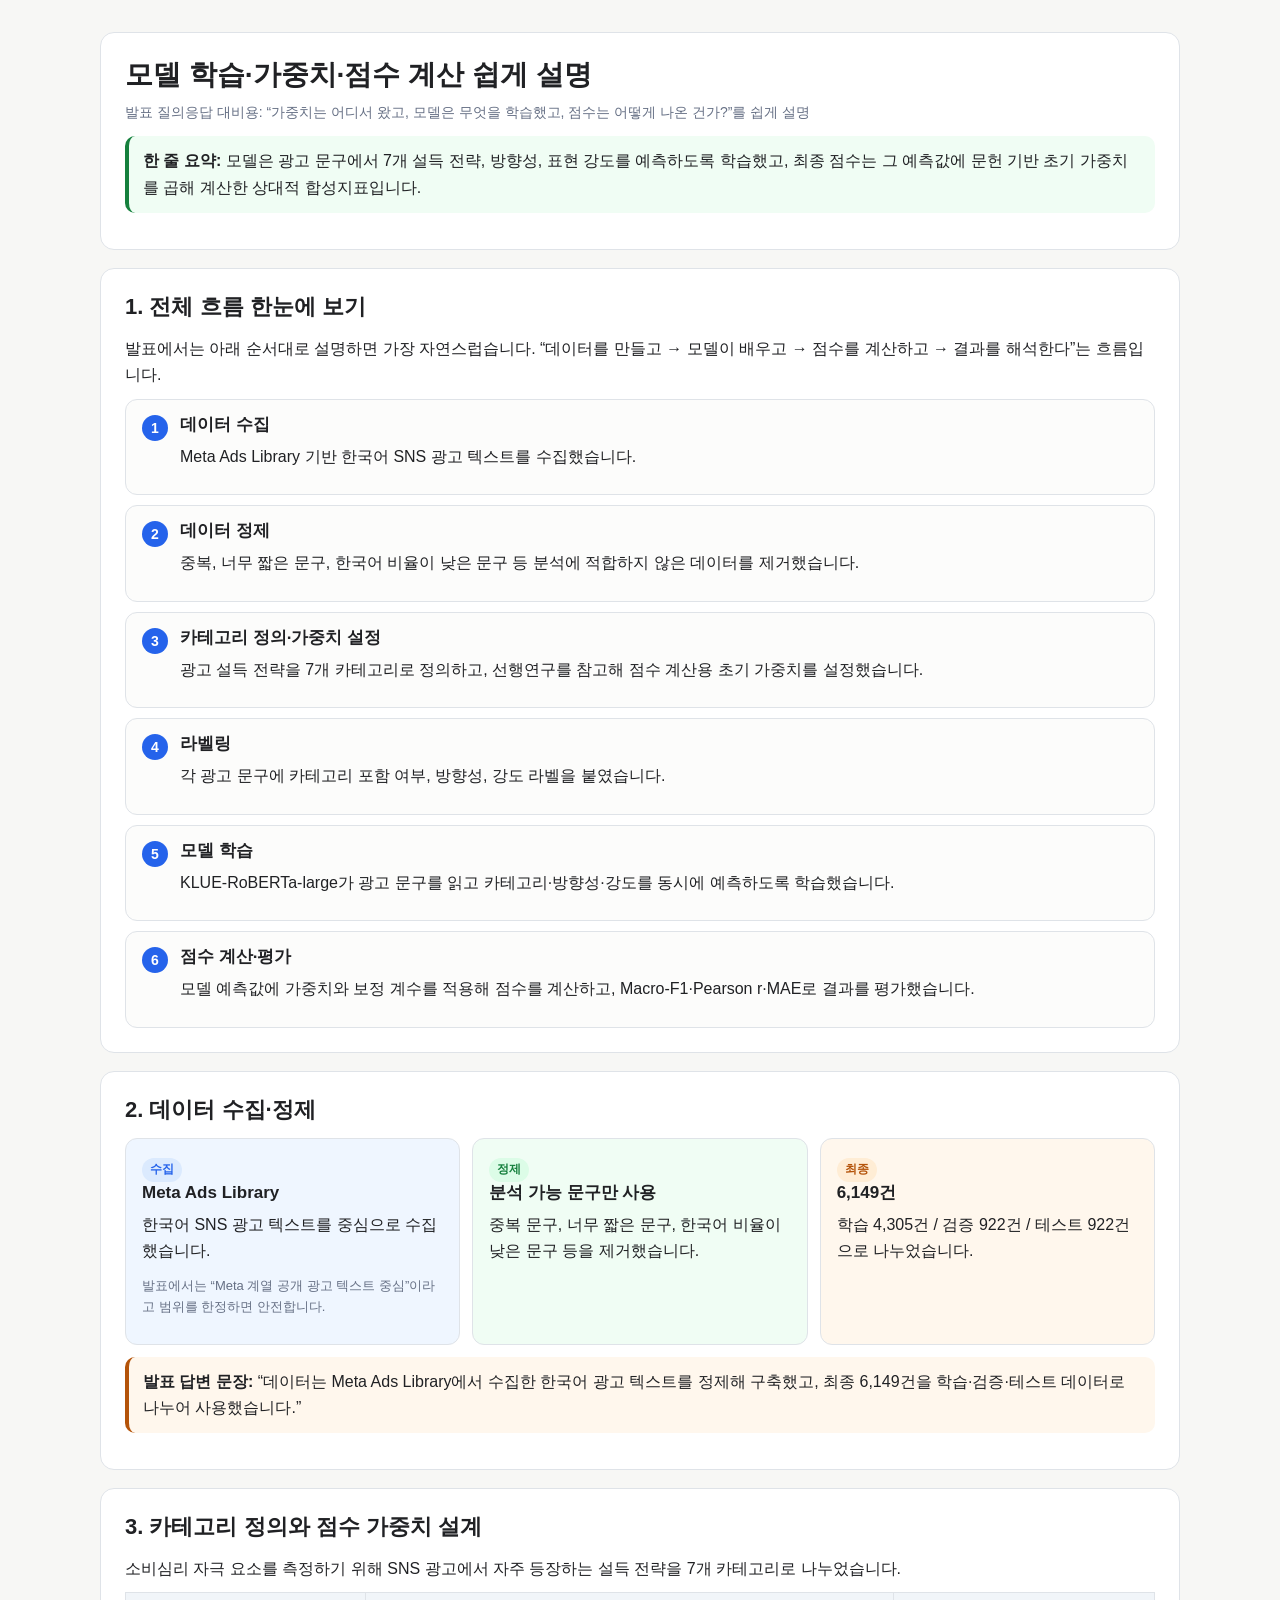
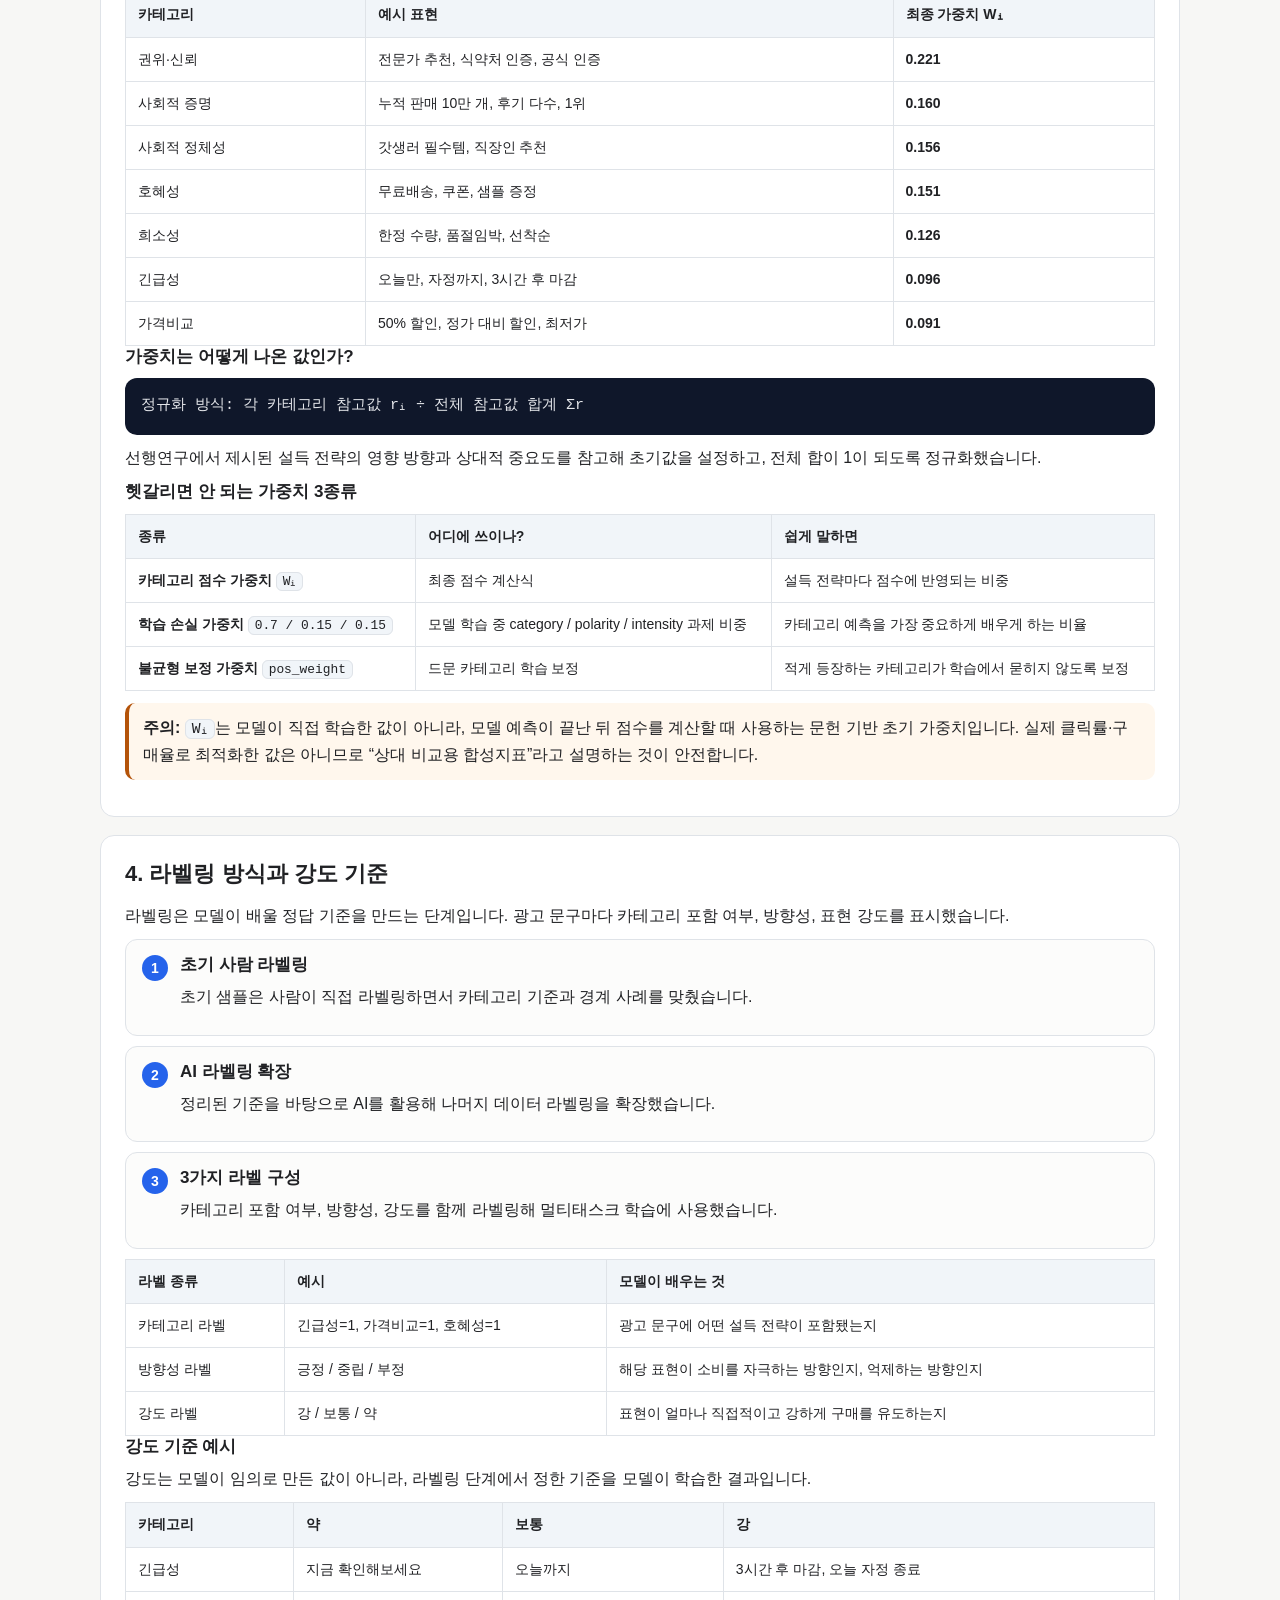
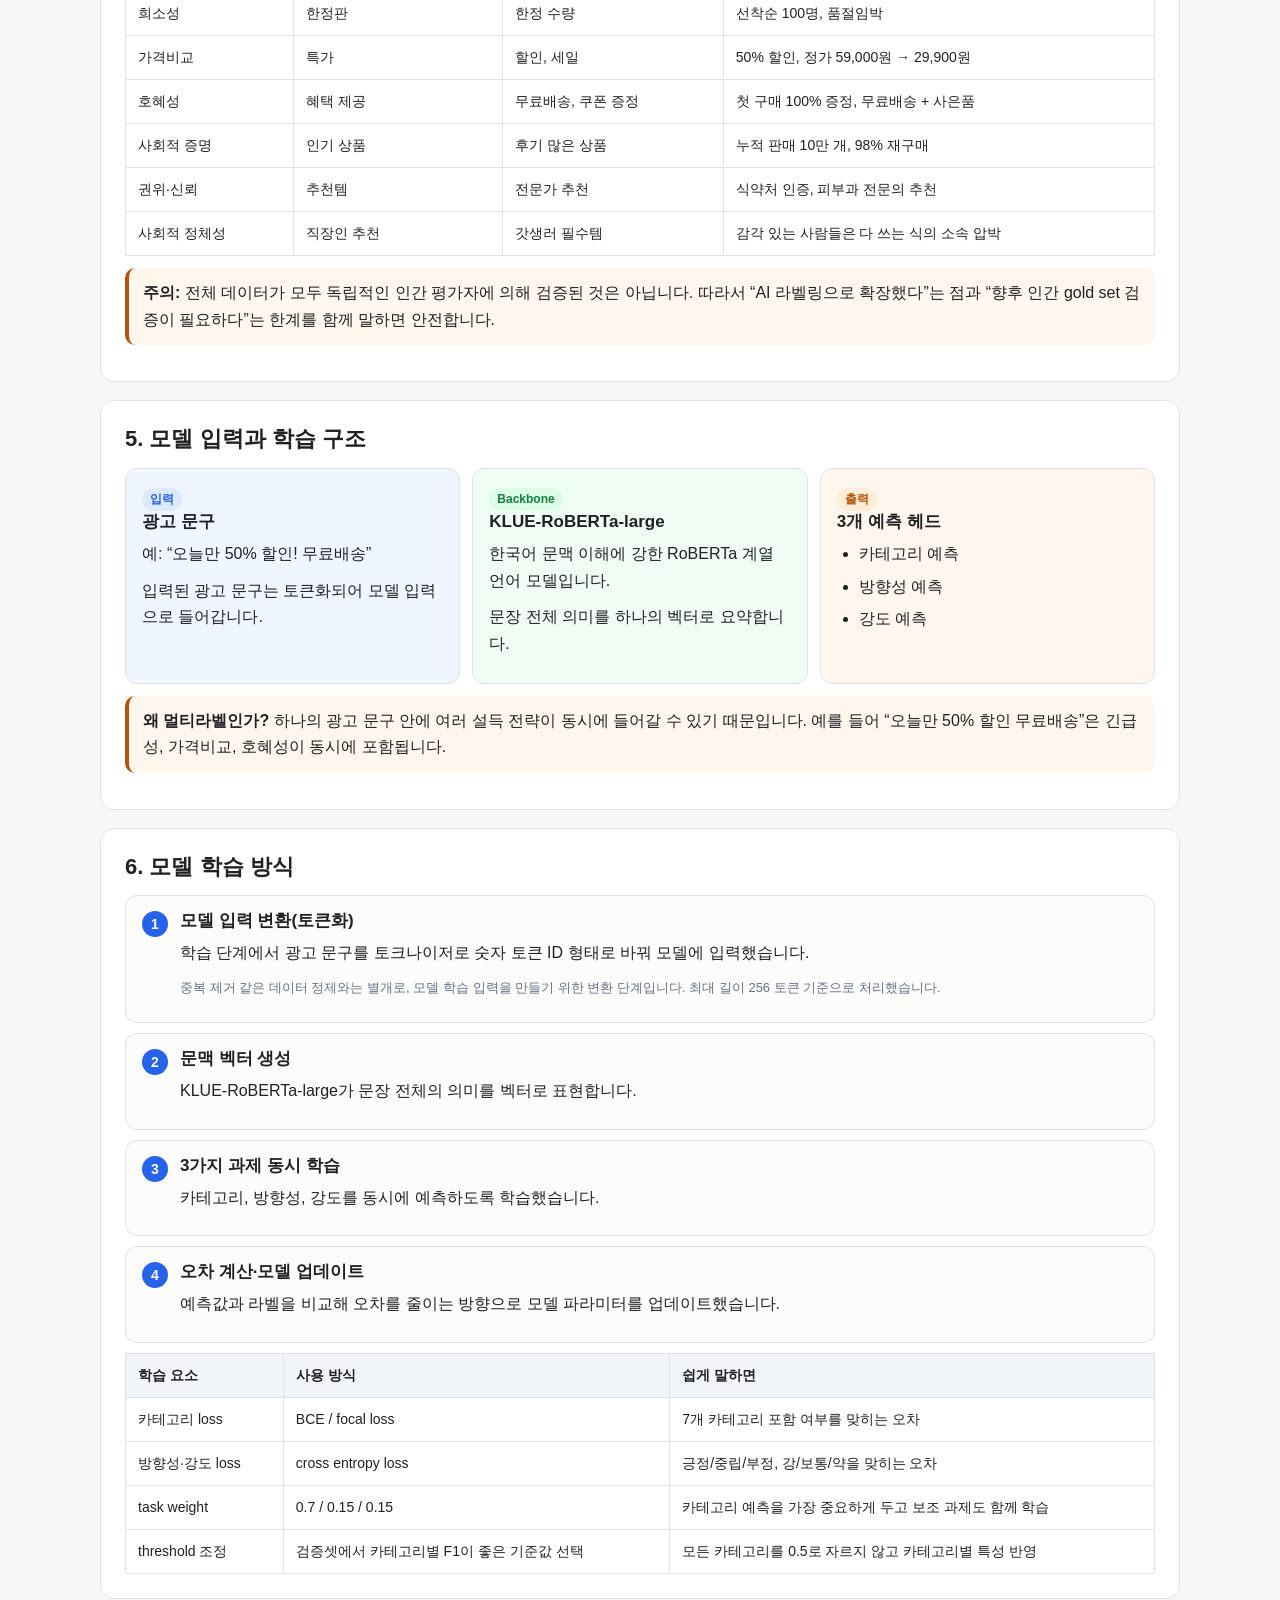
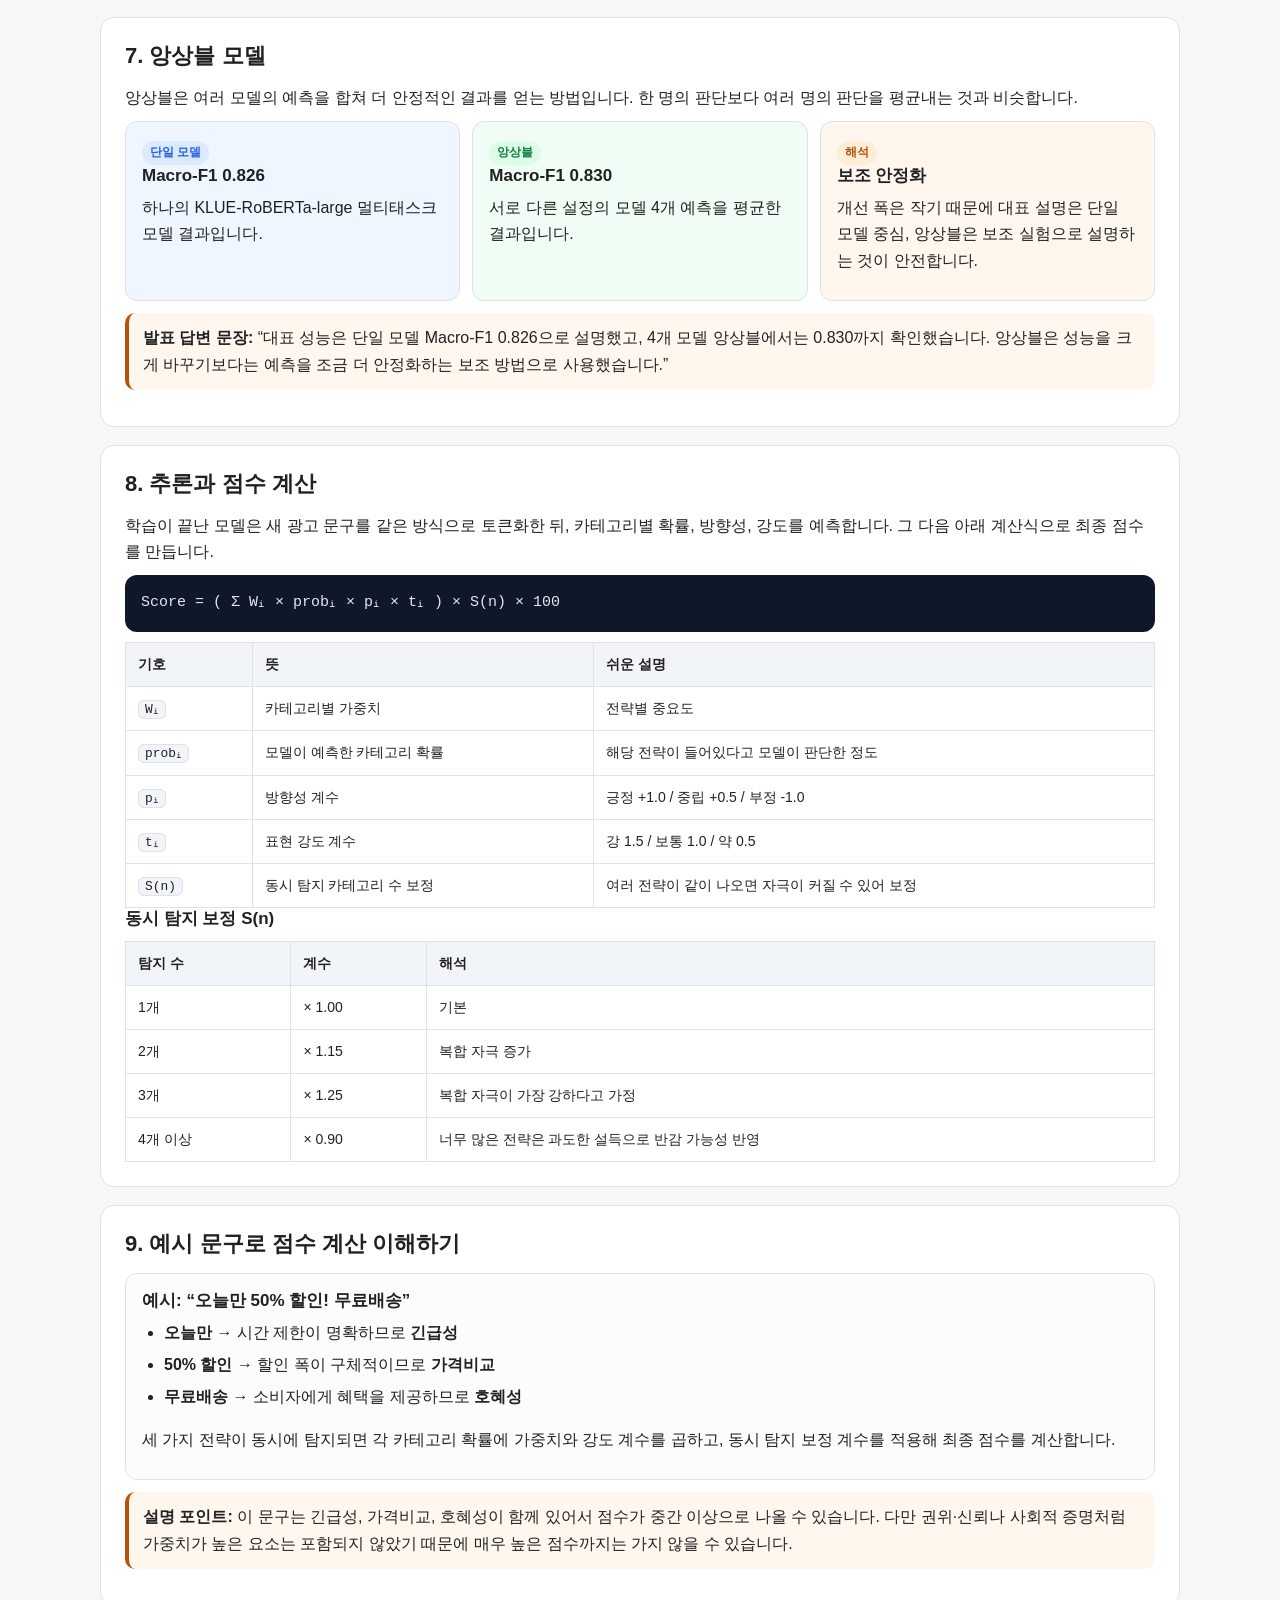
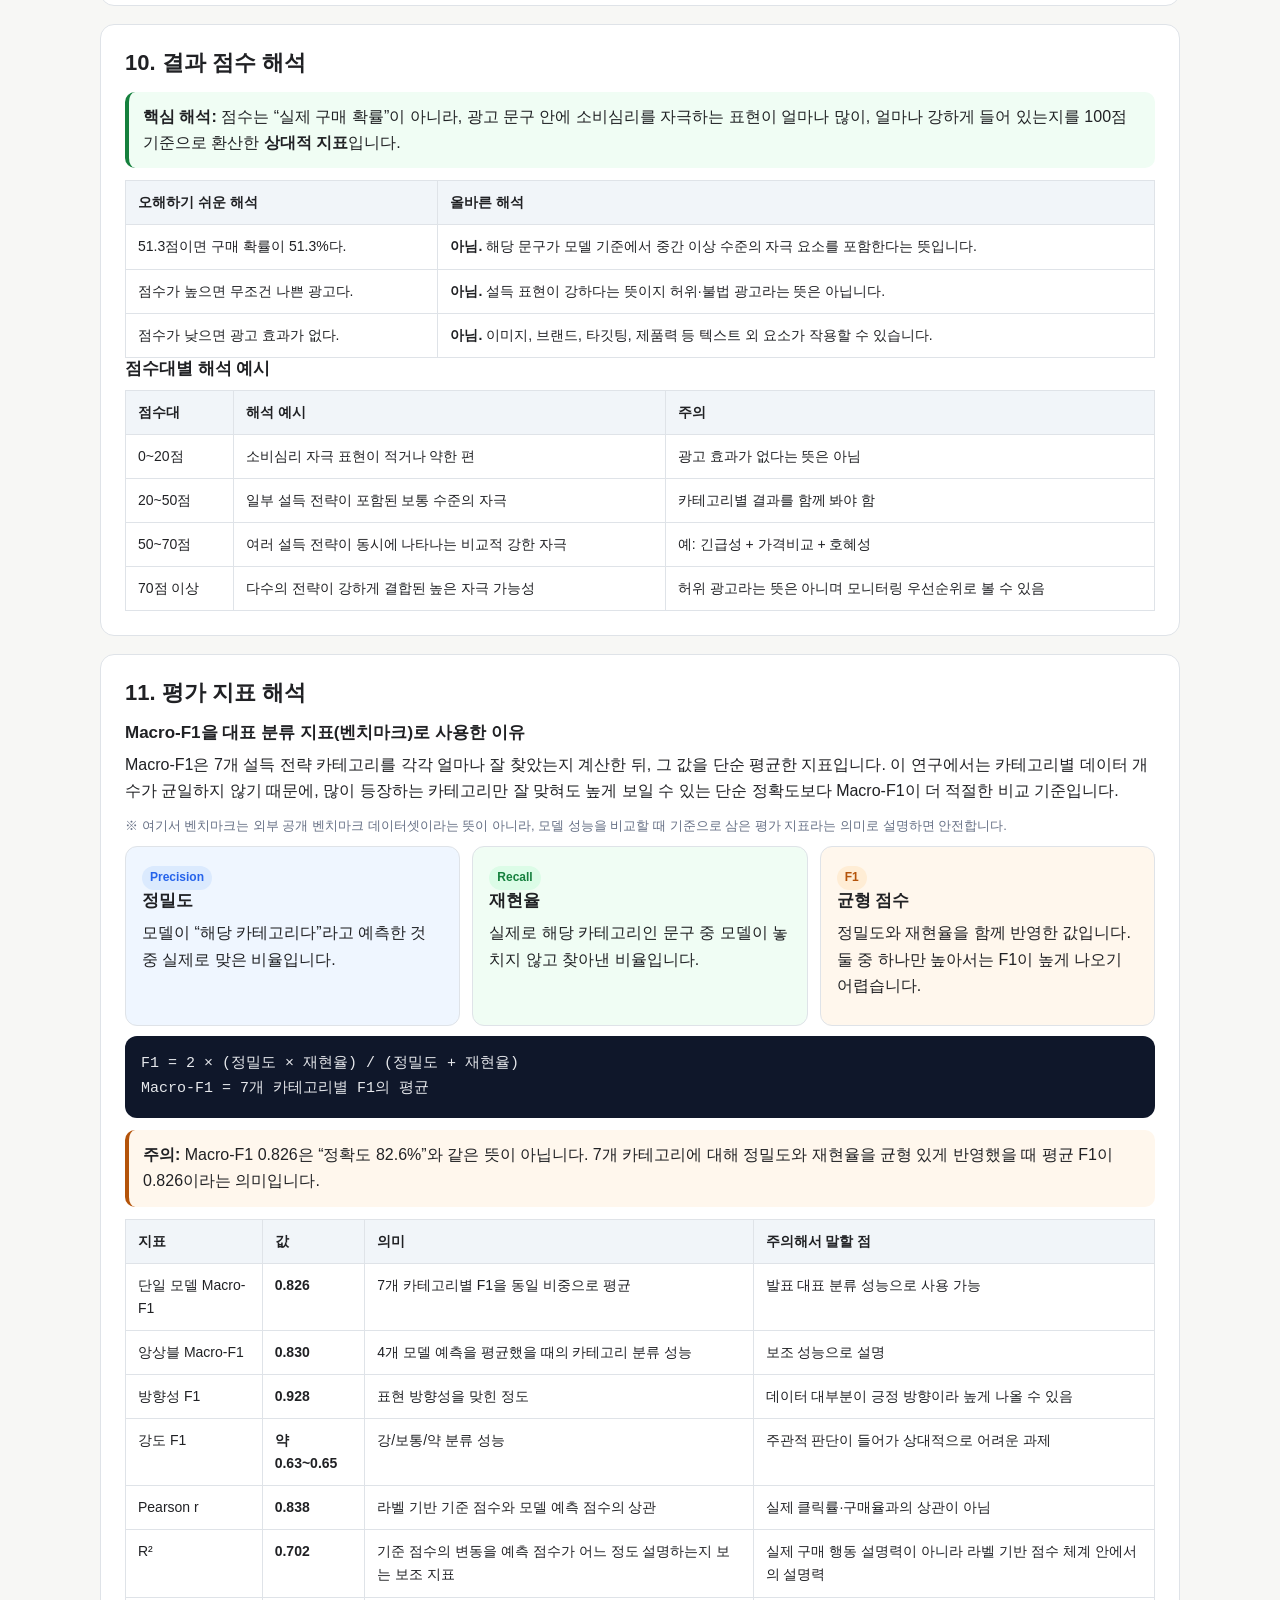
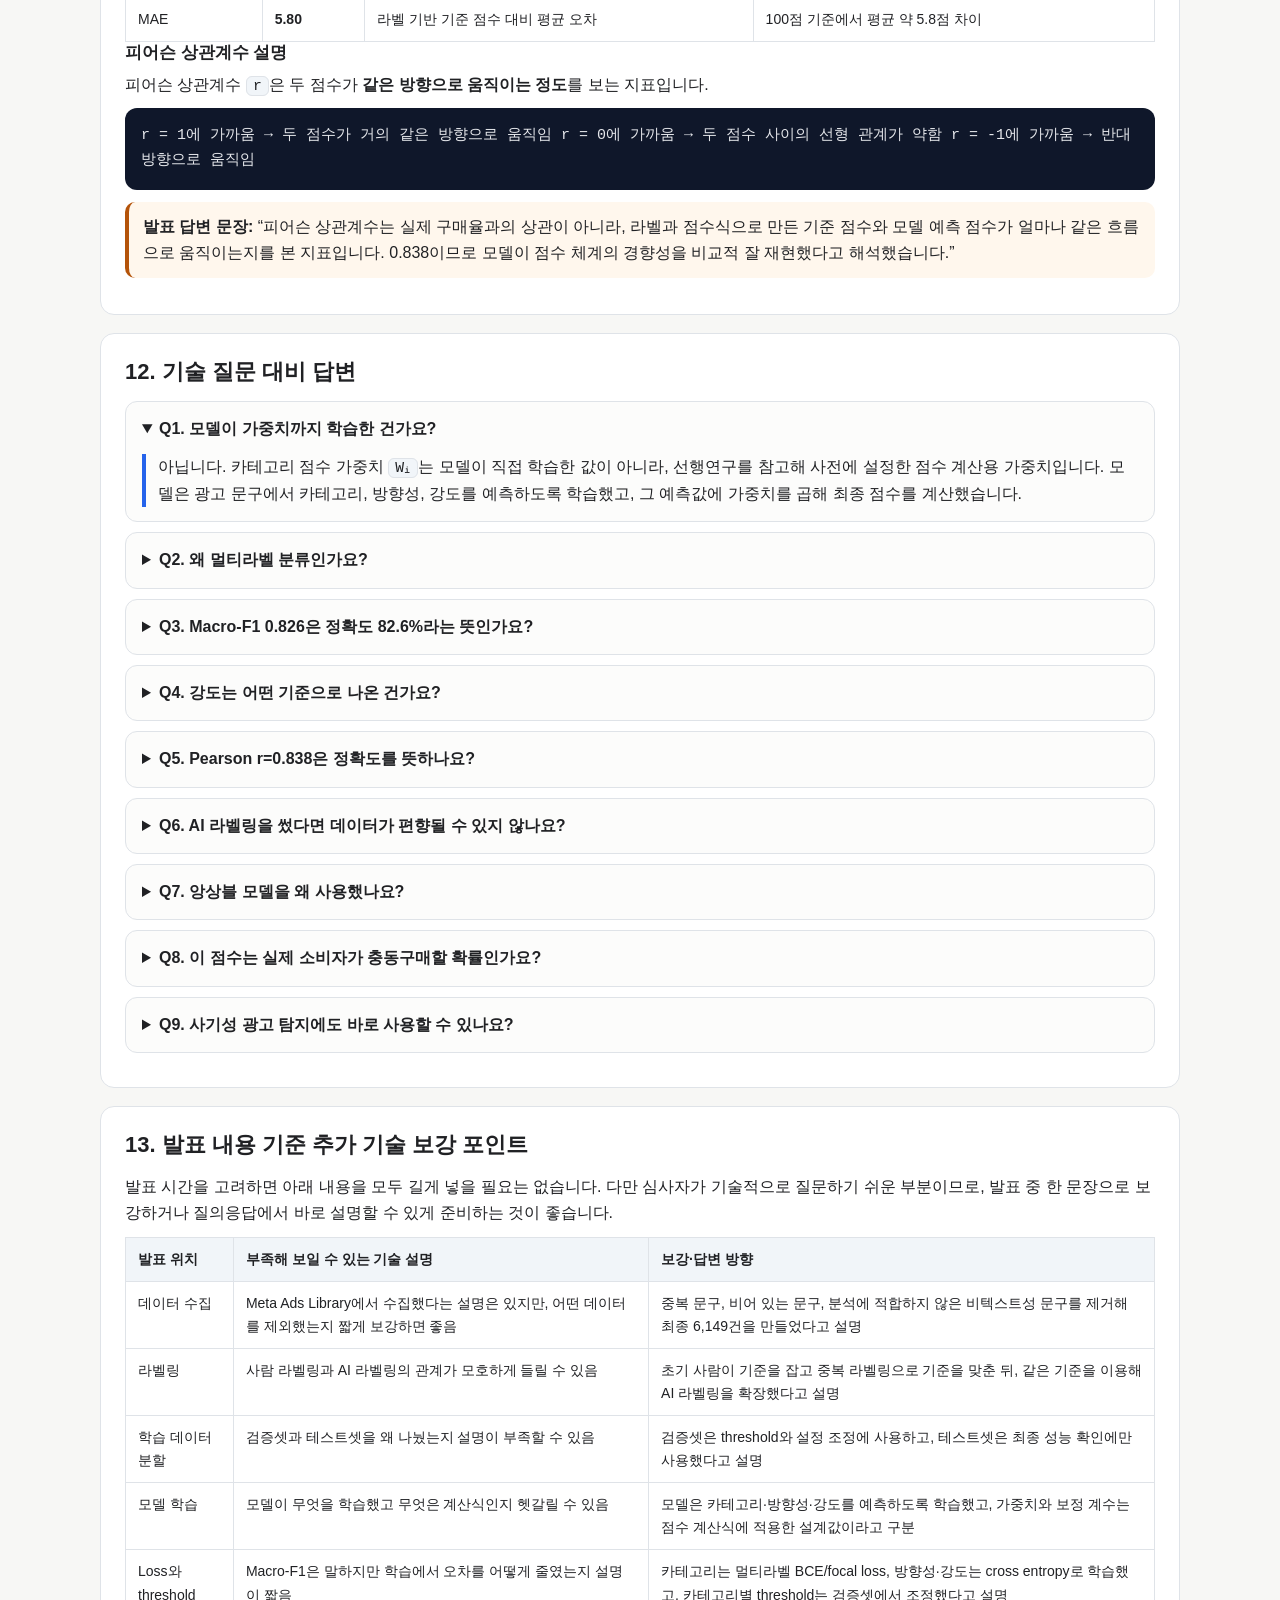
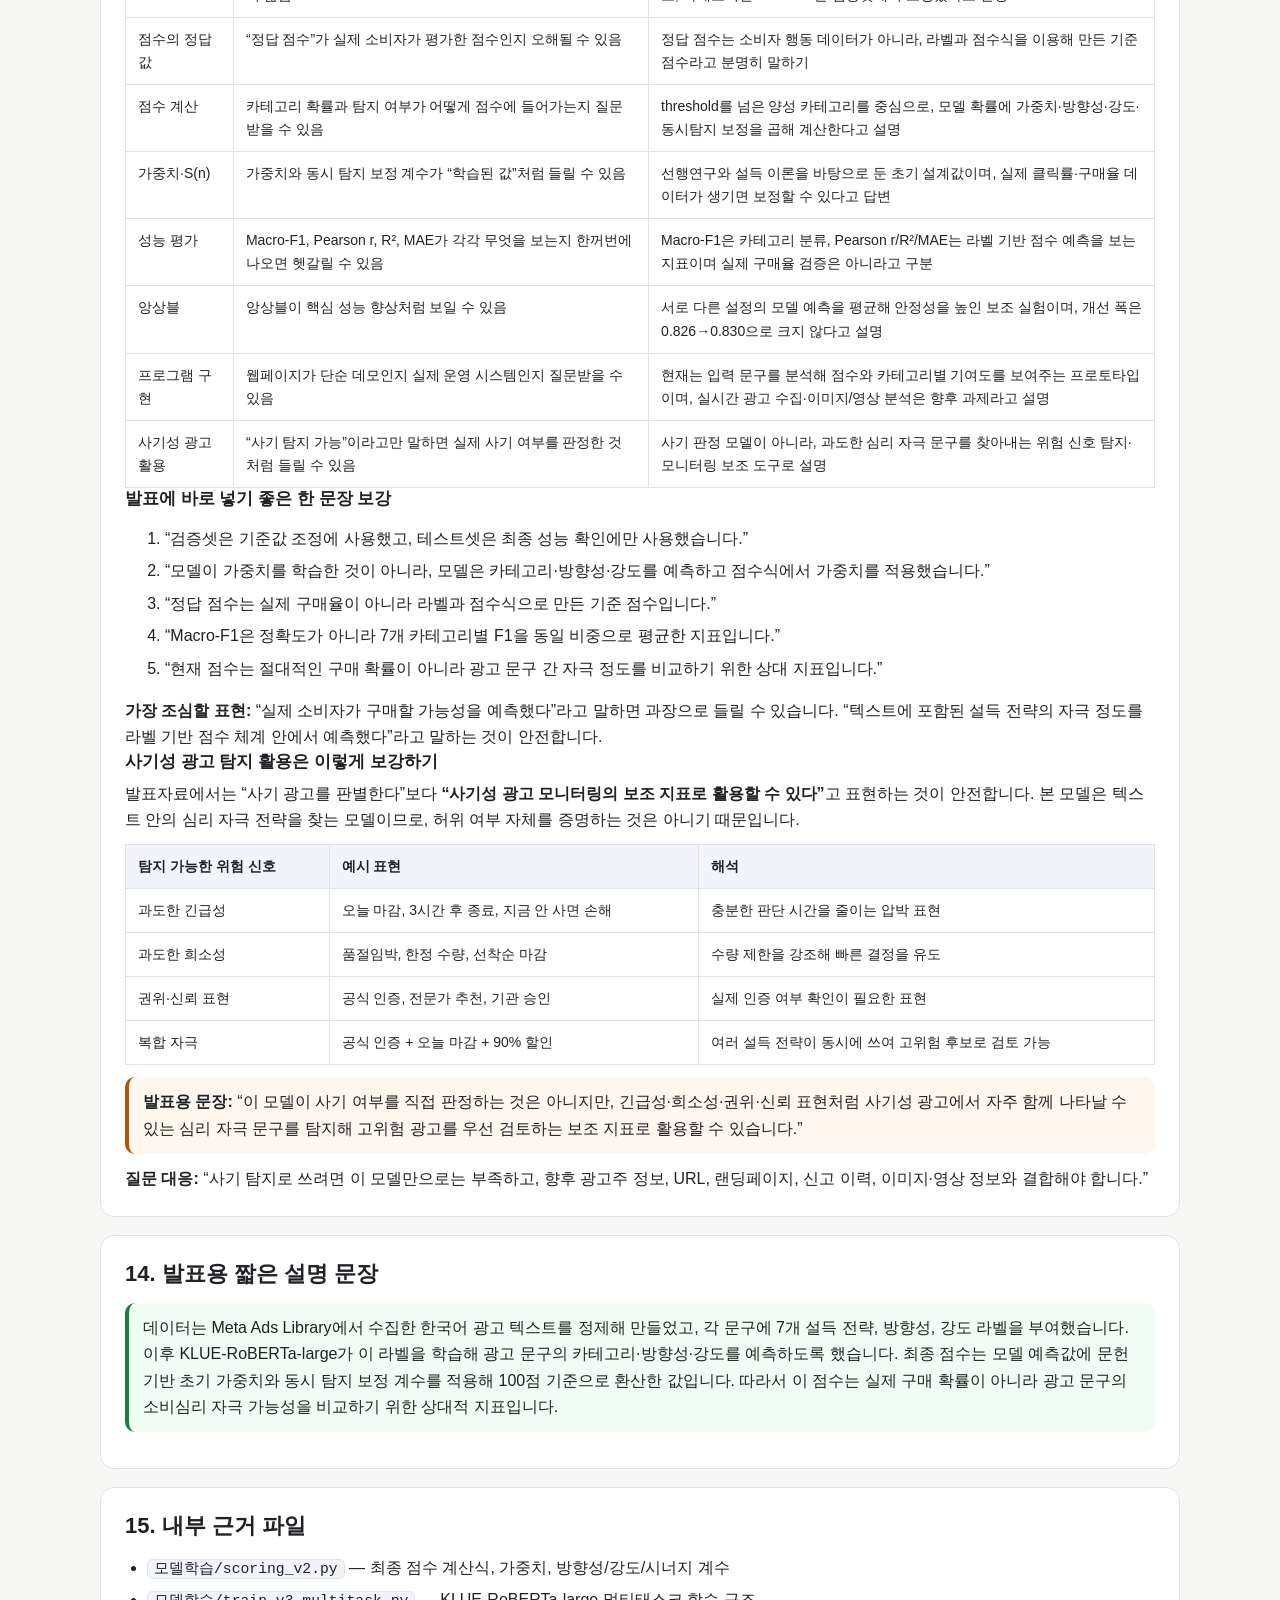
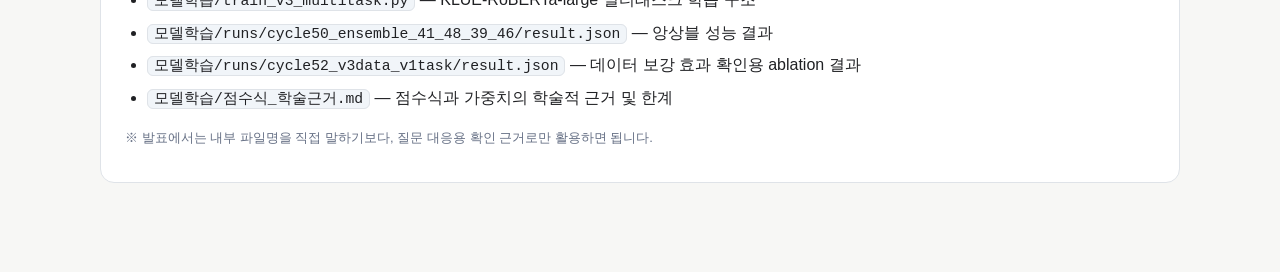
==== commit e3d4f2ef: "Add technical gap and fraud detection guidance" ====
--- a/model_training_technical_explanation.html
+++ b/model_training_technical_explanation.html
@@ -627,6 +627,7 @@
       <tr><td>방향성 F1</td><td><strong>0.928</strong></td><td>표현 방향성을 맞힌 정도</td><td>데이터 대부분이 긍정 방향이라 높게 나올 수 있음</td></tr>
       <tr><td>강도 F1</td><td><strong>약 0.63~0.65</strong></td><td>강/보통/약 분류 성능</td><td>주관적 판단이 들어가 상대적으로 어려운 과제</td></tr>
       <tr><td>Pearson r</td><td><strong>0.838</strong></td><td>라벨 기반 기준 점수와 모델 예측 점수의 상관</td><td>실제 클릭률·구매율과의 상관이 아님</td></tr>
+      <tr><td>R²</td><td><strong>0.702</strong></td><td>기준 점수의 변동을 예측 점수가 어느 정도 설명하는지 보는 보조 지표</td><td>실제 구매 행동 설명력이 아니라 라벨 기반 점수 체계 안에서의 설명력</td></tr>
       <tr><td>MAE</td><td><strong>5.80</strong></td><td>라벨 기반 기준 점수 대비 평균 오차</td><td>100점 기준에서 평균 약 5.8점 차이</td></tr>
       </tbody>
     </table>
@@ -707,10 +708,136 @@
         실제 클릭률, 구매 전환율, 소비자 실험 데이터를 넣어 검증하면 이후 더 실증적인 점수로 발전시킬 수 있습니다.
       </div>
     </details>
-  </section>
-
-  <section>
-    <h2>13. 발표용 짧은 설명 문장</h2>
+    <details>
+      <summary>Q9. 사기성 광고 탐지에도 바로 사용할 수 있나요?</summary>
+      <div class="answer">
+        단독으로 “사기 광고다”라고 판정하는 모델은 아닙니다.
+        다만 긴급성, 희소성, 권위·신뢰 표현이 과도하게 결합되거나 “공식 인증”, “오늘 마감”, “품절임박” 같은 표현이 반복되는 광고를
+        우선 검토 대상으로 걸러내는 보조 신호로 활용할 수 있습니다.
+        실제 사기 탐지로 확장하려면 광고주 정보, URL, 랜딩페이지, 결제 방식, 신고 이력, 이미지·영상 정보와 함께 판단해야 합니다.
+      </div>
+    </details>
+  </section>
+
+  <section>
+    <h2>13. 발표 내용 기준 추가 기술 보강 포인트</h2>
+    <p>
+      발표 시간을 고려하면 아래 내용을 모두 길게 넣을 필요는 없습니다.
+      다만 심사자가 기술적으로 질문하기 쉬운 부분이므로, 발표 중 한 문장으로 보강하거나 질의응답에서 바로 설명할 수 있게 준비하는 것이 좋습니다.
+    </p>
+    <table>
+      <thead>
+      <tr>
+        <th>발표 위치</th>
+        <th>부족해 보일 수 있는 기술 설명</th>
+        <th>보강·답변 방향</th>
+      </tr>
+      </thead>
+      <tbody>
+      <tr>
+        <td>데이터 수집</td>
+        <td>Meta Ads Library에서 수집했다는 설명은 있지만, 어떤 데이터를 제외했는지 짧게 보강하면 좋음</td>
+        <td>중복 문구, 비어 있는 문구, 분석에 적합하지 않은 비텍스트성 문구를 제거해 최종 6,149건을 만들었다고 설명</td>
+      </tr>
+      <tr>
+        <td>라벨링</td>
+        <td>사람 라벨링과 AI 라벨링의 관계가 모호하게 들릴 수 있음</td>
+        <td>초기 사람이 기준을 잡고 중복 라벨링으로 기준을 맞춘 뒤, 같은 기준을 이용해 AI 라벨링을 확장했다고 설명</td>
+      </tr>
+      <tr>
+        <td>학습 데이터 분할</td>
+        <td>검증셋과 테스트셋을 왜 나눴는지 설명이 부족할 수 있음</td>
+        <td>검증셋은 threshold와 설정 조정에 사용하고, 테스트셋은 최종 성능 확인에만 사용했다고 설명</td>
+      </tr>
+      <tr>
+        <td>모델 학습</td>
+        <td>모델이 무엇을 학습했고 무엇은 계산식인지 헷갈릴 수 있음</td>
+        <td>모델은 카테고리·방향성·강도를 예측하도록 학습했고, 가중치와 보정 계수는 점수 계산식에 적용한 설계값이라고 구분</td>
+      </tr>
+      <tr>
+        <td>Loss와 threshold</td>
+        <td>Macro-F1은 말하지만 학습에서 오차를 어떻게 줄였는지 설명이 짧음</td>
+        <td>카테고리는 멀티라벨 BCE/focal loss, 방향성·강도는 cross entropy로 학습했고, 카테고리별 threshold는 검증셋에서 조정했다고 설명</td>
+      </tr>
+      <tr>
+        <td>점수의 정답값</td>
+        <td>“정답 점수”가 실제 소비자가 평가한 점수인지 오해될 수 있음</td>
+        <td>정답 점수는 소비자 행동 데이터가 아니라, 라벨과 점수식을 이용해 만든 기준 점수라고 분명히 말하기</td>
+      </tr>
+      <tr>
+        <td>점수 계산</td>
+        <td>카테고리 확률과 탐지 여부가 어떻게 점수에 들어가는지 질문받을 수 있음</td>
+        <td>threshold를 넘은 양성 카테고리를 중심으로, 모델 확률에 가중치·방향성·강도·동시탐지 보정을 곱해 계산한다고 설명</td>
+      </tr>
+      <tr>
+        <td>가중치·S(n)</td>
+        <td>가중치와 동시 탐지 보정 계수가 “학습된 값”처럼 들릴 수 있음</td>
+        <td>선행연구와 설득 이론을 바탕으로 둔 초기 설계값이며, 실제 클릭률·구매율 데이터가 생기면 보정할 수 있다고 답변</td>
+      </tr>
+      <tr>
+        <td>성능 평가</td>
+        <td>Macro-F1, Pearson r, R², MAE가 각각 무엇을 보는지 한꺼번에 나오면 헷갈릴 수 있음</td>
+        <td>Macro-F1은 카테고리 분류, Pearson r/R²/MAE는 라벨 기반 점수 예측을 보는 지표이며 실제 구매율 검증은 아니라고 구분</td>
+      </tr>
+      <tr>
+        <td>앙상블</td>
+        <td>앙상블이 핵심 성능 향상처럼 보일 수 있음</td>
+        <td>서로 다른 설정의 모델 예측을 평균해 안정성을 높인 보조 실험이며, 개선 폭은 0.826→0.830으로 크지 않다고 설명</td>
+      </tr>
+      <tr>
+        <td>프로그램 구현</td>
+        <td>웹페이지가 단순 데모인지 실제 운영 시스템인지 질문받을 수 있음</td>
+        <td>현재는 입력 문구를 분석해 점수와 카테고리별 기여도를 보여주는 프로토타입이며, 실시간 광고 수집·이미지/영상 분석은 향후 과제라고 설명</td>
+      </tr>
+      <tr>
+        <td>사기성 광고 활용</td>
+        <td>“사기 탐지 가능”이라고만 말하면 실제 사기 여부를 판정한 것처럼 들릴 수 있음</td>
+        <td>사기 판정 모델이 아니라, 과도한 심리 자극 문구를 찾아내는 위험 신호 탐지·모니터링 보조 도구로 설명</td>
+      </tr>
+      </tbody>
+    </table>
+    <h3>발표에 바로 넣기 좋은 한 문장 보강</h3>
+    <ol>
+      <li>“검증셋은 기준값 조정에 사용했고, 테스트셋은 최종 성능 확인에만 사용했습니다.”</li>
+      <li>“모델이 가중치를 학습한 것이 아니라, 모델은 카테고리·방향성·강도를 예측하고 점수식에서 가중치를 적용했습니다.”</li>
+      <li>“정답 점수는 실제 구매율이 아니라 라벨과 점수식으로 만든 기준 점수입니다.”</li>
+      <li>“Macro-F1은 정확도가 아니라 7개 카테고리별 F1을 동일 비중으로 평균한 지표입니다.”</li>
+      <li>“현재 점수는 절대적인 구매 확률이 아니라 광고 문구 간 자극 정도를 비교하기 위한 상대 지표입니다.”</li>
+    </ol>
+    <div class="warning">
+      <strong>가장 조심할 표현:</strong>
+      “실제 소비자가 구매할 가능성을 예측했다”라고 말하면 과장으로 들릴 수 있습니다.
+      “텍스트에 포함된 설득 전략의 자극 정도를 라벨 기반 점수 체계 안에서 예측했다”라고 말하는 것이 안전합니다.
+    </div>
+    <h3>사기성 광고 탐지 활용은 이렇게 보강하기</h3>
+    <p>
+      발표자료에서는 “사기 광고를 판별한다”보다 <strong>“사기성 광고 모니터링의 보조 지표로 활용할 수 있다”</strong>고 표현하는 것이 안전합니다.
+      본 모델은 텍스트 안의 심리 자극 전략을 찾는 모델이므로, 허위 여부 자체를 증명하는 것은 아니기 때문입니다.
+    </p>
+    <table>
+      <thead>
+      <tr><th>탐지 가능한 위험 신호</th><th>예시 표현</th><th>해석</th></tr>
+      </thead>
+      <tbody>
+      <tr><td>과도한 긴급성</td><td>오늘 마감, 3시간 후 종료, 지금 안 사면 손해</td><td>충분한 판단 시간을 줄이는 압박 표현</td></tr>
+      <tr><td>과도한 희소성</td><td>품절임박, 한정 수량, 선착순 마감</td><td>수량 제한을 강조해 빠른 결정을 유도</td></tr>
+      <tr><td>권위·신뢰 표현</td><td>공식 인증, 전문가 추천, 기관 승인</td><td>실제 인증 여부 확인이 필요한 표현</td></tr>
+      <tr><td>복합 자극</td><td>공식 인증 + 오늘 마감 + 90% 할인</td><td>여러 설득 전략이 동시에 쓰여 고위험 후보로 검토 가능</td></tr>
+      </tbody>
+    </table>
+    <div class="note">
+      <strong>발표용 문장:</strong>
+      “이 모델이 사기 여부를 직접 판정하는 것은 아니지만, 긴급성·희소성·권위·신뢰 표현처럼 사기성 광고에서 자주 함께 나타날 수 있는
+      심리 자극 문구를 탐지해 고위험 광고를 우선 검토하는 보조 지표로 활용할 수 있습니다.”
+    </div>
+    <div class="warning">
+      <strong>질문 대응:</strong>
+      “사기 탐지로 쓰려면 이 모델만으로는 부족하고, 향후 광고주 정보, URL, 랜딩페이지, 신고 이력, 이미지·영상 정보와 결합해야 합니다.”
+    </div>
+  </section>
+
+  <section>
+    <h2>14. 발표용 짧은 설명 문장</h2>
     <div class="good">
       데이터는 Meta Ads Library에서 수집한 한국어 광고 텍스트를 정제해 만들었고,
       각 문구에 7개 설득 전략, 방향성, 강도 라벨을 부여했습니다.
@@ -721,7 +848,7 @@
   </section>
 
   <section>
-    <h2>14. 내부 근거 파일</h2>
+    <h2>15. 내부 근거 파일</h2>
     <ul>
       <li><code>모델학습/scoring_v2.py</code> — 최종 점수 계산식, 가중치, 방향성/강도/시너지 계수</li>
       <li><code>모델학습/train_v3_multitask.py</code> — KLUE-RoBERTa-large 멀티태스크 학습 구조</li>
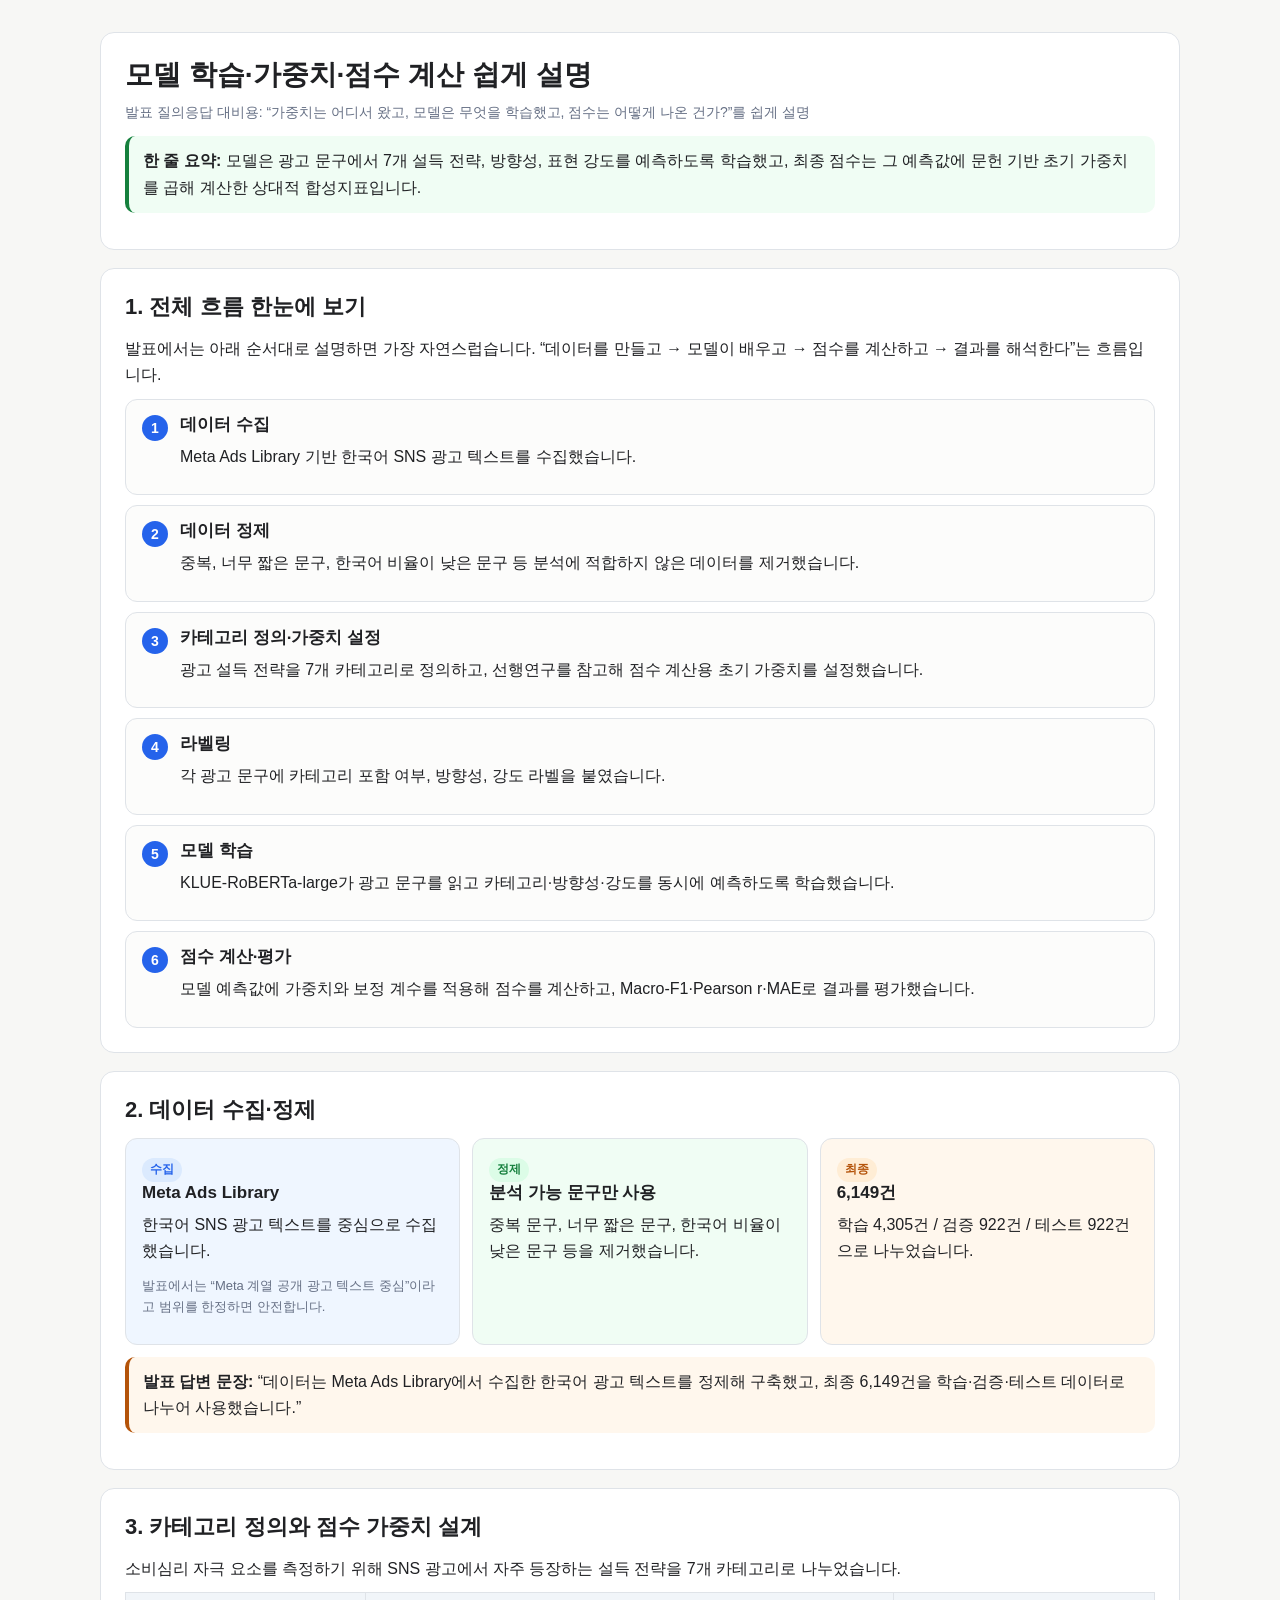
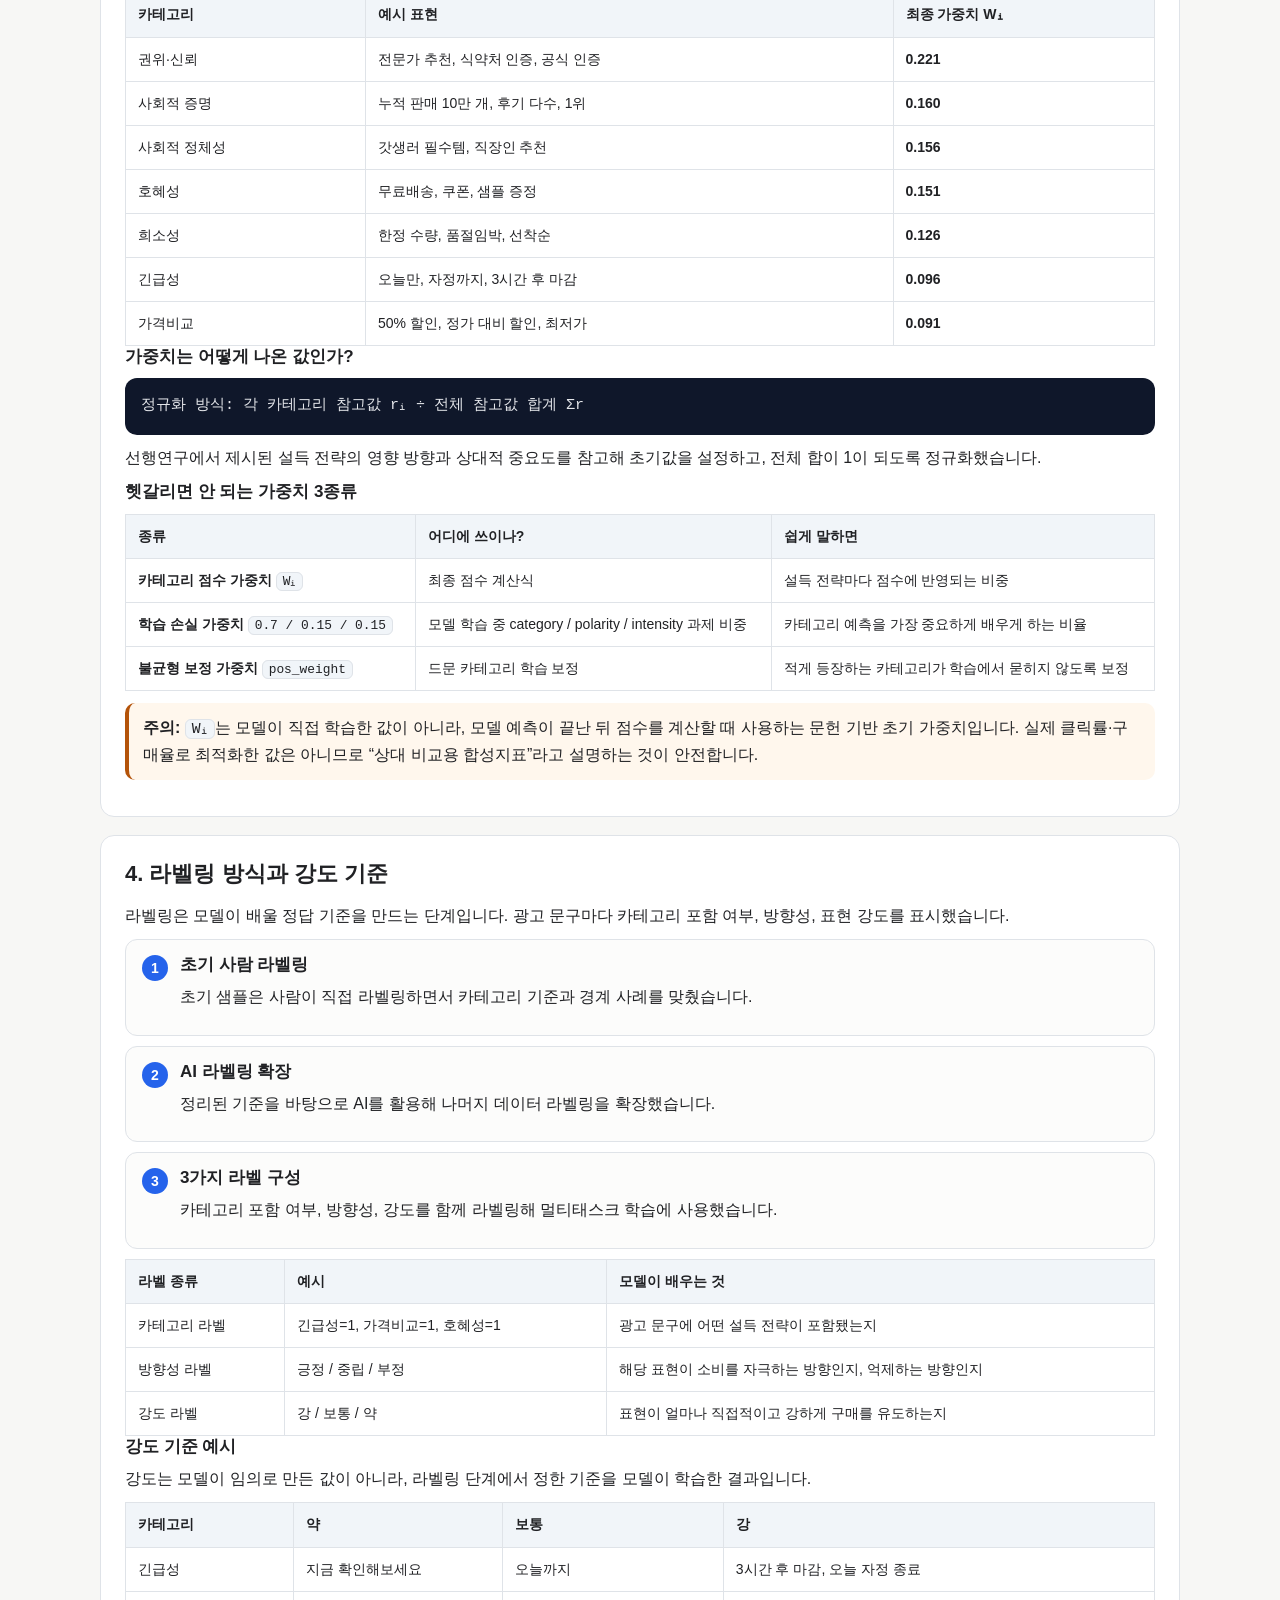
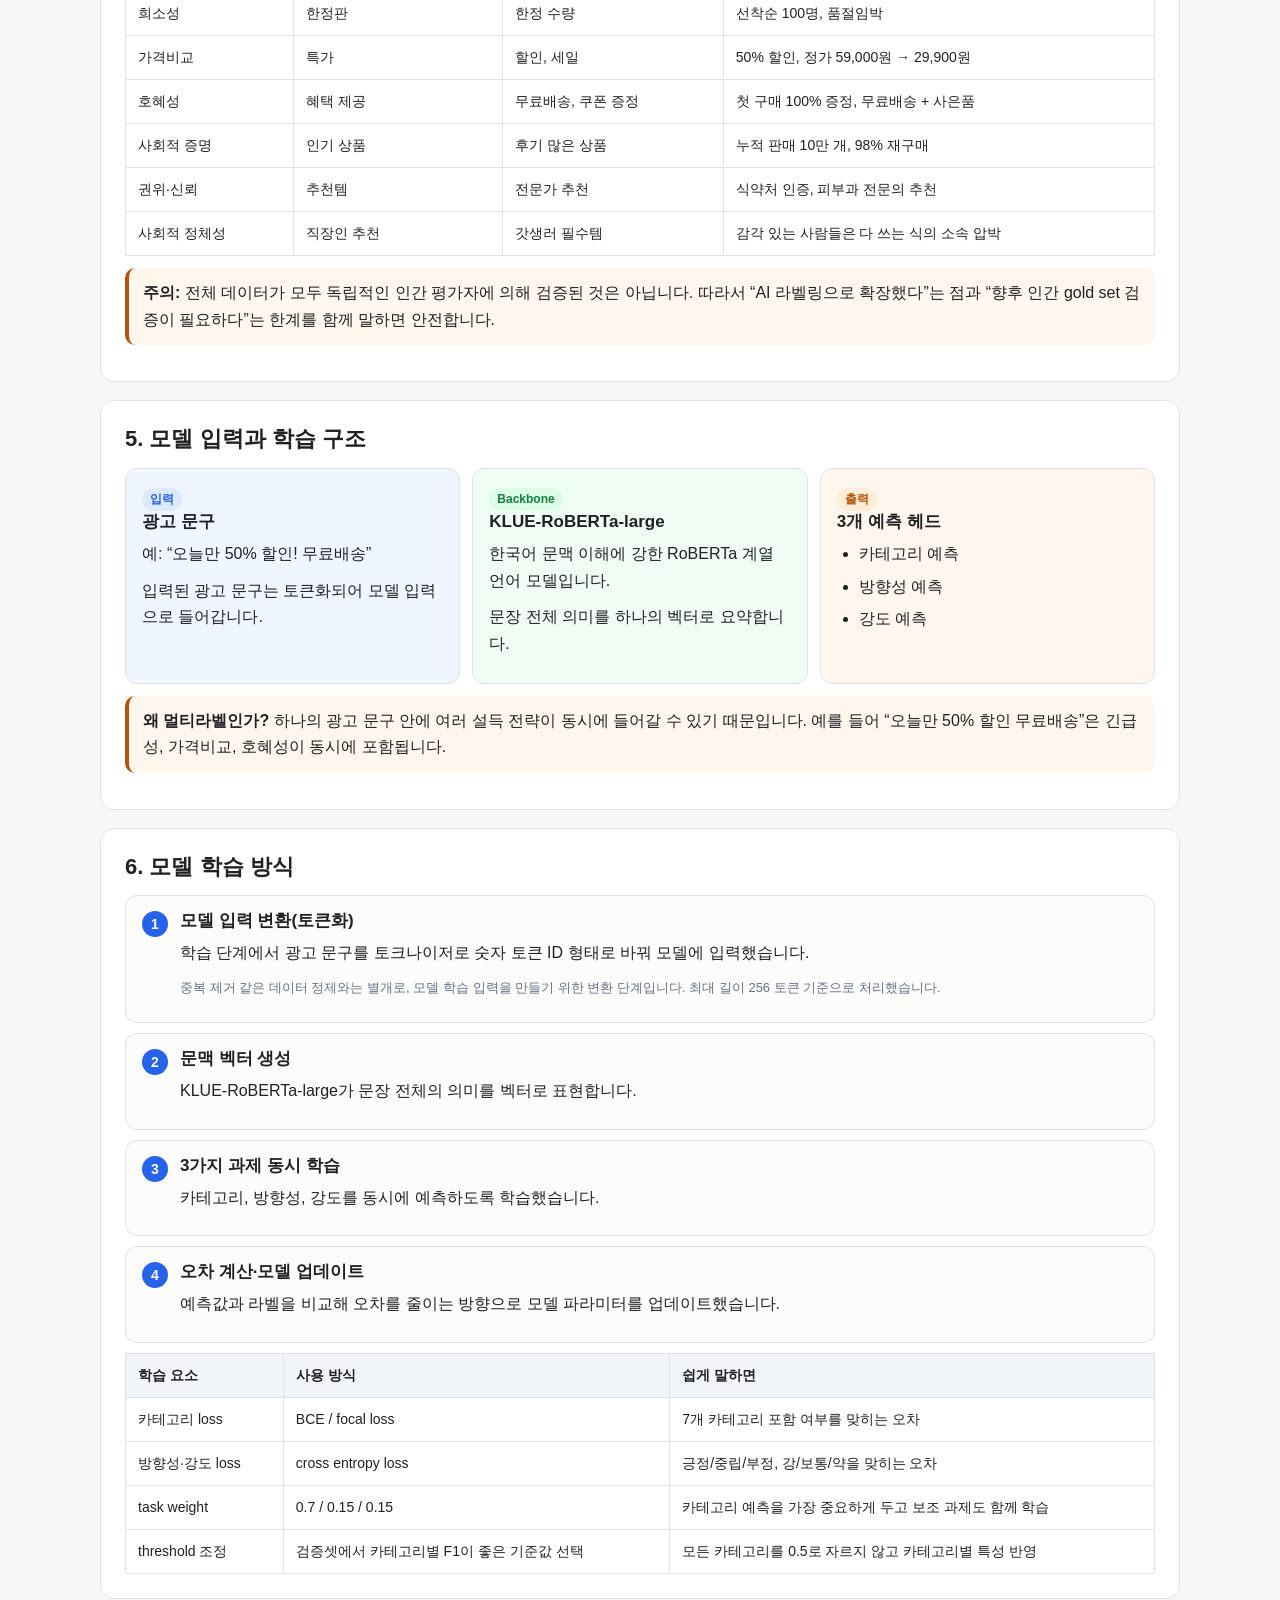
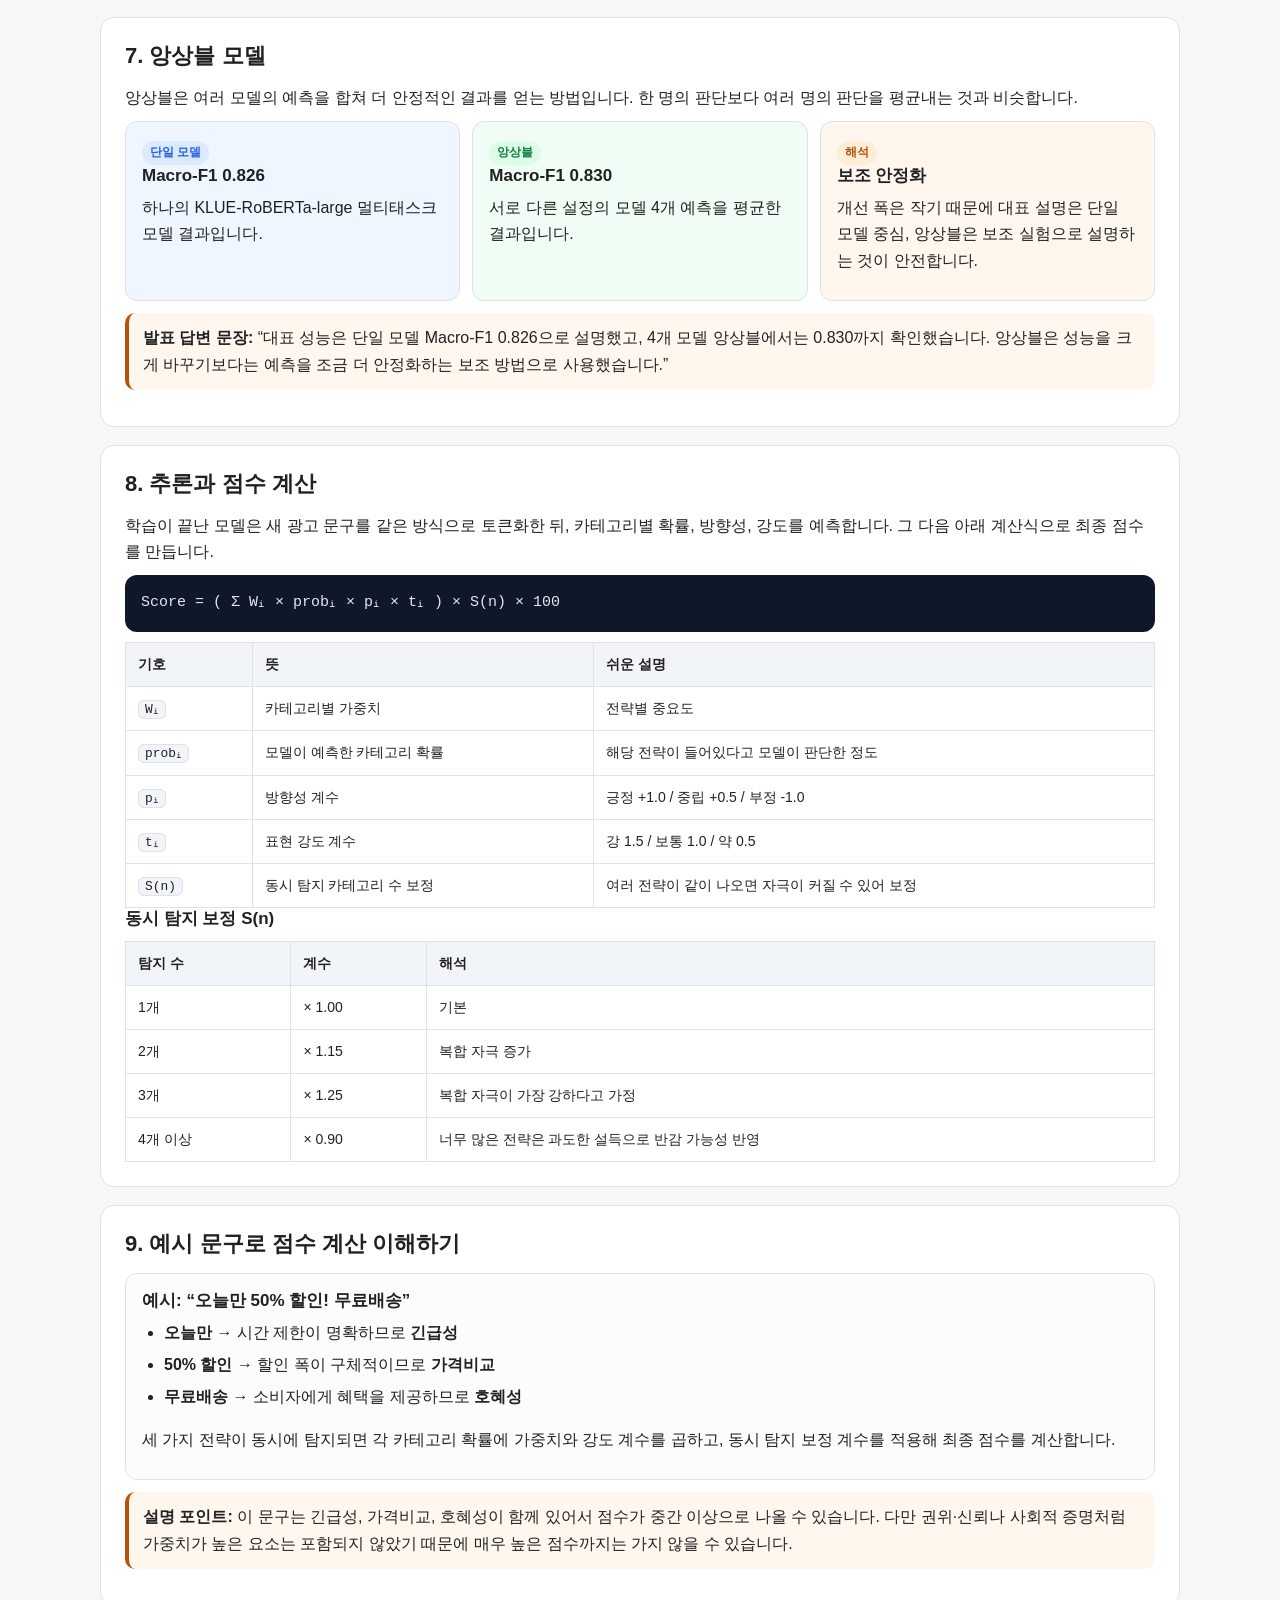
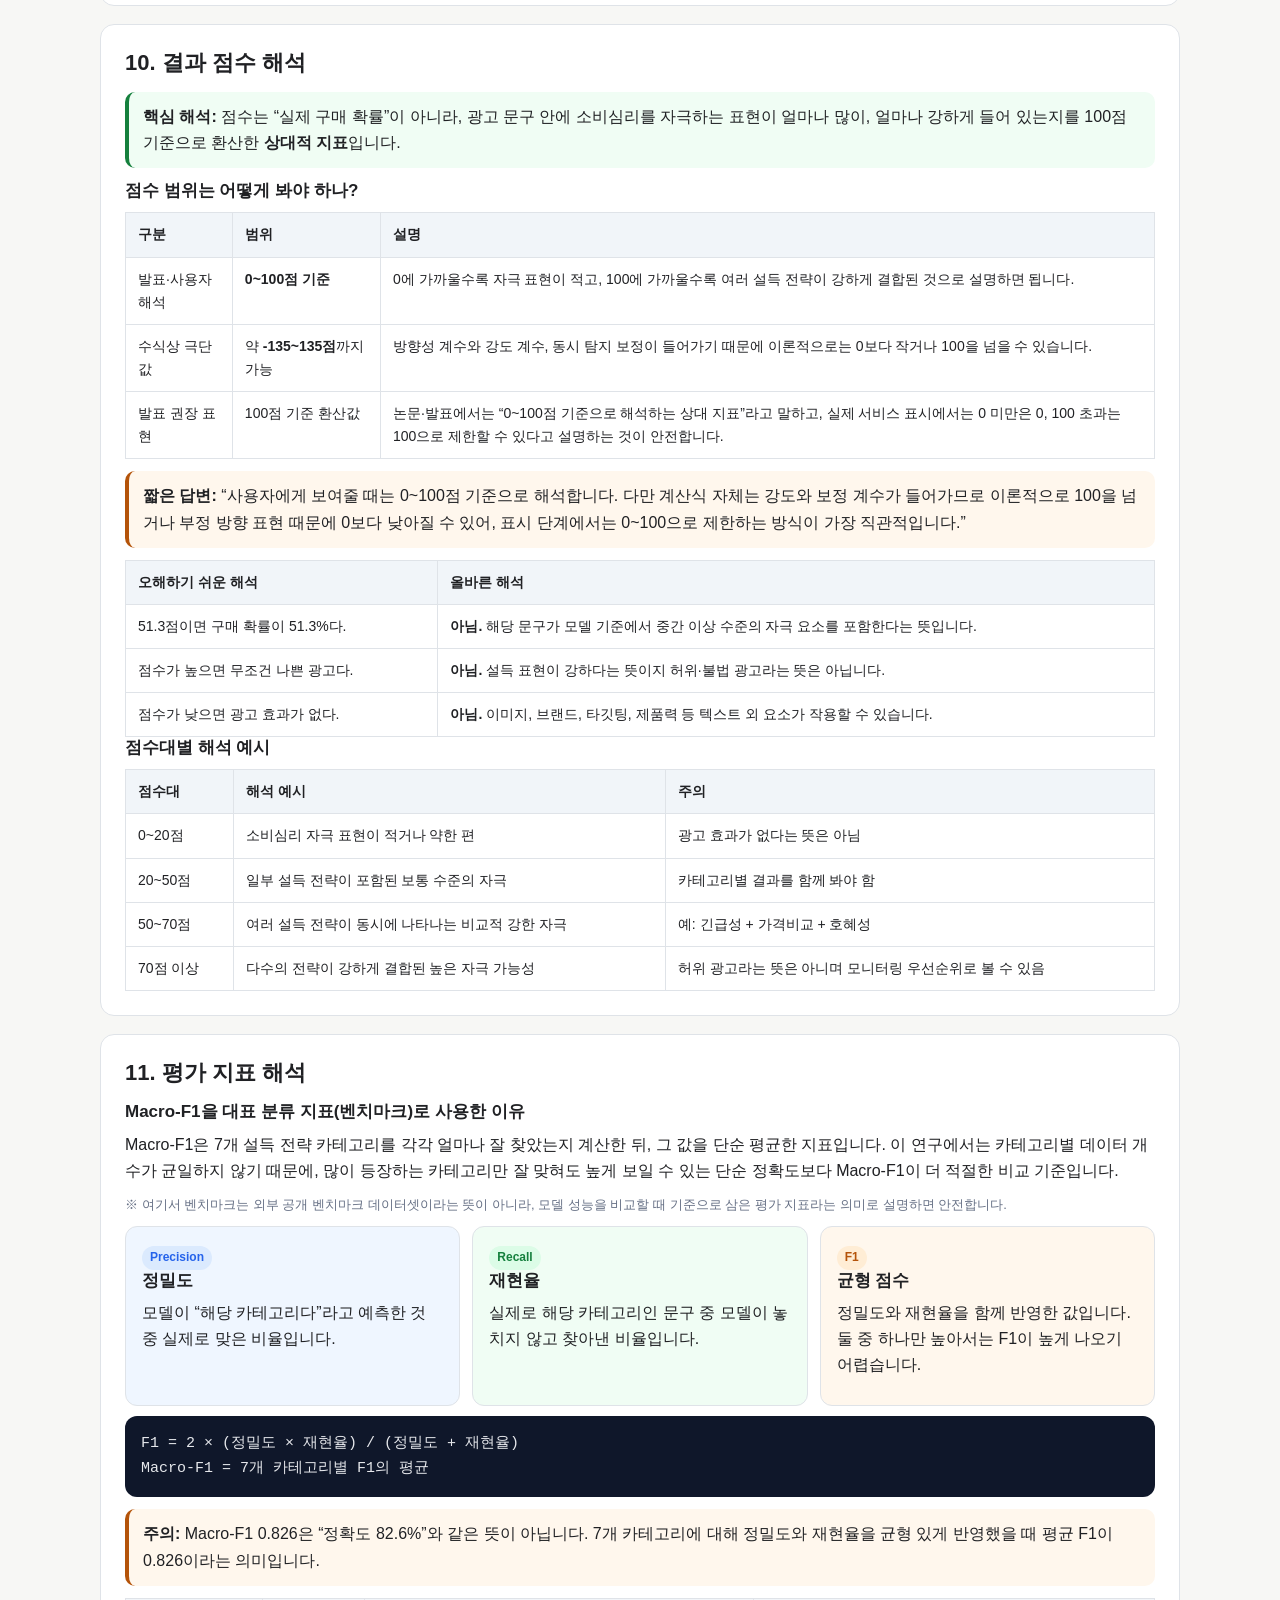
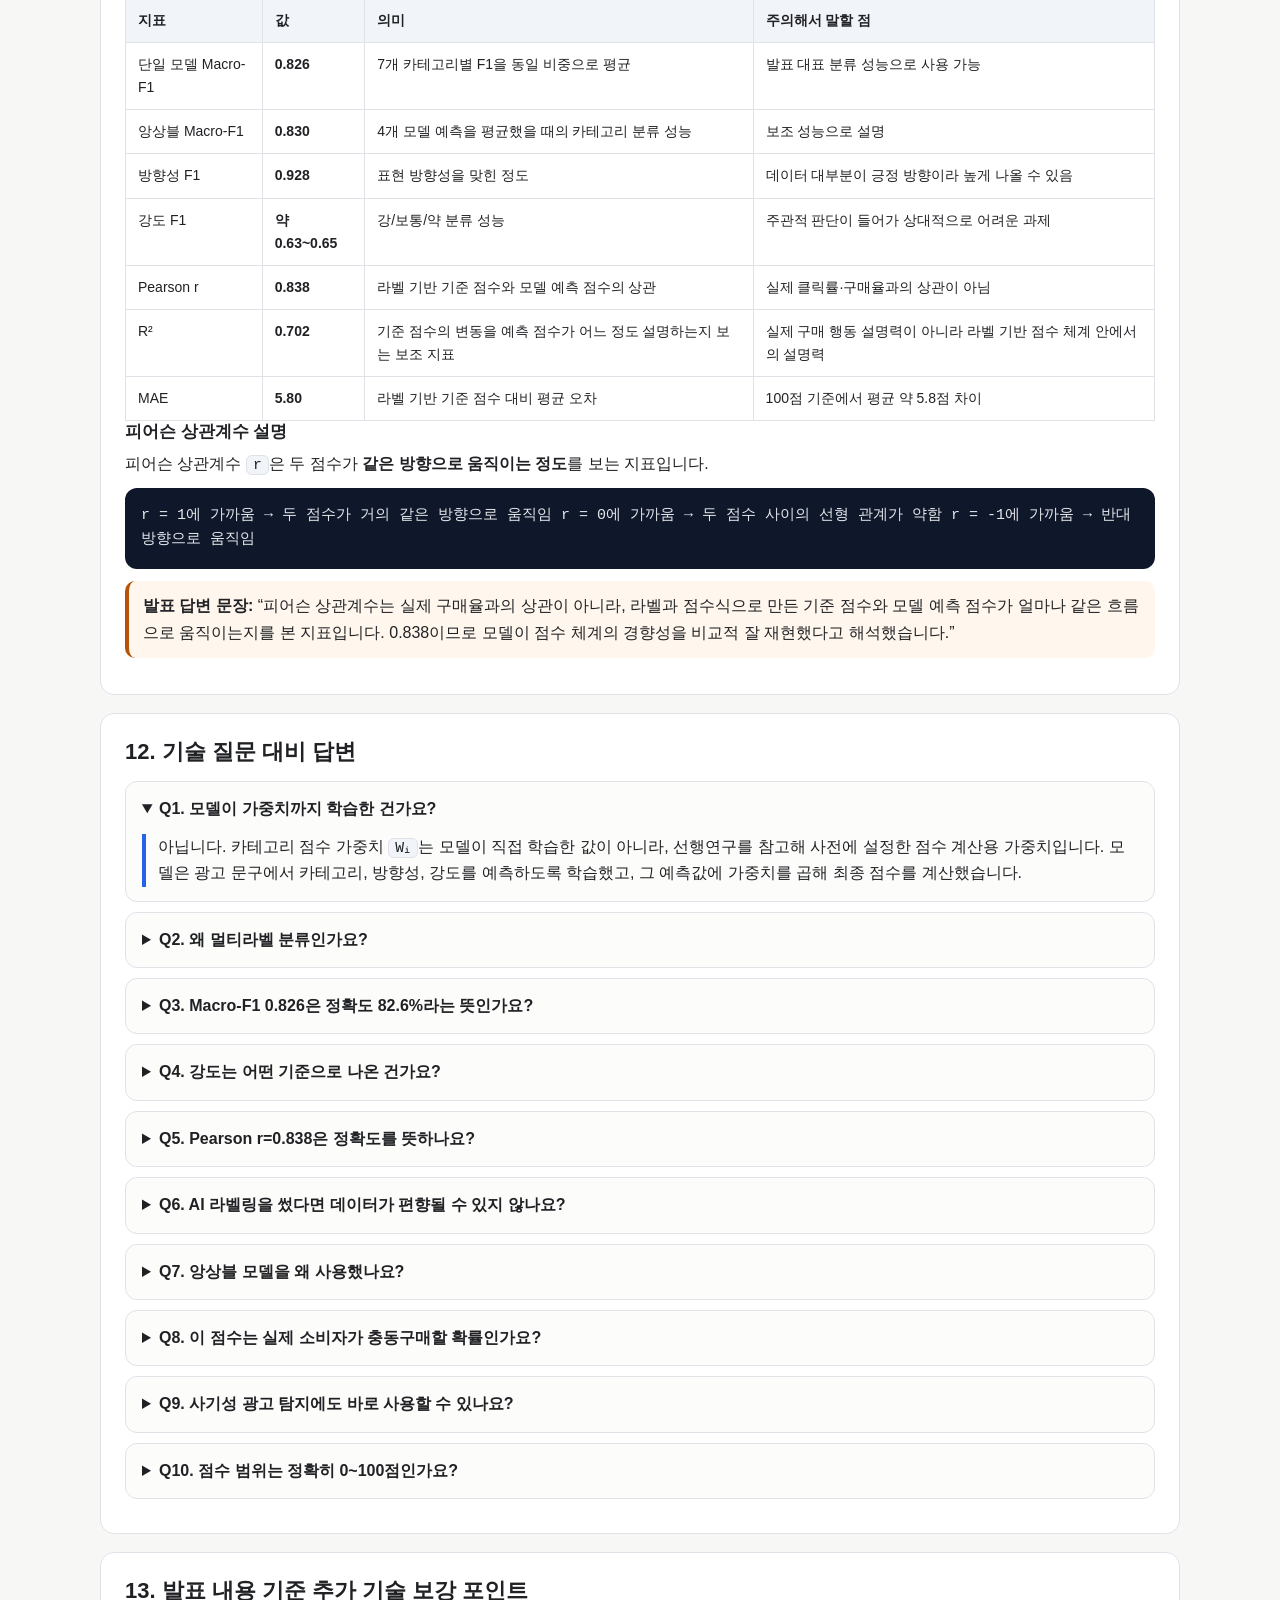
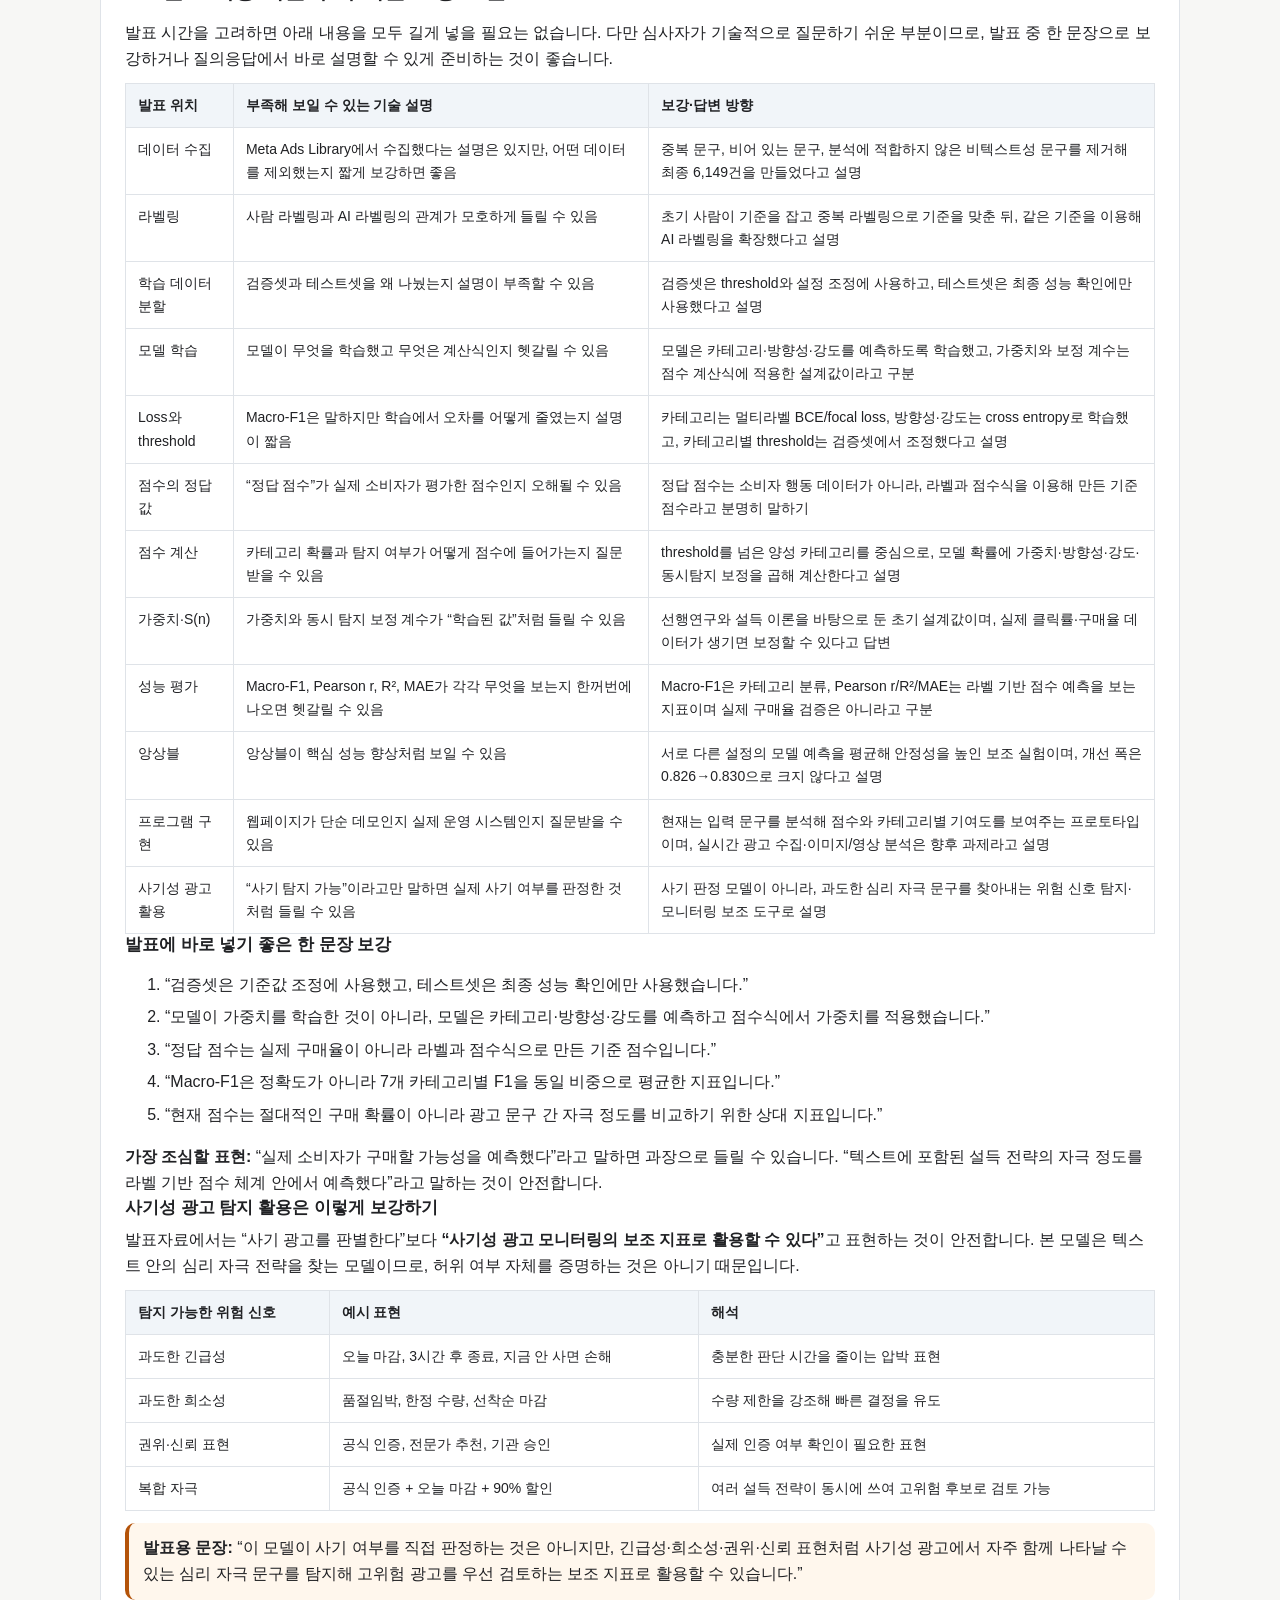
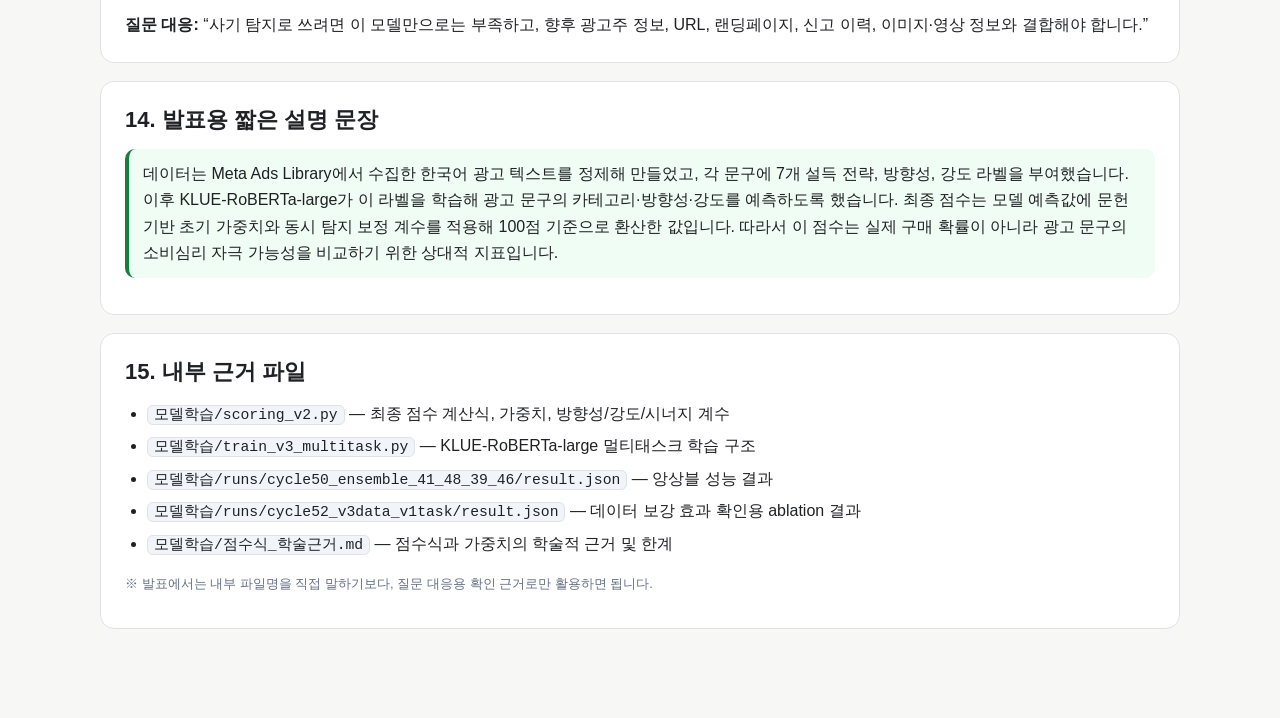
==== commit 7107b4e1: "Clarify score range interpretation" ====
--- a/model_training_technical_explanation.html
+++ b/model_training_technical_explanation.html
@@ -547,6 +547,35 @@
       점수는 “실제 구매 확률”이 아니라, 광고 문구 안에 소비심리를 자극하는 표현이 얼마나 많이, 얼마나 강하게 들어 있는지를
       100점 기준으로 환산한 <strong>상대적 지표</strong>입니다.
     </div>
+    <h3>점수 범위는 어떻게 봐야 하나?</h3>
+    <table>
+      <thead>
+      <tr><th>구분</th><th>범위</th><th>설명</th></tr>
+      </thead>
+      <tbody>
+      <tr>
+        <td>발표·사용자 해석</td>
+        <td><strong>0~100점 기준</strong></td>
+        <td>0에 가까울수록 자극 표현이 적고, 100에 가까울수록 여러 설득 전략이 강하게 결합된 것으로 설명하면 됩니다.</td>
+      </tr>
+      <tr>
+        <td>수식상 극단값</td>
+        <td>약 <strong>-135~135점</strong>까지 가능</td>
+        <td>방향성 계수와 강도 계수, 동시 탐지 보정이 들어가기 때문에 이론적으로는 0보다 작거나 100을 넘을 수 있습니다.</td>
+      </tr>
+      <tr>
+        <td>발표 권장 표현</td>
+        <td>100점 기준 환산값</td>
+        <td>논문·발표에서는 “0~100점 기준으로 해석하는 상대 지표”라고 말하고, 실제 서비스 표시에서는 0 미만은 0, 100 초과는 100으로 제한할 수 있다고 설명하는 것이 안전합니다.</td>
+      </tr>
+      </tbody>
+    </table>
+    <div class="note">
+      <strong>짧은 답변:</strong>
+      “사용자에게 보여줄 때는 0~100점 기준으로 해석합니다.
+      다만 계산식 자체는 강도와 보정 계수가 들어가므로 이론적으로 100을 넘거나 부정 방향 표현 때문에 0보다 낮아질 수 있어,
+      표시 단계에서는 0~100으로 제한하는 방식이 가장 직관적입니다.”
+    </div>
     <table>
       <thead>
       <tr>
@@ -717,6 +746,16 @@
         실제 사기 탐지로 확장하려면 광고주 정보, URL, 랜딩페이지, 결제 방식, 신고 이력, 이미지·영상 정보와 함께 판단해야 합니다.
       </div>
     </details>
+    <details>
+      <summary>Q10. 점수 범위는 정확히 0~100점인가요?</summary>
+      <div class="answer">
+        발표와 프로그램 화면에서는 0~100점 기준의 상대 지표로 해석하면 됩니다.
+        다만 수식 자체는 확률, 방향성, 강도, 동시 탐지 보정 계수를 곱하는 구조라서 극단적인 경우 100을 넘거나,
+        부정 방향 표현이 강하면 0보다 작아질 수도 있습니다.
+        그래서 사용자에게 보여주는 단계에서는 0 미만은 0점, 100 초과는 100점으로 제한하거나,
+        “100점 기준 환산값”이라고 설명하는 것이 안전합니다.
+      </div>
+    </details>
   </section>
 
   <section>
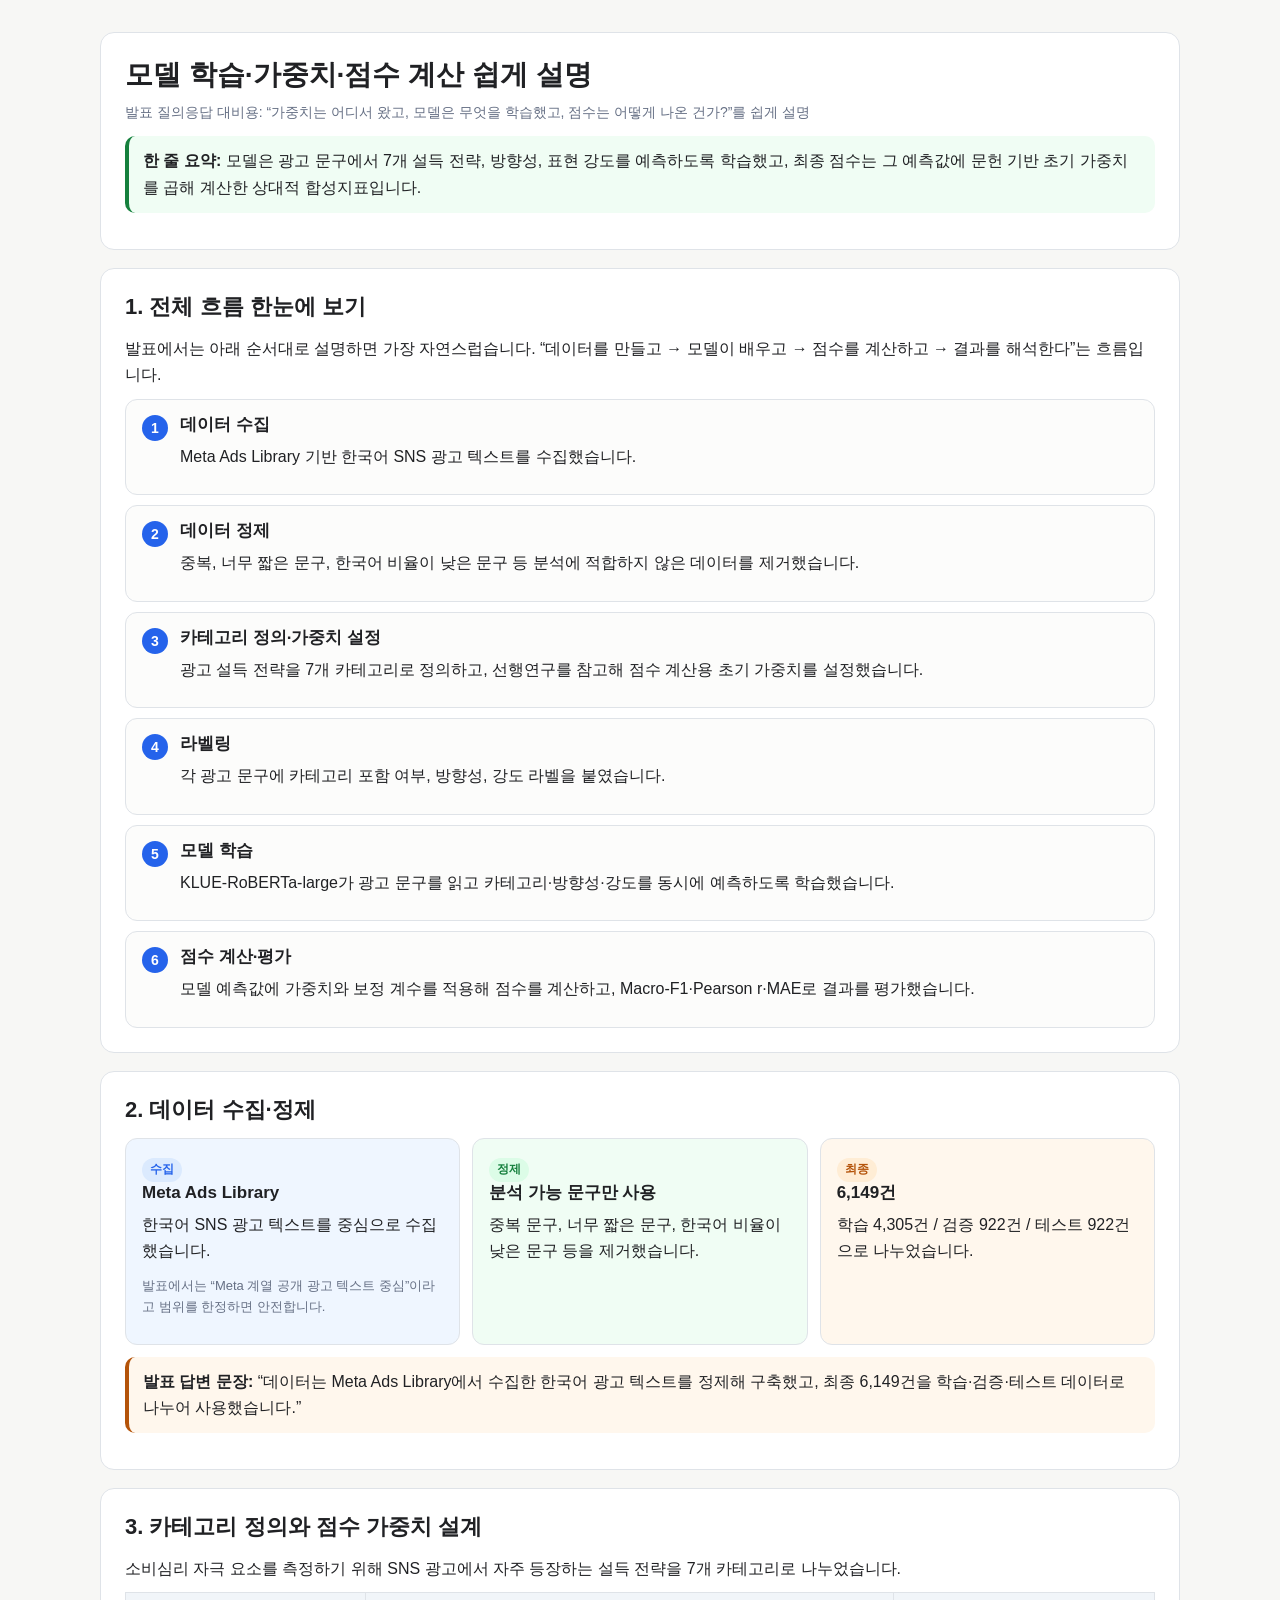
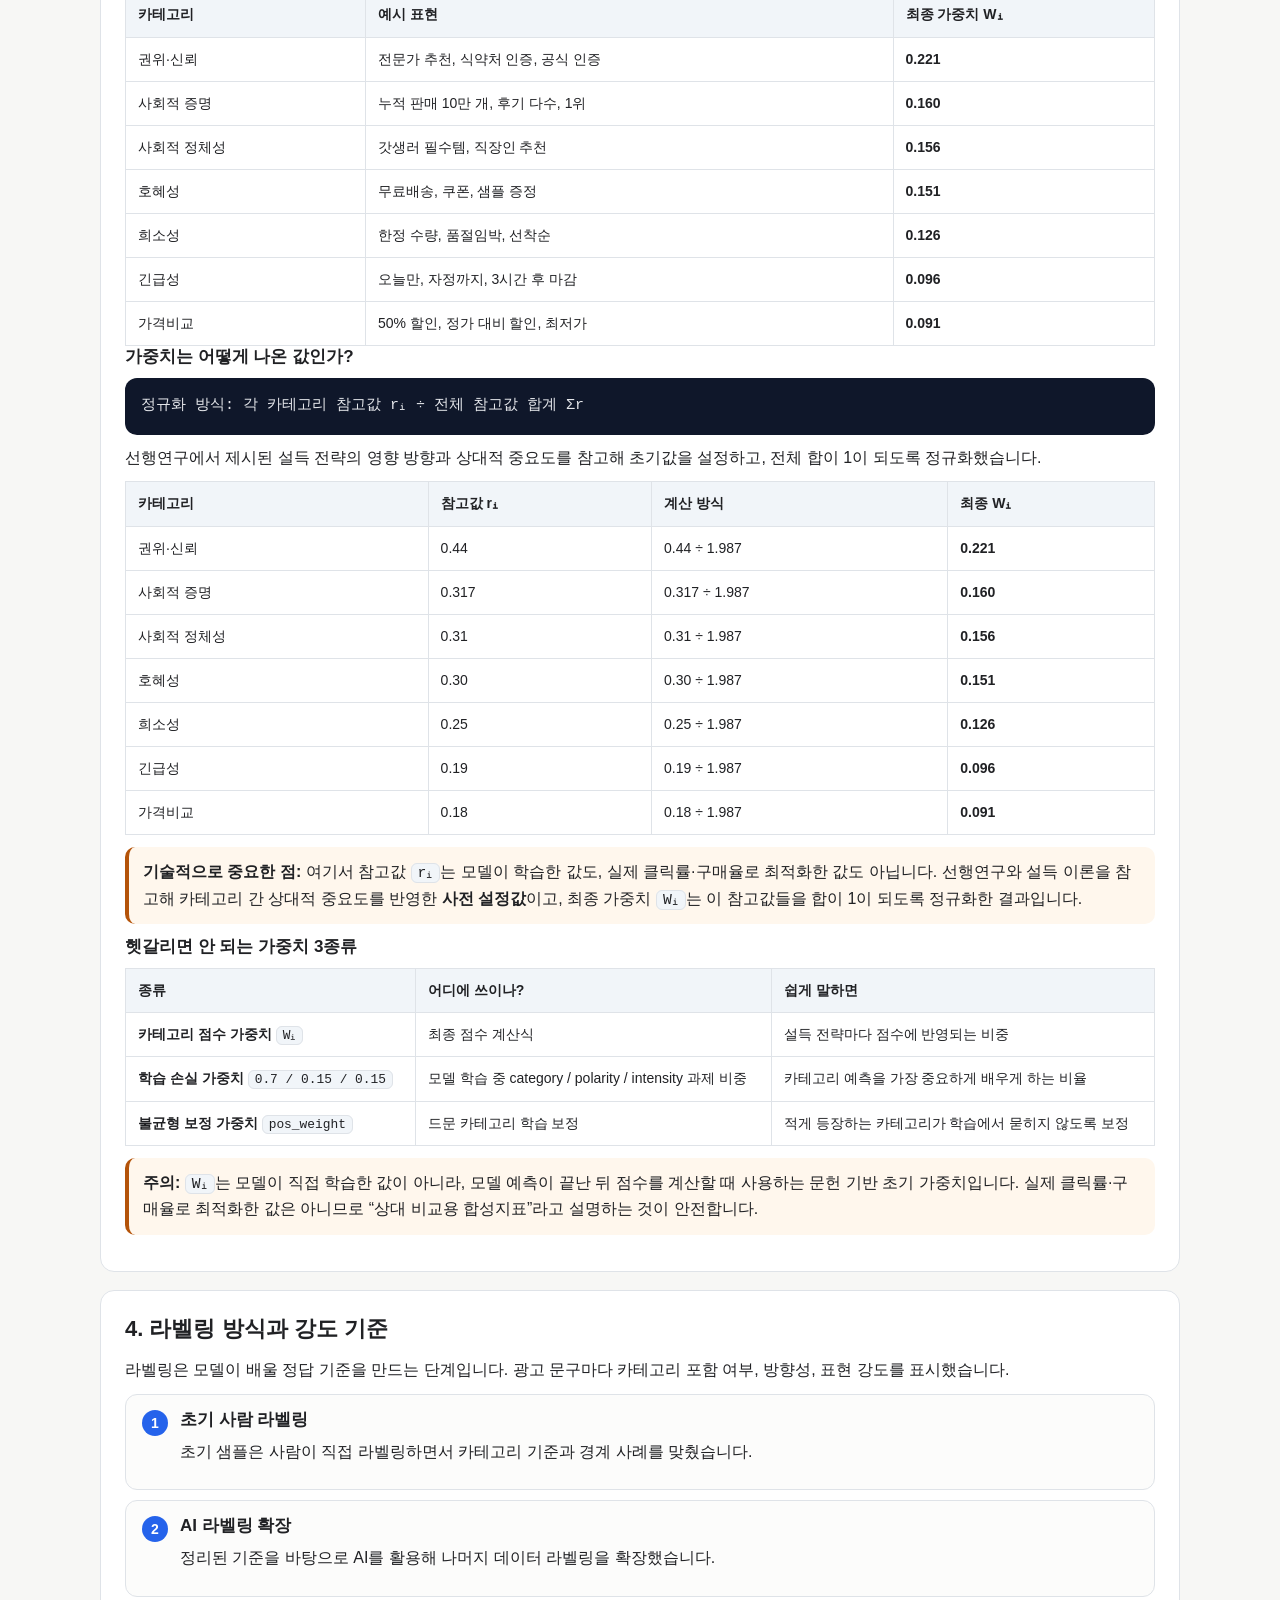
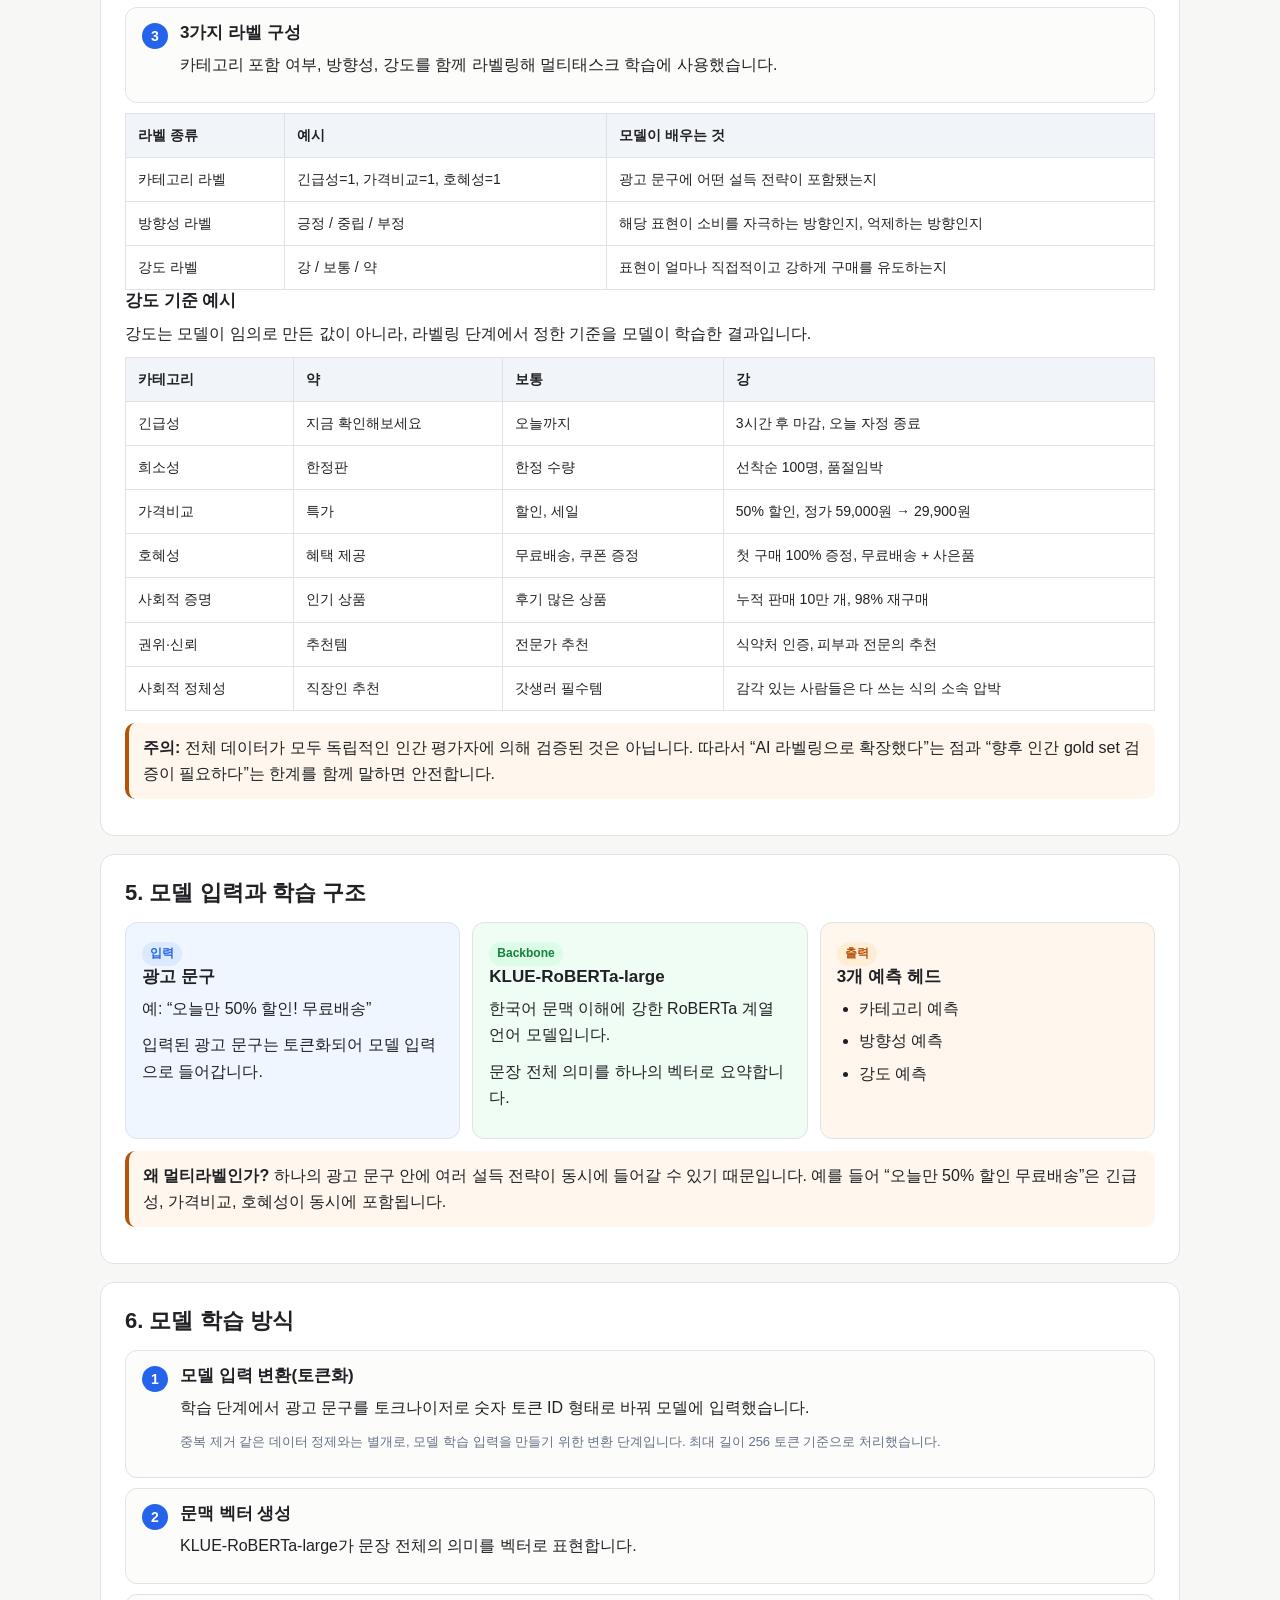
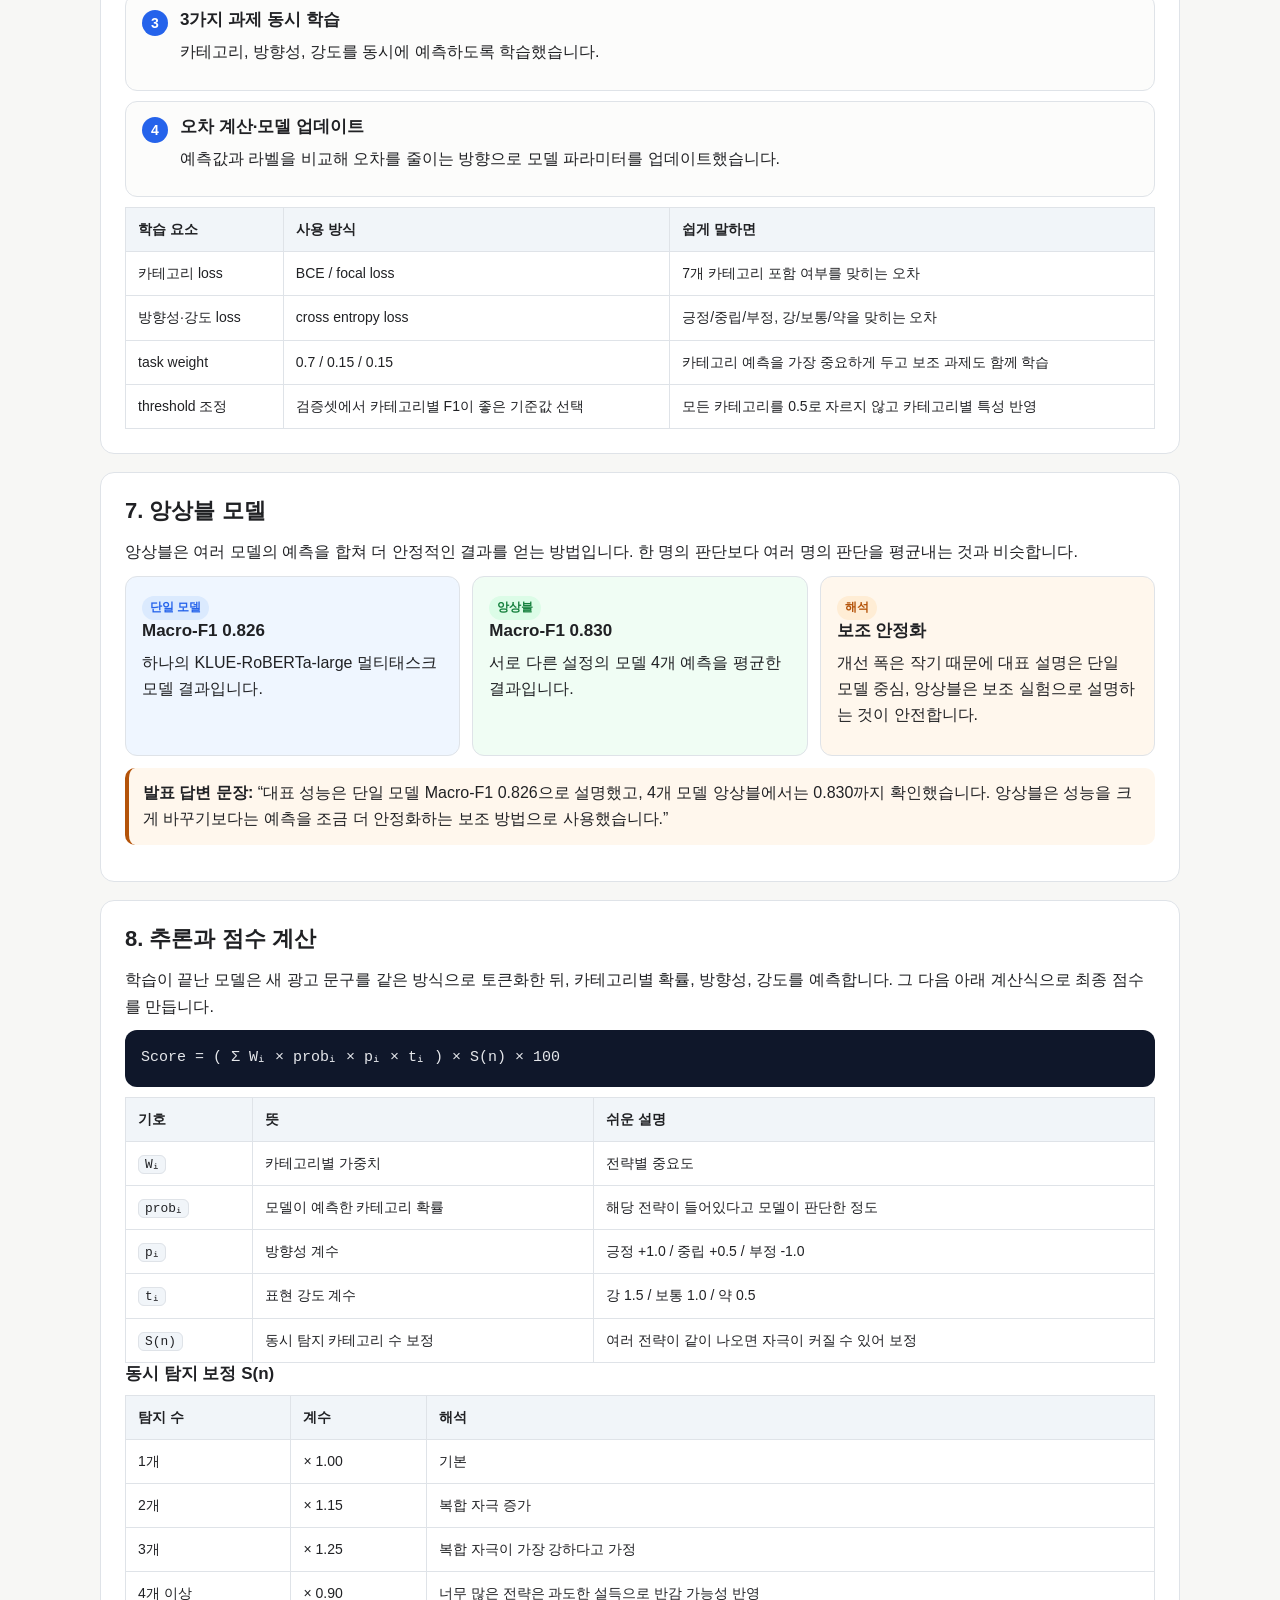
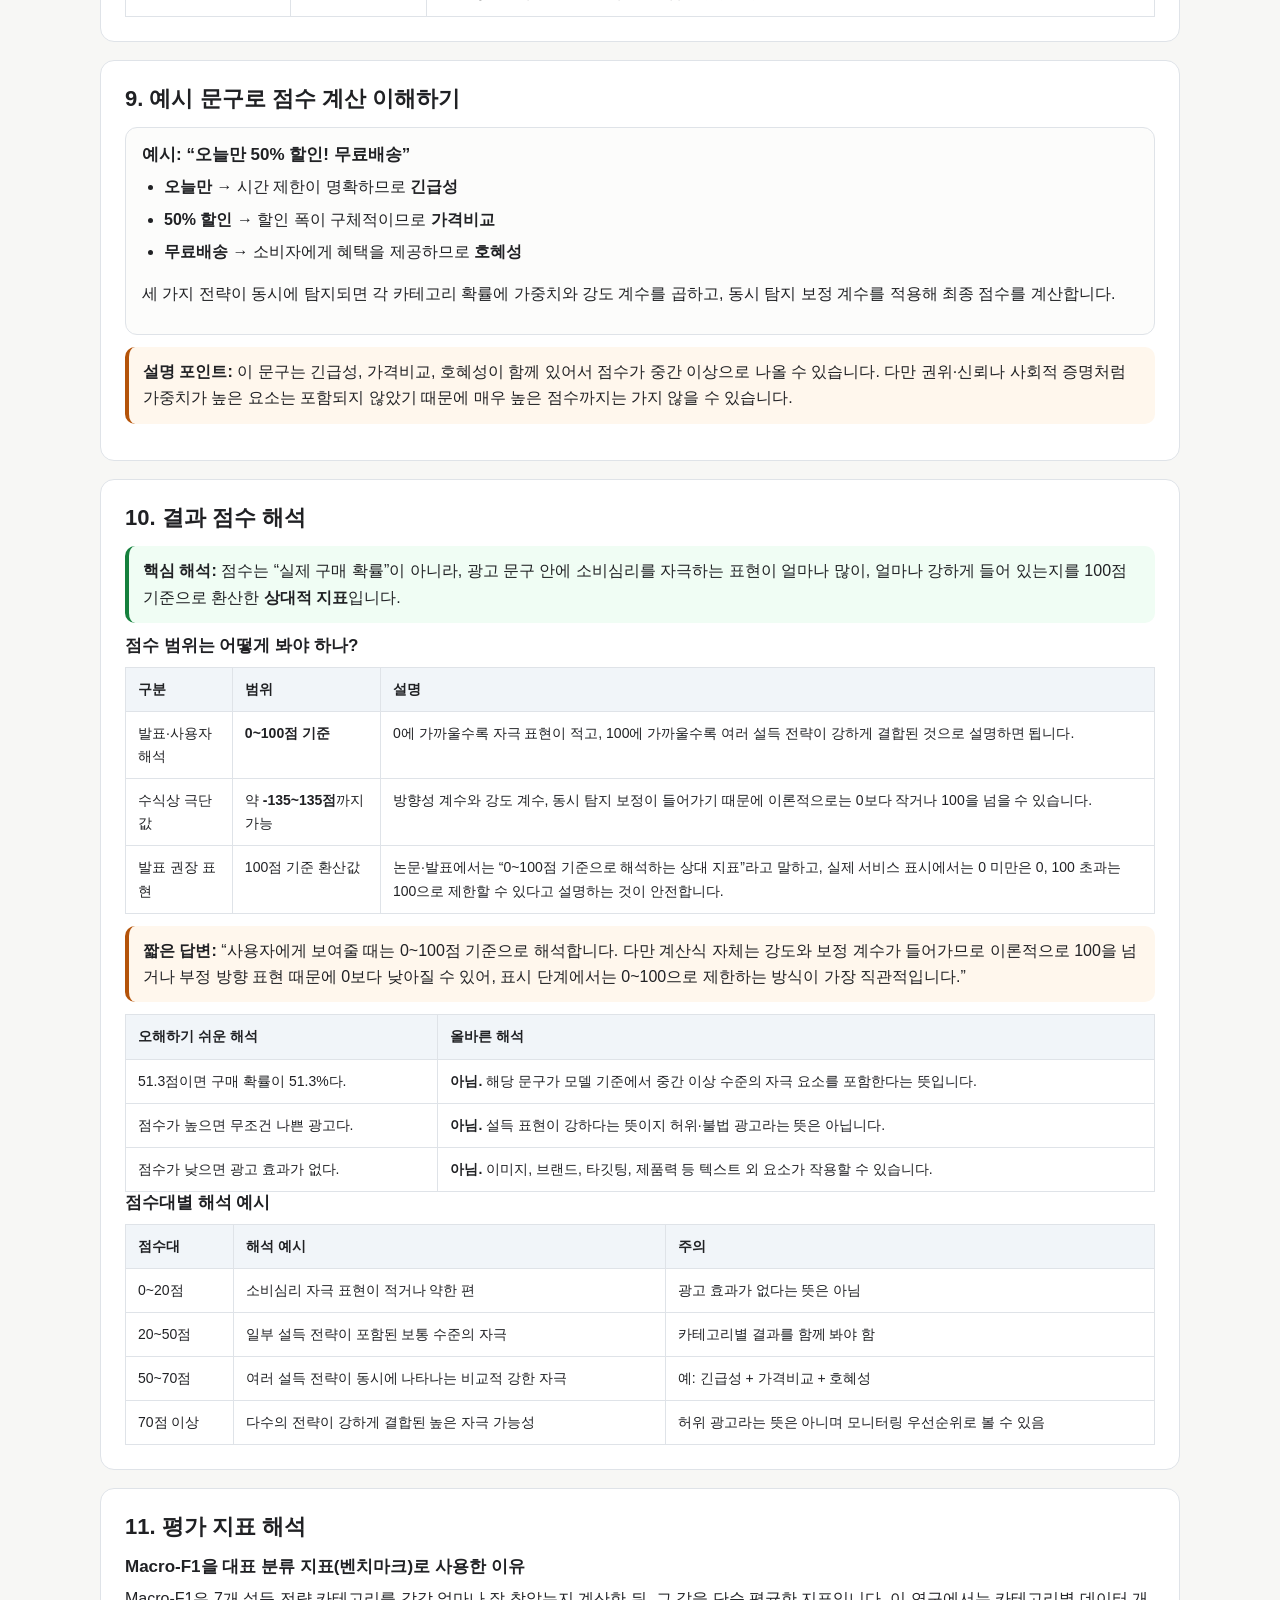
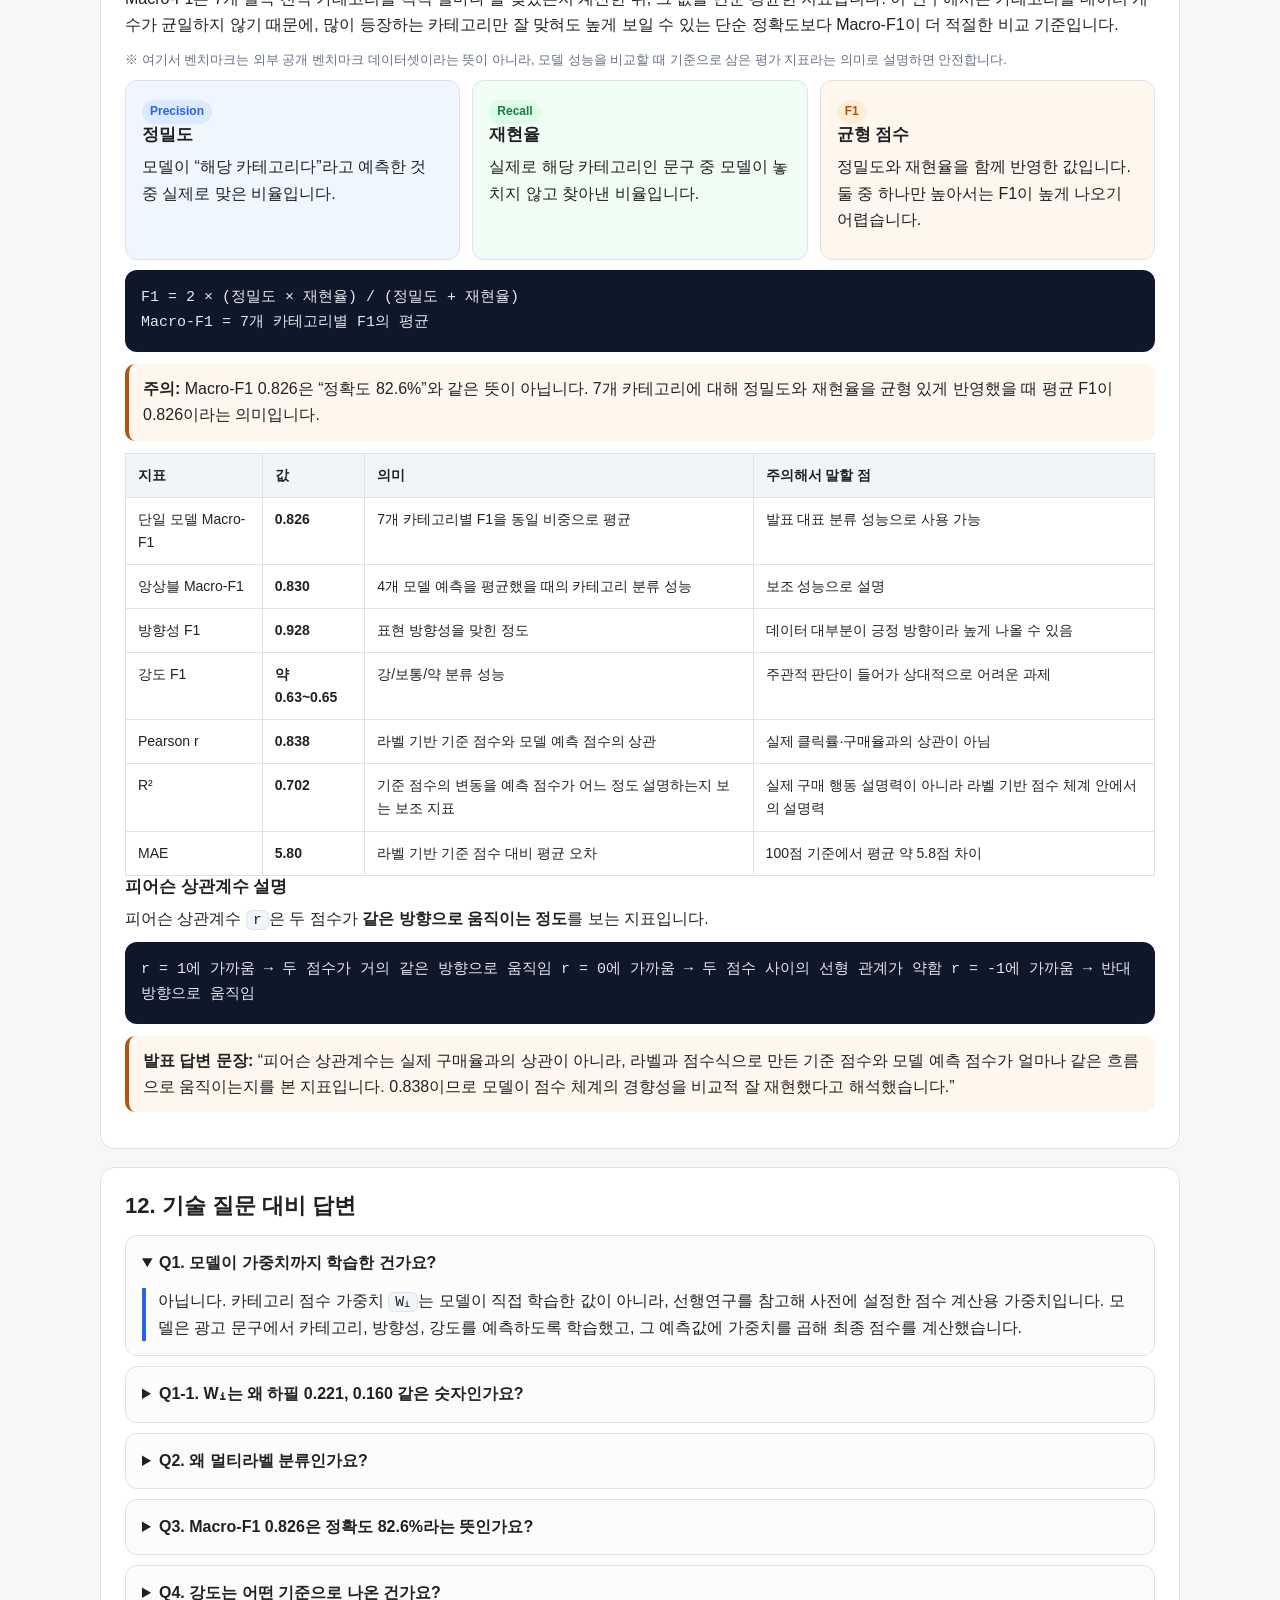
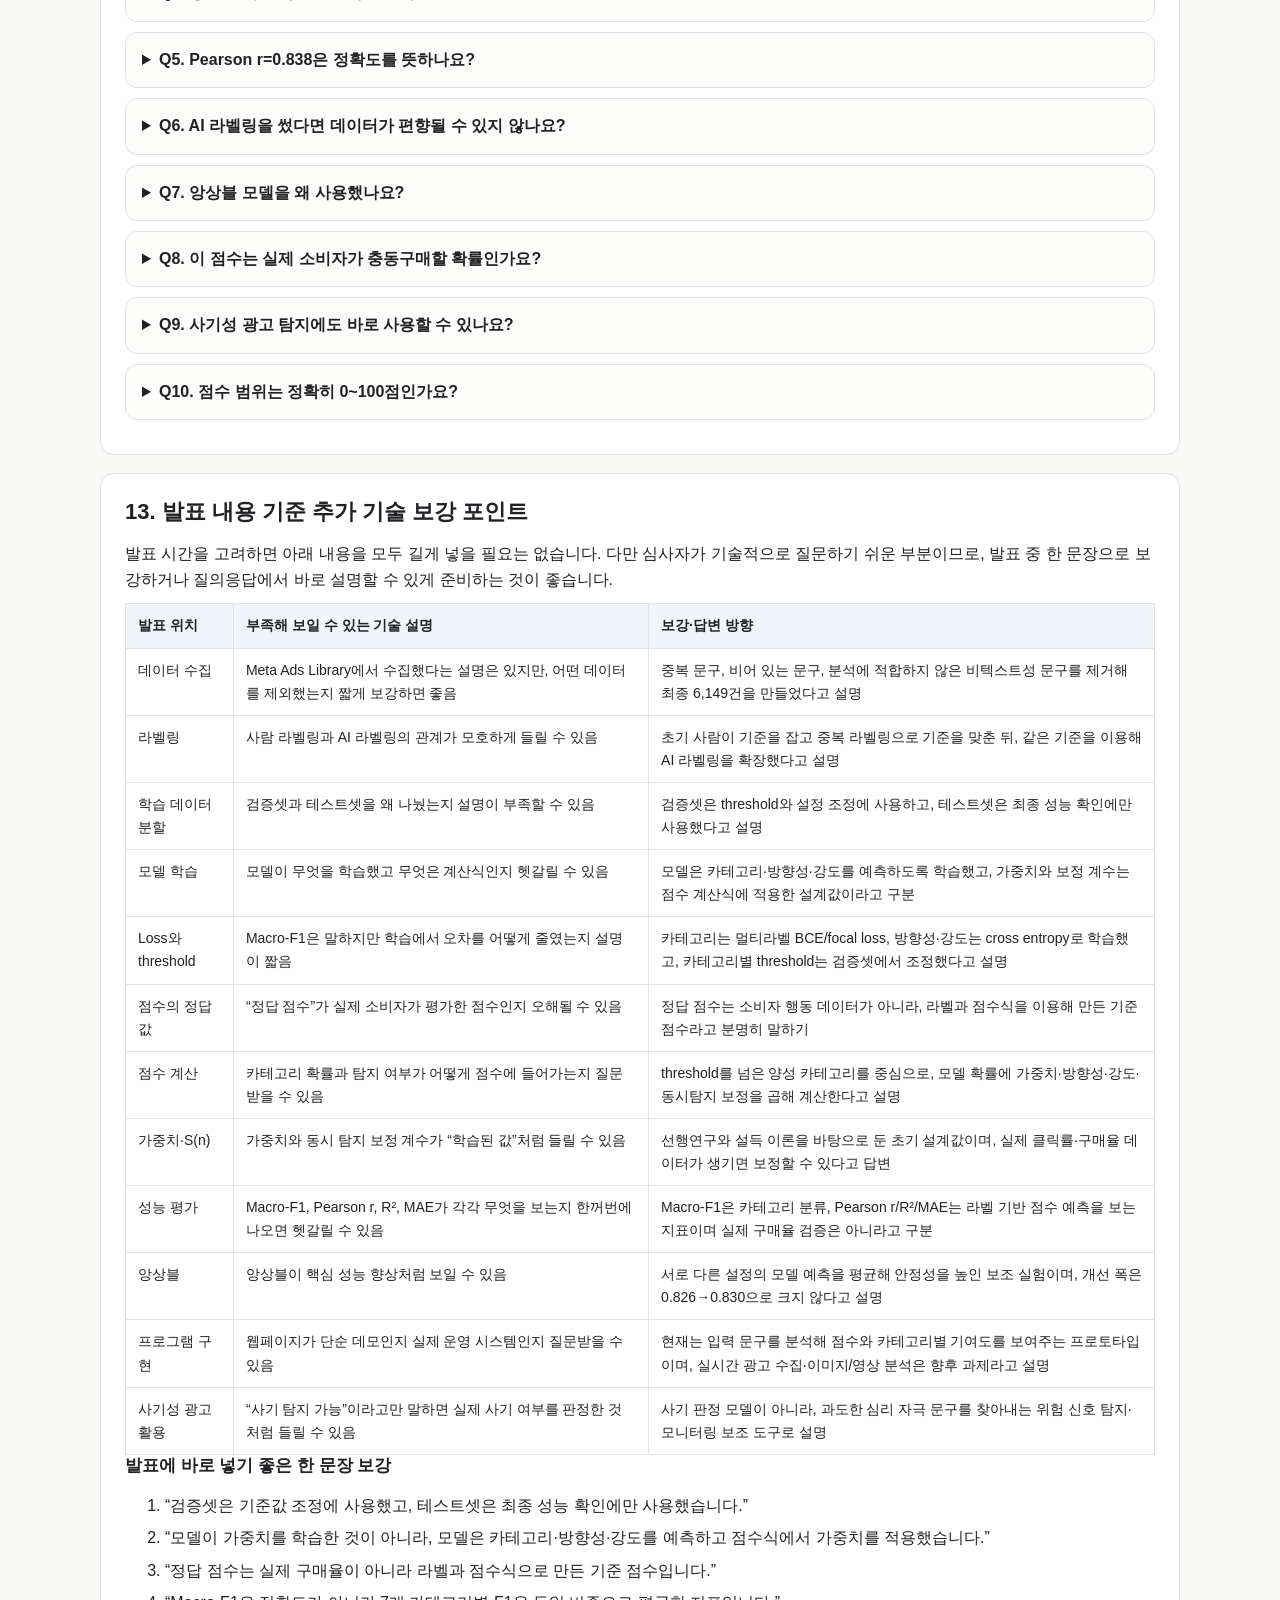
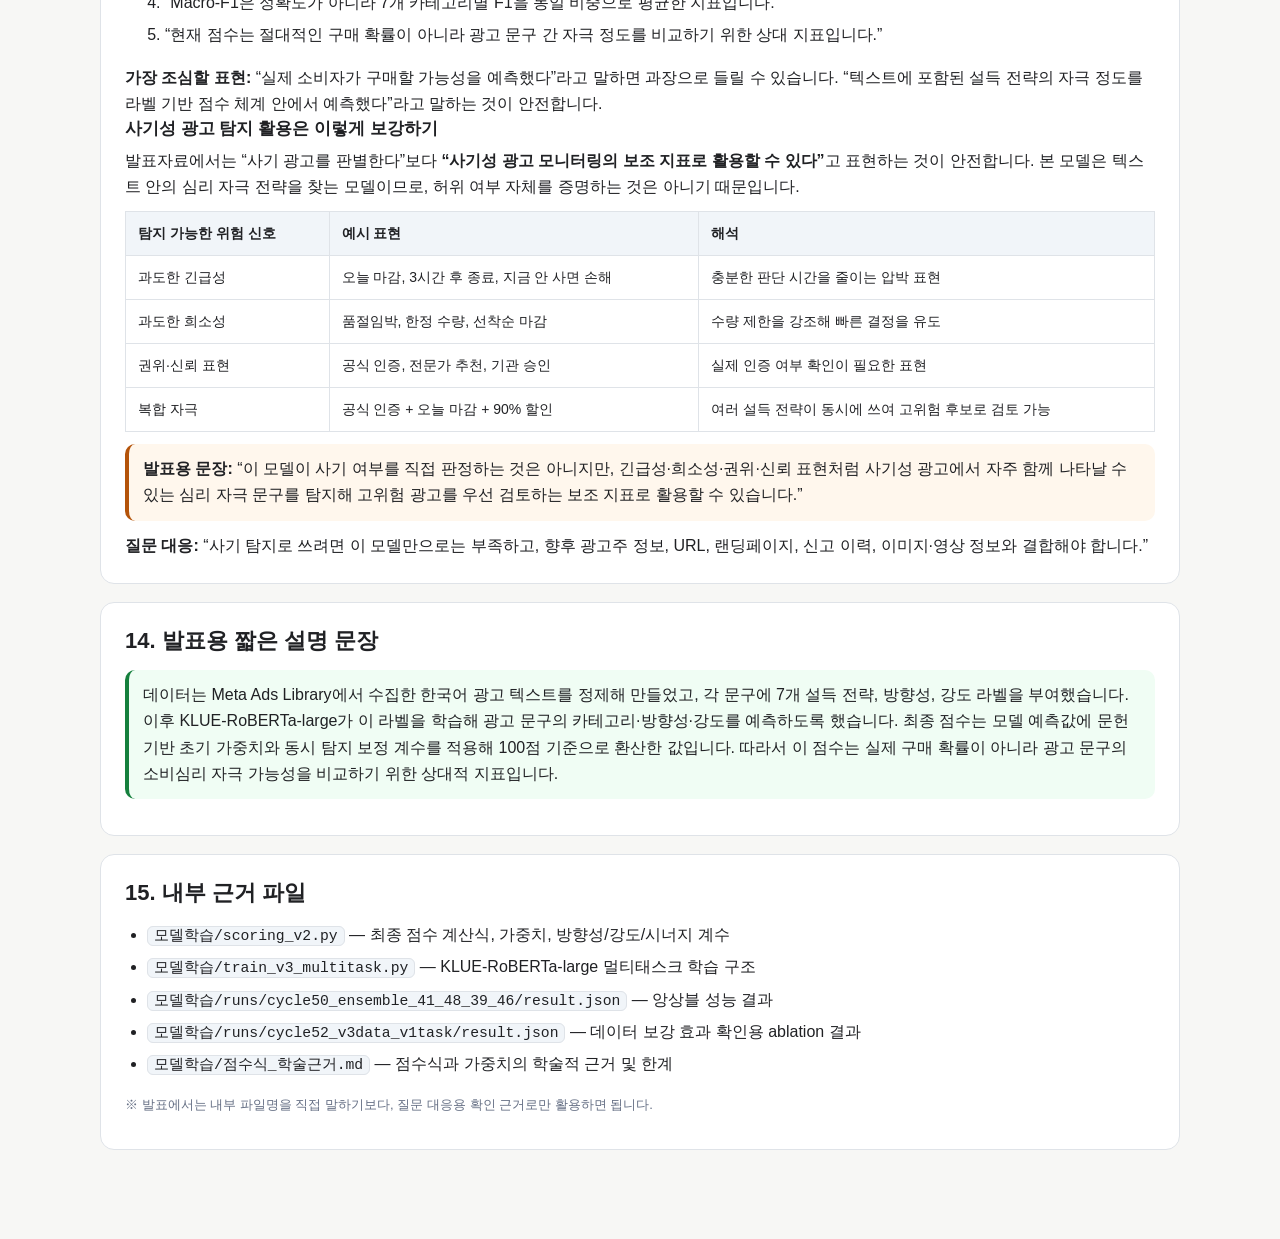
==== commit 96480345: "Clarify category weight derivation" ====
--- a/model_training_technical_explanation.html
+++ b/model_training_technical_explanation.html
@@ -270,6 +270,31 @@
       정규화 방식: 각 카테고리 참고값 rᵢ ÷ 전체 참고값 합계 Σr
     </div>
     <p>선행연구에서 제시된 설득 전략의 영향 방향과 상대적 중요도를 참고해 초기값을 설정하고, 전체 합이 1이 되도록 정규화했습니다.</p>
+    <table>
+      <thead>
+      <tr>
+        <th>카테고리</th>
+        <th>참고값 rᵢ</th>
+        <th>계산 방식</th>
+        <th>최종 Wᵢ</th>
+      </tr>
+      </thead>
+      <tbody>
+      <tr><td>권위·신뢰</td><td>0.44</td><td>0.44 ÷ 1.987</td><td><strong>0.221</strong></td></tr>
+      <tr><td>사회적 증명</td><td>0.317</td><td>0.317 ÷ 1.987</td><td><strong>0.160</strong></td></tr>
+      <tr><td>사회적 정체성</td><td>0.31</td><td>0.31 ÷ 1.987</td><td><strong>0.156</strong></td></tr>
+      <tr><td>호혜성</td><td>0.30</td><td>0.30 ÷ 1.987</td><td><strong>0.151</strong></td></tr>
+      <tr><td>희소성</td><td>0.25</td><td>0.25 ÷ 1.987</td><td><strong>0.126</strong></td></tr>
+      <tr><td>긴급성</td><td>0.19</td><td>0.19 ÷ 1.987</td><td><strong>0.096</strong></td></tr>
+      <tr><td>가격비교</td><td>0.18</td><td>0.18 ÷ 1.987</td><td><strong>0.091</strong></td></tr>
+      </tbody>
+    </table>
+    <div class="note">
+      <strong>기술적으로 중요한 점:</strong>
+      여기서 참고값 <code>rᵢ</code>는 모델이 학습한 값도, 실제 클릭률·구매율로 최적화한 값도 아닙니다.
+      선행연구와 설득 이론을 참고해 카테고리 간 상대적 중요도를 반영한 <strong>사전 설정값</strong>이고,
+      최종 가중치 <code>Wᵢ</code>는 이 참고값들을 합이 1이 되도록 정규화한 결과입니다.
+    </div>
 
     <h3>헷갈리면 안 되는 가중치 3종류</h3>
     <table>
@@ -686,6 +711,17 @@
       </div>
     </details>
     <details>
+      <summary>Q1-1. Wᵢ는 왜 하필 0.221, 0.160 같은 숫자인가요?</summary>
+      <div class="answer">
+        먼저 선행연구와 설득 이론을 참고해 카테고리별 참고값 <code>rᵢ</code>를 정했습니다.
+        예를 들어 권위·신뢰는 0.44, 사회적 증명은 0.317, 사회적 정체성은 0.31처럼 상대적 중요도를 둔 뒤,
+        전체 참고값의 합인 1.987로 각각 나누어 합이 1이 되도록 정규화했습니다.
+        그래서 권위·신뢰의 최종 가중치는 <code>0.44 ÷ 1.987 = 0.221</code>이 됩니다.
+        다만 이 값은 실제 소비자 행동 데이터로 학습된 절대값이 아니라 문헌 기반 초기 설계값이므로,
+        향후 클릭률이나 구매 전환율 데이터가 확보되면 보정할 수 있는 값이라고 설명하는 것이 안전합니다.
+      </div>
+    </details>
+    <details>
       <summary>Q2. 왜 멀티라벨 분류인가요?</summary>
       <div class="answer">
         하나의 광고 문구 안에 여러 설득 전략이 동시에 들어갈 수 있기 때문입니다.
